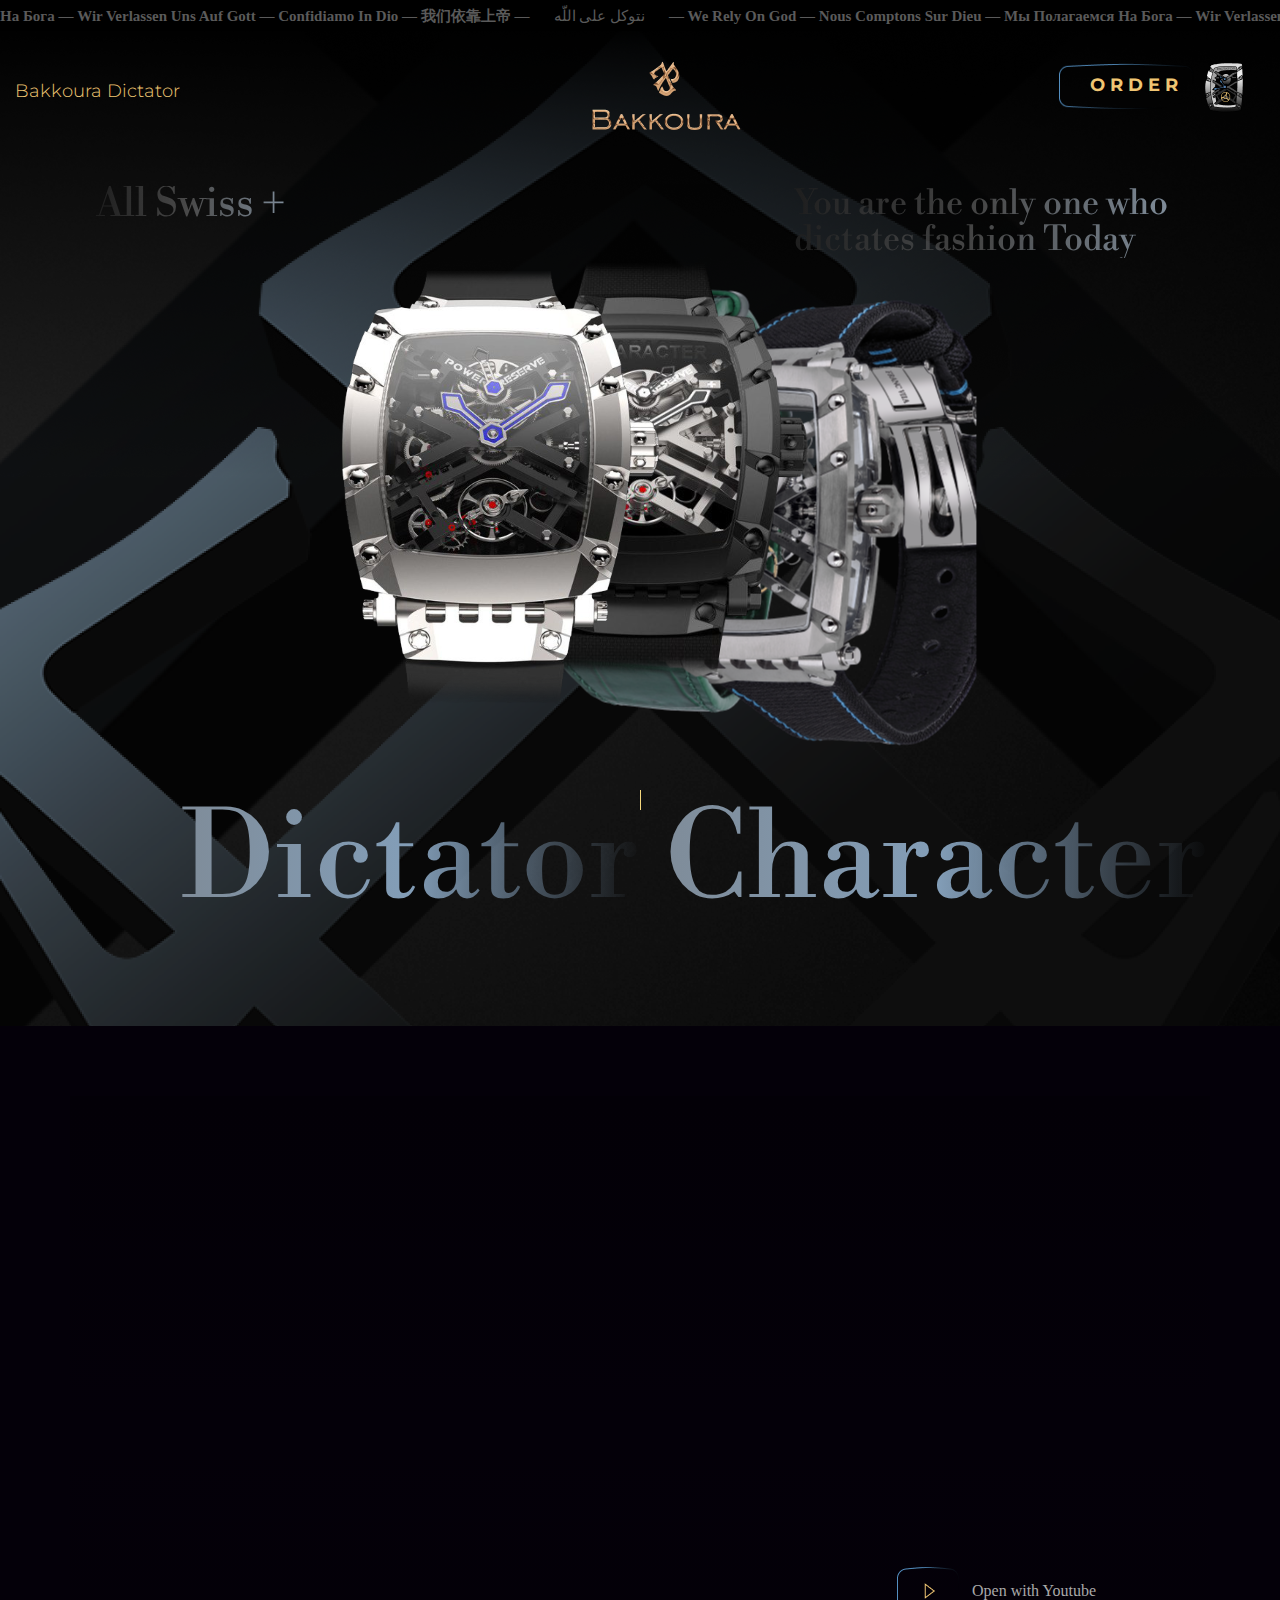
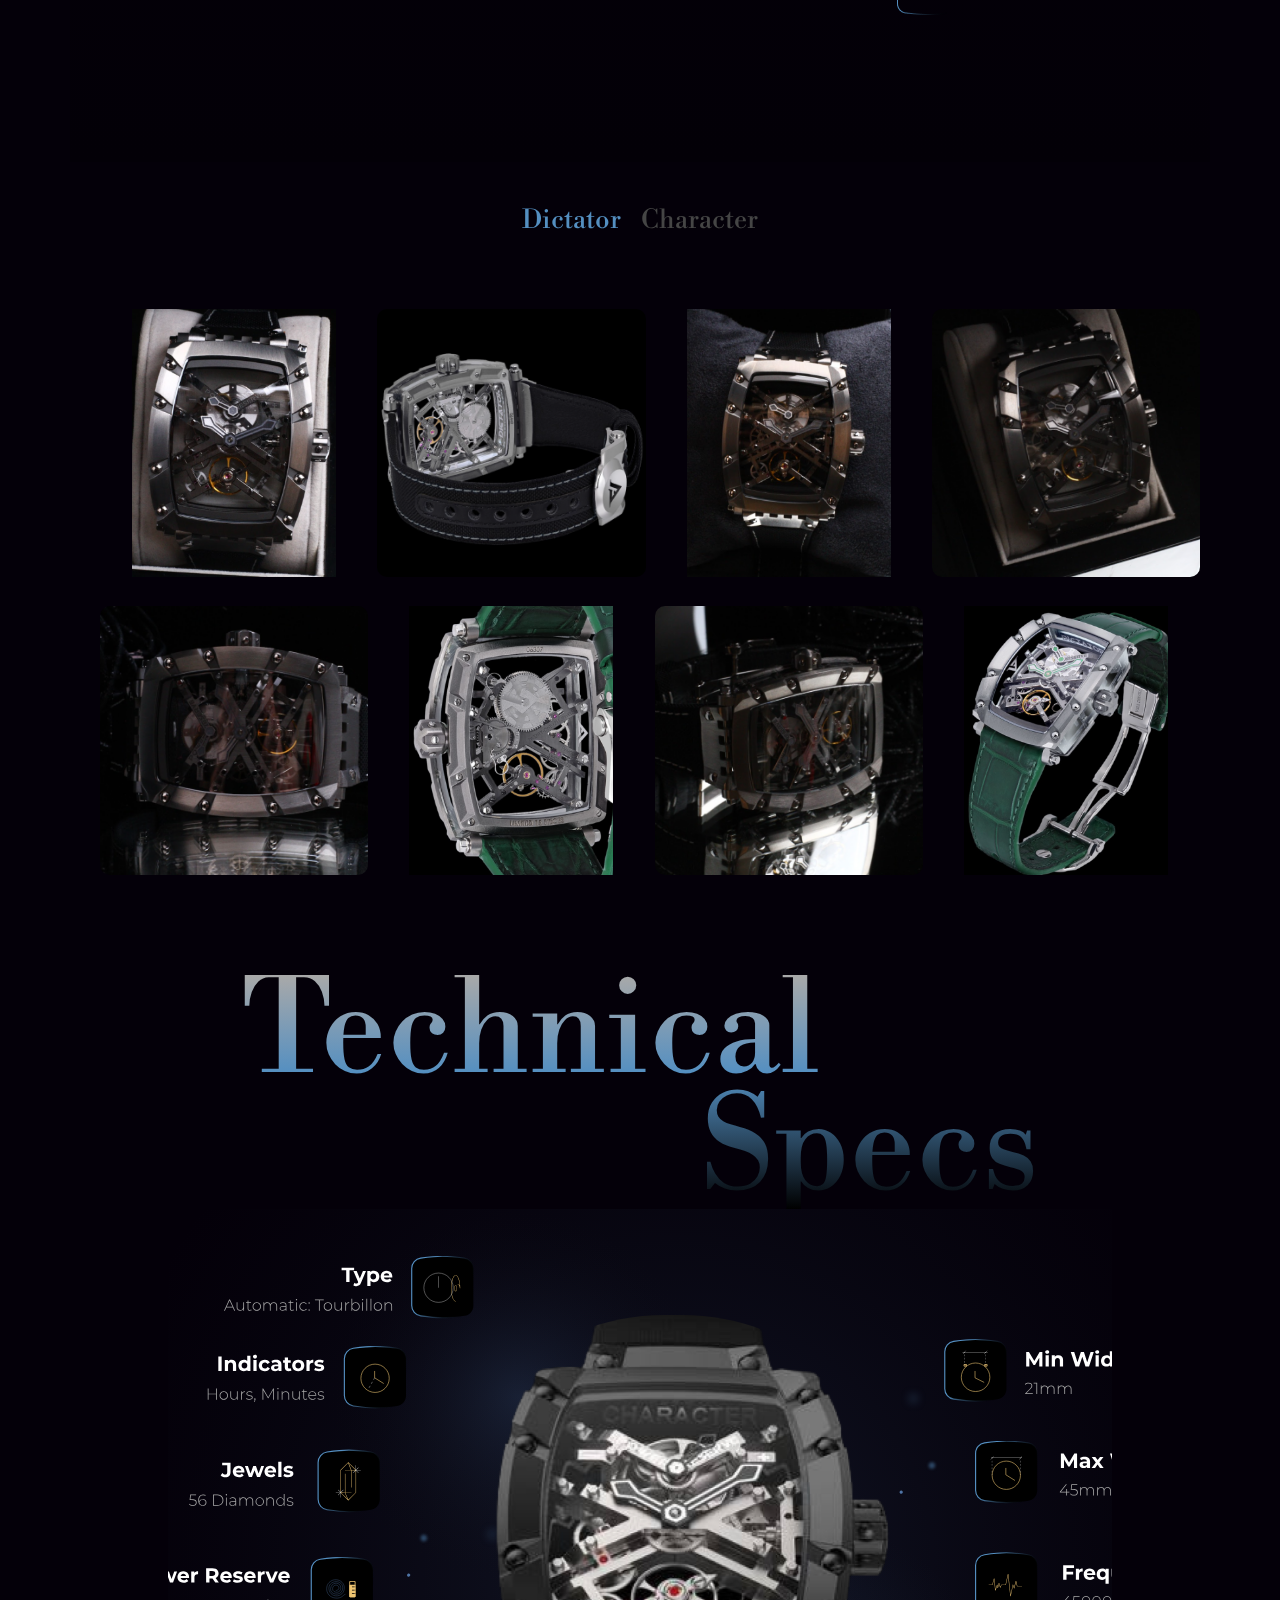
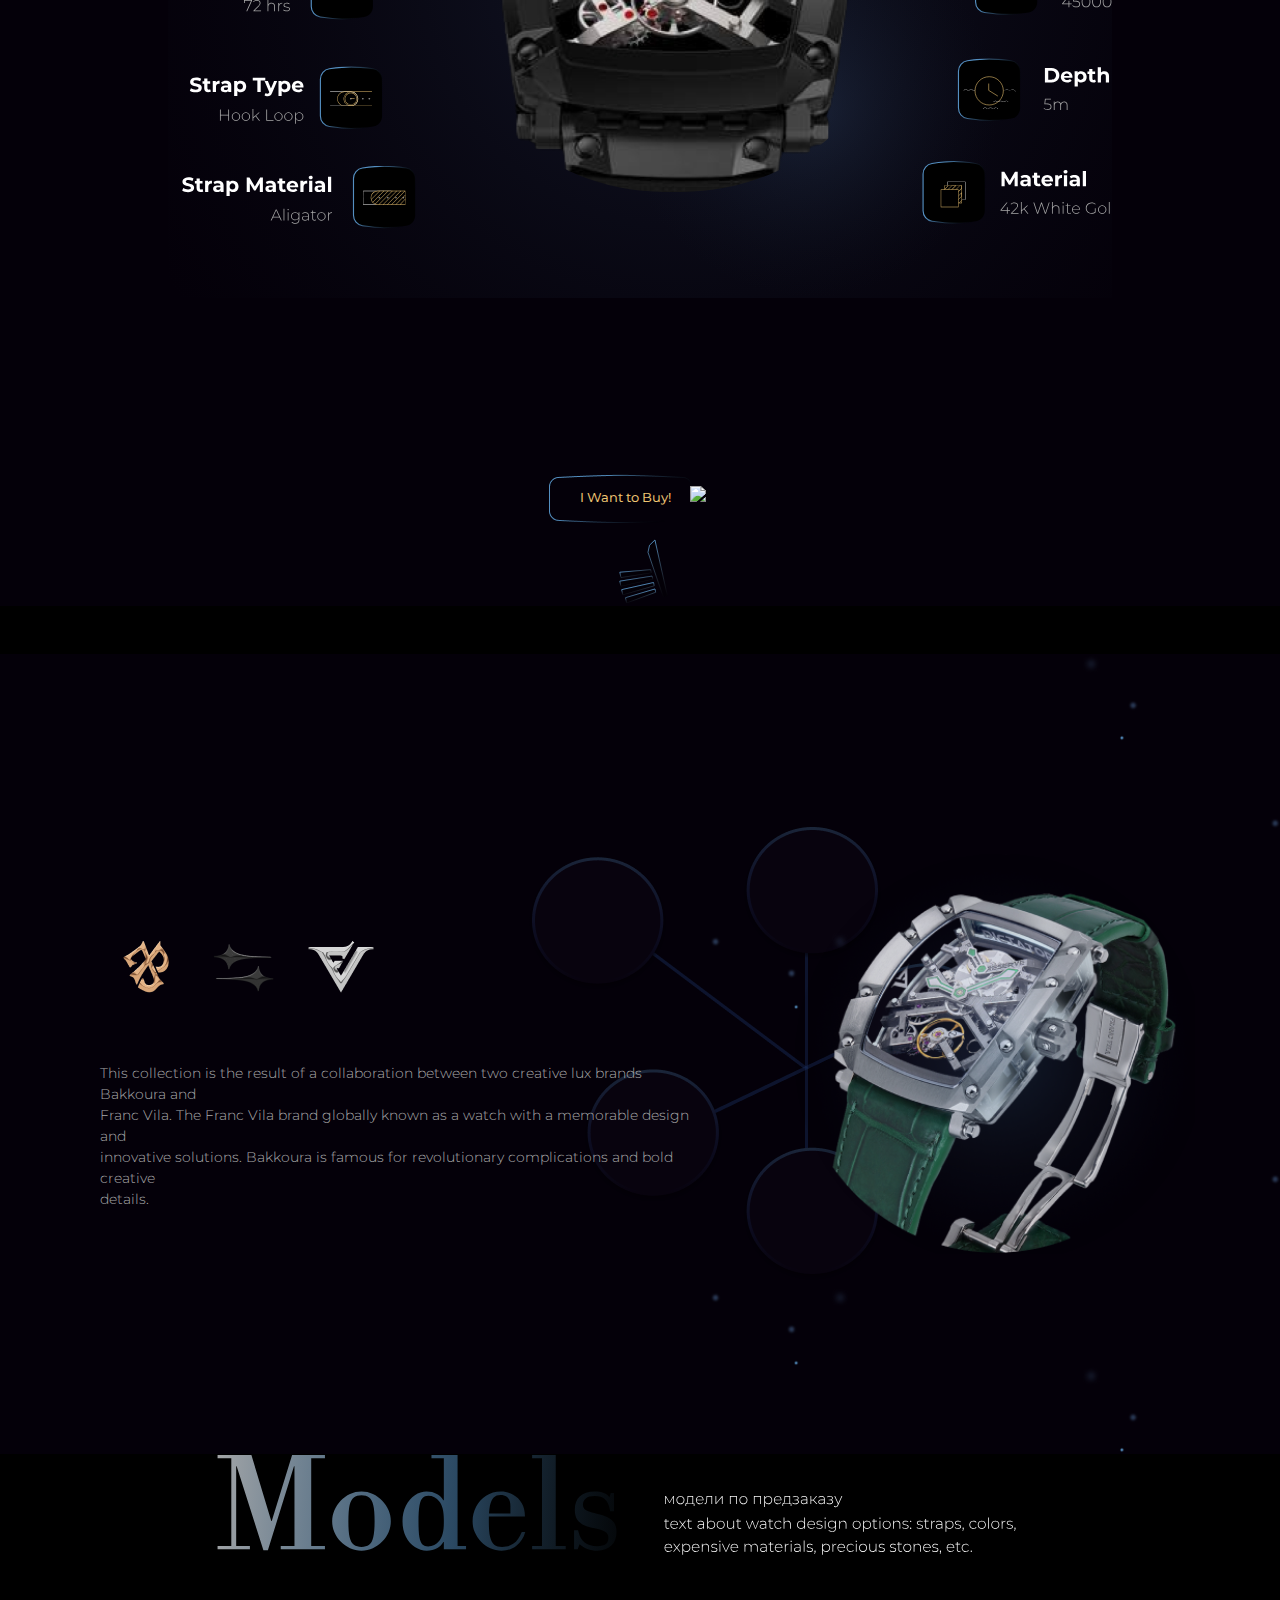
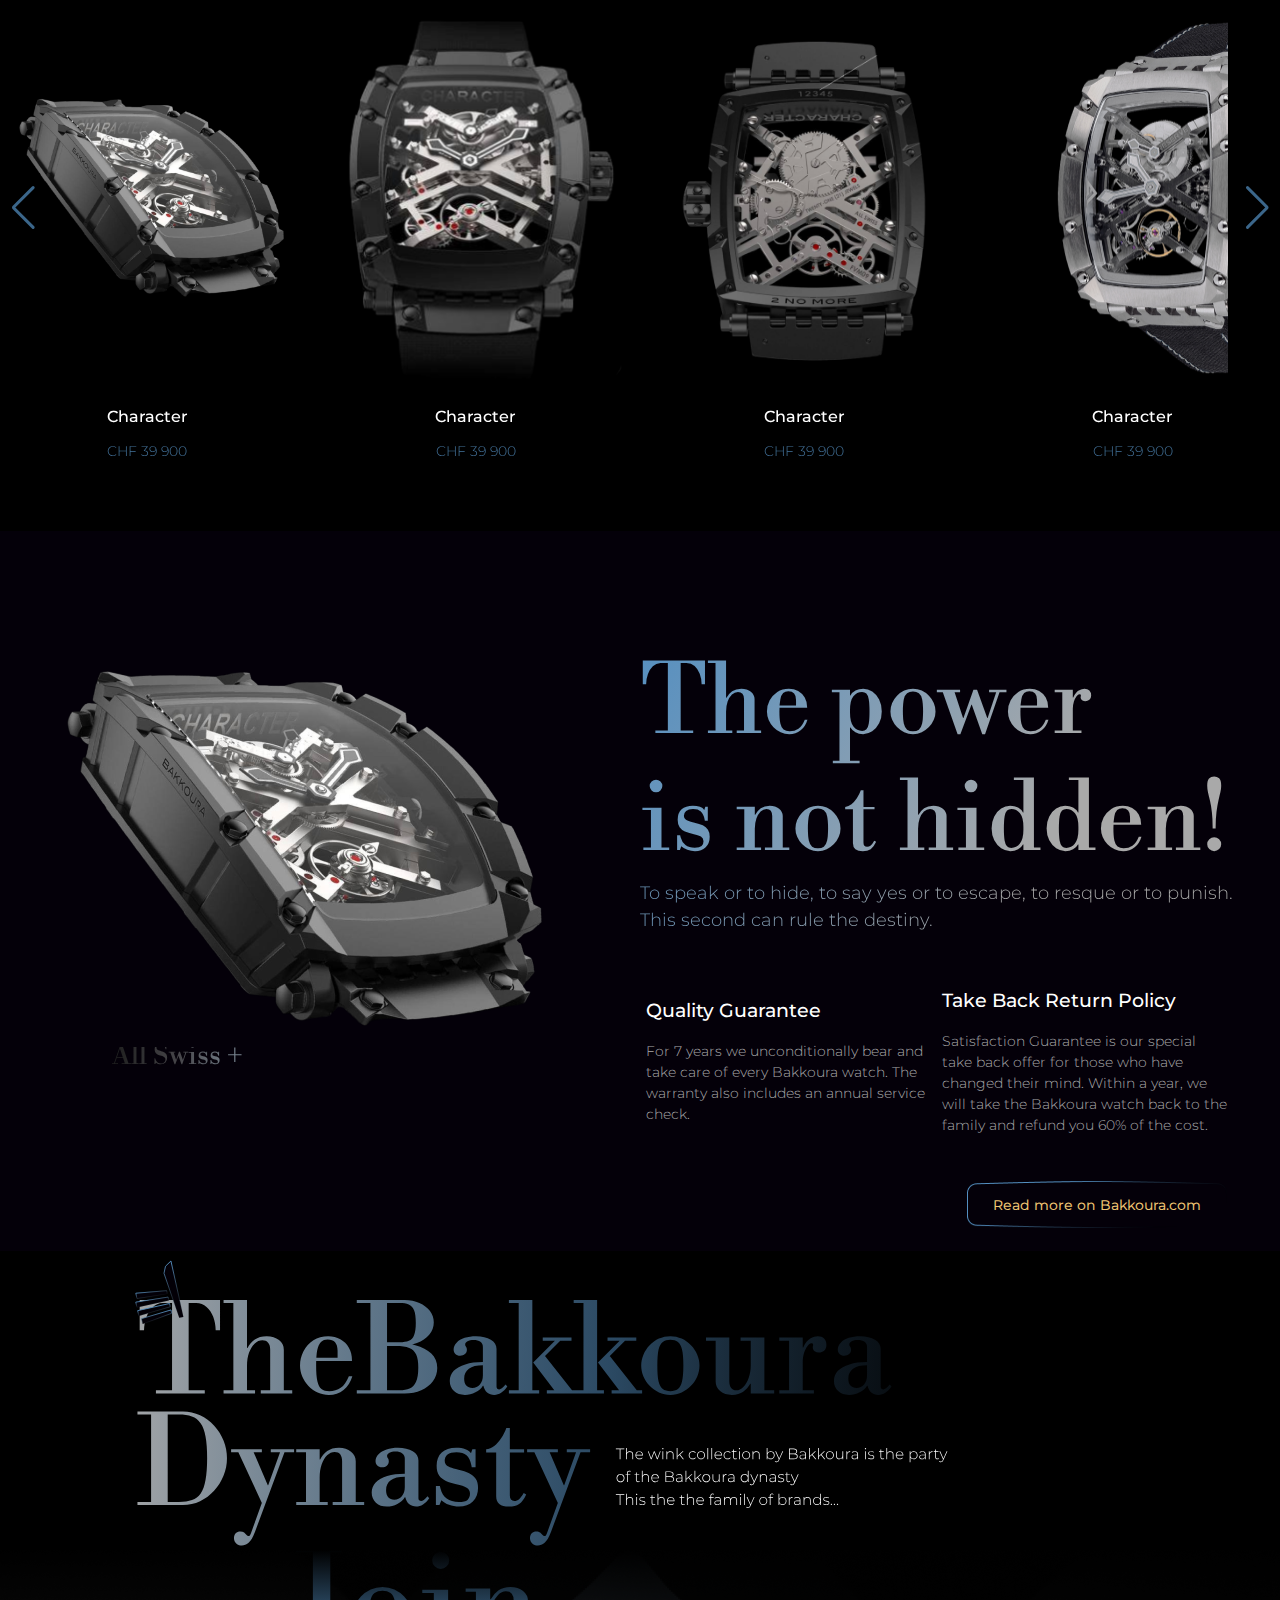
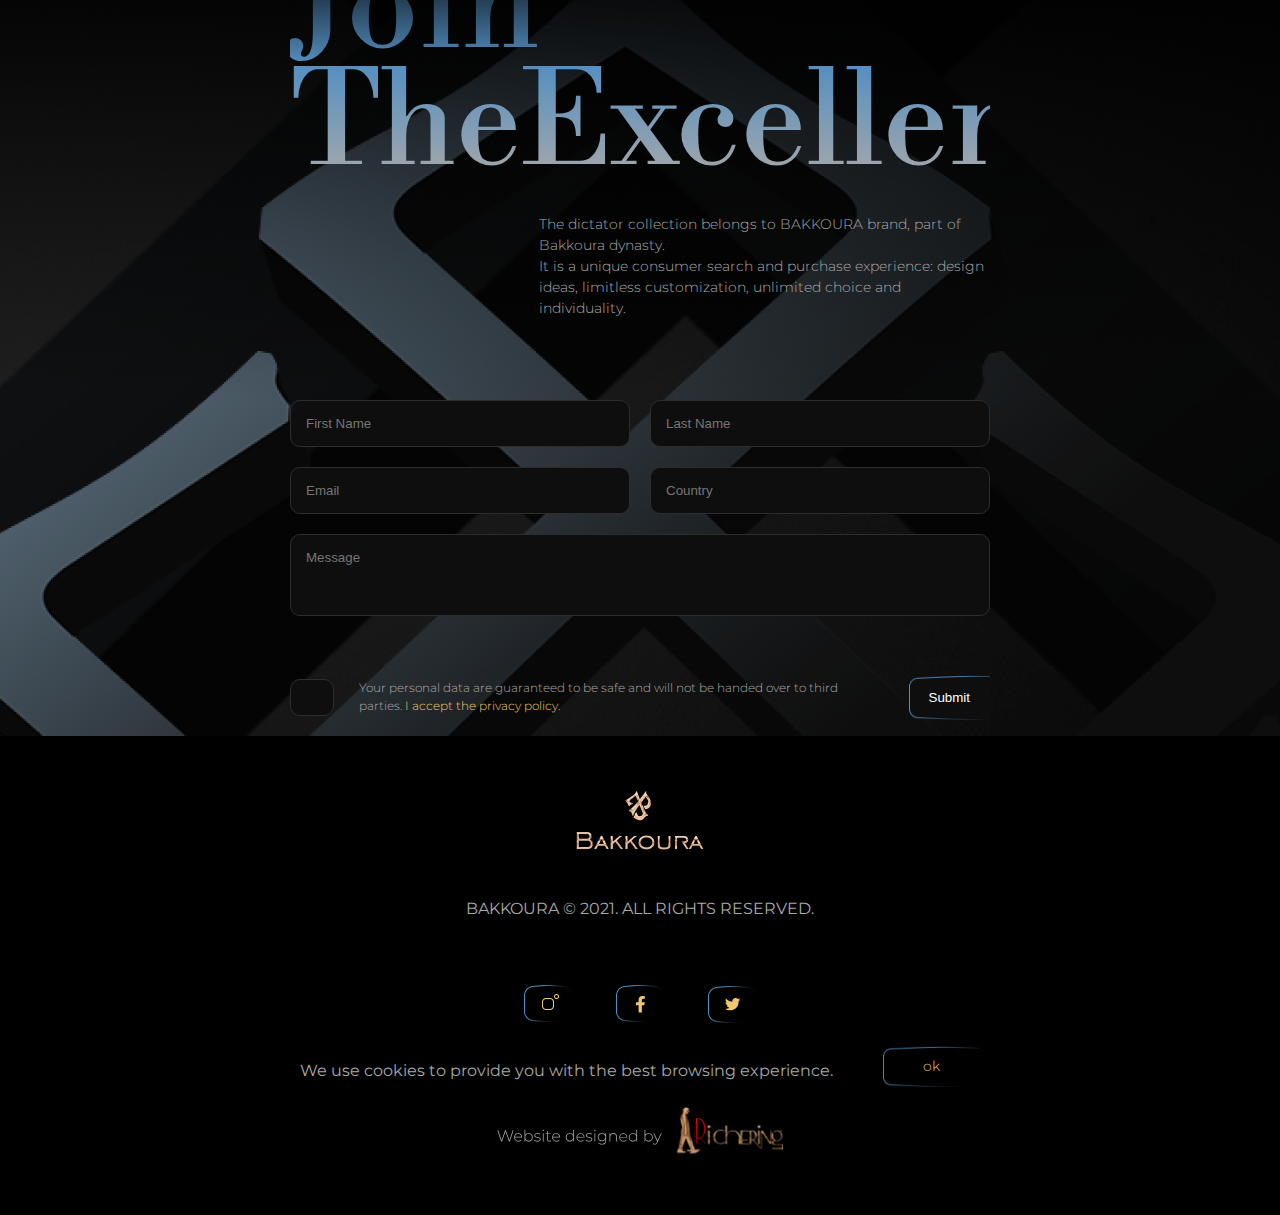
==== index.html @ d0c0dff0 "change video and checkbox" ====
<!DOCTYPE html>

<html lang="en">
  <meta charset="UTF-8">
  <meta http-equiv="Cache-Control" content="no-cache, no-store, must-revalidate">
  <meta http-equiv="Pragma" content="no-cache">
  <meta http-equiv="Expires" content="0">
  <head>
  <meta charset="UTF-8">
  <meta name="viewport" content="width=device-width, initial-scale=1.0">
  <link rel="stylesheet" href="./style.css" />
  <title>Bakkoura Dictator Character</title>
  <link rel="preconnect" href="https://fonts.googleapis.com">
<link rel="preconnect" href="https://fonts.gstatic.com" crossorigin>
<link href="https://fonts.googleapis.com/css2?family=Montserrat&display=swap" rel="stylesheet">
<link href="https://fonts.googleapis.com/css2?family=Montserrat:wght@900&display=swap" rel="stylesheet">
<link href="https://fonts.googleapis.com/css2?family=Libre+Bodoni&display=swap" rel="stylesheet">
<link rel="icon" href="./imgs/favicon.ico" type="image/x-icon">

</head>
  <body>
    <!--  ====================== Navbar ======================  -->
    <div class='wrapper'>
      
      <div class="marquee">
        <div>
          <span class="_1">На Бога — Wir Verlassen Uns Auf Gott — Confidiamo In Dio — 我们依靠上帝 — </span>
          <span class="_2">نتوكل على اللّه</span>
          <span class="_1">— We Rely On God — Nous Comptons Sur Dieu —  Мы Полагаемся На Бога — Wir Verlassen Uns Auf Gott — Confidiamo In Dio — 我们依靠上帝 — 私たちは神に </span>
          <span class="_1">На Бога — Wir Verlassen Uns Auf Gott — Confidiamo In Dio — 我们依靠上帝 — </span>
          <span class="_2">نتوكل على اللّه</span>
          <span class="_1">— We Rely On God — Nous Comptons Sur Dieu —  Мы Полагаемся На Бога — Wir Verlassen Uns Auf Gott — Confidiamo In Dio — 我们依靠上帝 — 私たちは神に </span>          <span class="_1">На Бога — Wir Verlassen Uns Auf Gott — Confidiamo In Dio — 我们依靠上帝 — </span>
          <span class="_2">نتوكل على اللّه</span>
          <span class="_1">— We Rely On God — Nous Comptons Sur Dieu —  Мы Полагаемся На Бога — Wir Verlassen Uns Auf Gott — Confidiamo In Dio — 我们依靠上帝 — 私たちは神に </span>          <span class="_1">На Бога — Wir Verlassen Uns Auf Gott — Confidiamo In Dio — 我们依靠上帝 — </span>
          <span class="_2">نتوكل على اللّه</span>
          <span class="_1">— We Rely On God — Nous Comptons Sur Dieu —  Мы Полагаемся На Бога — Wir Verlassen Uns Auf Gott — Confidiamo In Dio — 我们依靠上帝 — 私たちは神に </span>          <span class="_1">На Бога — Wir Verlassen Uns Auf Gott — Confidiamo In Dio — 我们依靠上帝 — </span>
          <span class="_2">نتوكل على اللّه</span>
          <span class="_1">— We Rely On God — Nous Comptons Sur Dieu —  Мы Полагаемся На Бога — Wir Verlassen Uns Auf Gott — Confidiamo In Dio — 我们依靠上帝 — 私たちは神に </span>  </div>
      </div>
      <header class='primary-header'>
        
        <div class='container'>
          <a href='#' class='home-link'>
            Bakkoura Dictator
          </a>
          <img class="Frame1 desktop" src="imgs/bakkoura-logo.png" />
          <img class="Frame1 mob" src="imgs/bakkoura-logo-mobile.png" />
          <div class='nav-wrapper'>
            <input type='checkbox' id='primary-toggle' aria-controls='primary-navigation' hidden>
            <a class="" href="order.html" >
              <div id="menu">
               <!--  <img src="imgs/eye2x.gif" alt="" class=""> -->
                <img src="imgs/meuEYE-2.gif" alt="" class="">
              </div>
              <div class=" menu-border" style="
              font-size: large;">
                <span class="m_characher">O</span>
                <span class="e_characher" >R</span>
                <span class="m_characher">D</span>
                <span class="u_characher">E</span>
                <span class="m_characher">R</span>
                </div>
              </a>
              <span class='visually-hidden'>Menu</span>
            <nav class='primary-navigation' id='primary-navigation' style="display: none;">
              <ul class='nav-list' aria-label='Primary' role='list'>
                <div class="linkbar">
                  <li class='active'><a id="link" href='#Video_Galery'>Video & Galery</a></li>
                  <li><a id="link" href='https://www.bakkoura.com/about' target="_blank">About Dictator</a></li>
                  <li><a id="link" href='#Technical_Specs'>Technical Specs </a></li>
                  <li><a id="link" href='https://www.badreya.com/collections/the-wink' target="_blank">How Can I Get</a></li>
                  <li><a id="link" href='https://www.badreya.com/collections/the-wink' target="_blank">Where to Buy</a></li>
                </div>
                <li class="nav-social" style="display: flex;">
                  <a id="link" href="https://www.instagram.com/bakkoura_official/?hl=en" target="_blank">
                    <img src="imgs/Group 8129.png" />
                  </a>
                  <a id="link" href="https://www.facebook.com/bakkoura.official/" target="_blank">
                    <img src="imgs/Group 8129 (1).png" />
                  </a>
                  <a id="link" href="https://twitter.com/i/flow/login?redirect_after_login=/Bakkourawatches" target="_blank">
                    <img src="imgs/Group 8129 (2).png" />
                  </a>
                </li>
                <li class="BAKKOURA">BAKKOURA © 2021. ALL RIGHTS RESERVED.</li>
              </ul>
            </nav>
          </div>
        </div>
      </header>
    </div>
    
    <!-- // ====================== Navbar ====================== // -->
    <!--  ====================== section1 ======================  -->
    <section class="section1 disc">
      <div class="Yellow_watch" id="Yellow_watch"></div>
      <div class="black_watch" id="black_watch"> </div>
      <div class="text-all-swits" >All Swiss +</div>
      <div class="text-life-can-be-change">
        <p>You are the only one who</p>
        <p>dictates fashion Today</p>
      </div>
    </section>
    <section>
      <div class="section1 mobile">
        <div class="Yellow_watch_mob" id="Yellow_watch_mob"></div>
        <div class="black_watch_mob" id="black_watch_mob"></div>
        <div class="text-all-swits" >All Swiss +</div>
      </div>
    </section>

    <div class="Brunette-Blonde">
      <div class="Blonde">Dictator</div>
      <div class="Brunette">Character</div>
    </div>
    <div class="hero_line"></div>
    <!-- // ====================== section1 ====================== // -->
    <!--  ====================== section2 ======================  -->    
    <section class="section3" id="Video_Galery">
      <div class="section2-container">
        <!-- <Image class="section2" src="imgs/Rectangle 3193.png" width={1440} height={662} alt="" /> -->  
        <video muted autoplay loop playsinline>
          <source src="imgs/BAKKOURA_CHARACHTER.mp4" type="video/mp4">
        Your browser does not support the video tag.
        </video>
  
        <a href="https://www.youtube.com/watch?v=cg3mdwdBnjE" target="_blank" class="open-with-youtube">
          <img src="imgs/video.png" />Open with Youtube
        </a>
      </div>
    <!-- // ====================== section2 ====================== // -->
<!--  ====================== section3 ======================  -->
<div class="dictator-character-gallery-text-section">
  <div class="dictator-text">Dictator</div>
  <div class="character-text">Character</div>
</div>
      <div class="gallery" onclick="openLightbox(event)">
        <Image src="imgs/gallery/Rectangle 3365.png" alt="" />
        <Image src="imgs/gallery/Rectangle 3366.png" alt="" />
        <Image src="imgs/gallery/Rectangle 3368.png" alt="" />
        <Image src="imgs/gallery/Rectangle 3367.png" alt="" />
        <Image src="imgs/gallery/Rectangle 3369 (2).png" alt="" />
        <Image src="imgs/gallery/Rectangle 3368 (1).png" alt="" />
        <Image src="imgs/gallery/Rectangle 3370.png" alt="" />
        <Image src="imgs/gallery/Rectangle 3369.png" alt="" />
      </div>
      <!-- Lightbox container -->
      <div id="lightbox">
        <!-- Close button -->
        <span id="close-btn" onclick="closeLightbox()">&times;</span>
        <!-- Main lightbox image -->
        <img id="lightbox-img" src="" alt="lightbox image">
        <!-- Previous and Next buttons -->
        <button id="prev-btn" onclick="changeImage(-1)">&lt;</button>
        <button id="next-btn" onclick="changeImage(1)">&gt;</button>
      </div>
      </div>
      </div>
    </section>
    </section>
    <!-- // ====================== section3 ====================== // -->
    <!--  ====================== section4 ======================  -->
    <!-- <section class="section4" id="section4">
      <div class="left_side">
        <h1>
          To hear the
          <br />
          Soul look into
          <br />
          Eyes
        </h1>
        <p>
          Eyes can't lie but can speak, they can gift hope, faith and love.
          <br />
          Eyes are like life in miniature. That's why "The wink" can change life,
          <br />
          the world, the course of history.
        </p>
        <div class="every-wing-is-new-beginning-text-soul-section">
          Every Wing is a New Beginning
                </div>
        <a id="myBtn" href="#section4">Read More</a>
      </div>
      <div class="right_side">
        <div class="text-all-swits-text-soul-section" >All Swiss +</div>
        
        <div class="section4Image"></div>
        <img src="imgs/light.png" />
      </div>
    </section> -->
    <!-- // ====================== section4 ====================== // -->
    <!--  ====================== section5 ======================  -->
    <section class="section5" id="Technical_Specs">
      <h1>Technical
        <br />
        <span class="space">&nbsp;&nbsp;&nbsp;&nbsp;&nbsp;&nbsp;&nbsp;&nbsp;&nbsp;&nbsp;&nbsp;&nbsp;&nbsp;&nbsp;&nbsp;&nbsp;&nbsp;</span>Specs
      </h1>
      <img class="img5" src="imgs/technical_spaces_desktop.svg" style="max-width: 59rem;"/>
      <img class="img5-mobile" src="imgs/technical_spaces_mobile.svg" style="width: 150%;"/>
      <img class="img5-mobile" src="imgs/tech.svg" style="margin-top: -200px;"/>
      <a href="https://www.bakkoura.com/watch/la-blonde" target="_blank" class="e-car" style="margin-top: 1rem;">I Want to Buy! 
        <img style="width: 45%;   margin-top: -100px;
        padding-top: 4rem;
        padding-left: 1rem;" src="./imgs/Frame 231 3.svg"/></a>
      <img style="width: fit-content;margin-top: 1rem;" src="imgs/hand-icon.svg"/>

    </section>
    <!-- // ====================== section5 ====================== // -->
     <!--  ====================== section5.5 ======================  -->
     <section class="section5-5" id="section5-5" style="max-height: 50rem;margin-top: 3rem;">
      
       <div class="left_side" style="margin-top: 1.5rem;">
        <div class="section5-5-logos" >
          <img src="./imgs/bakkoura-section5-5.png">
          <img src="./imgs/section5-5 iron.png">
          <img src="./imgs/section5-5 francvilla.png">
        </div>
        <p >
          This collection is the result of a collaboration between two creative lux brands Bakkoura and
          <br />
          Franc Vila. The Franc Vila brand globally known as a watch with a memorable design and 
          <br />
          innovative solutions. Bakkoura is famous for revolutionary complications and bold creative 
        </br>
        details.
        </p>
        <!-- <div class="every-wing-is-new-beginning-text-soul-section">
          Every Wing is a New Beginning
                </div>
        <a id="myBtn" href="#section4">Read More</a> -->
      </div>
      <div class="right_side">
        <!-- <div class="text-all-swits-text-soul-section" >All Swiss +</div> -->
        
        <div class="section5-5Image"></div>
        <!-- <img src="imgs/light.png"/> -->
      </div>
    </section>
    <!-- // ====================== section5-5 ====================== // -->
    <section style="
    min-height: 25rem;text-align: center;
">

<object class="title-logos-section" data="./imgs/Models-desktop.svg"></object>
<object class="title-logos-section-mobile" style="padding: 1rem;" data="./imgs/Models-mobile.png"></object>

    <div class="swiper-wrap">
      <!--swipe-->
      <div class="swiper-container">
        <div class="swiper-wrapper">
          <div class="swiper-slide" style="display: flex; justify-content: center; flex-direction: column; align-items: center;">
            <img style="width: 292px; height: 420px;object-fit:contain;" src="./imgs/watches/watch_1.png" />
            <div style="width: 100%; margin-bottom: 1rem; text-align: center; color: white; font-size: 16px; font-family: Montserrat; font-weight: 500; word-wrap: break-word">Character</div>
            <div style="width: 100%; height: 100%; opacity: 0.80; text-align: center; color: #548FC1; font-size: 14px; font-family: Montserrat; font-weight: 300; line-height: 18.20px; word-wrap: break-word">CHF 39 900</div>
          </div>
          <div class="swiper-slide" style="display: flex; justify-content: center; flex-direction: column; align-items: center;">
            <img style="width: 292px; height: 420px;object-fit:contain;" src="./imgs/watches/watch_2.png" />
            <div style="width: 100%; margin-bottom: 1rem; text-align: center; color: white; font-size: 16px; font-family: Montserrat; font-weight: 500; word-wrap: break-word">Character</div>
            <div style="width: 100%; height: 100%; opacity: 0.80; text-align: center; color: #548FC1; font-size: 14px; font-family: Montserrat; font-weight: 300; line-height: 18.20px; word-wrap: break-word">CHF 39 900</div>
          </div>         
          <div class="swiper-slide" style="display: flex; justify-content: center; flex-direction: column; align-items: center;">
            <img style="width: 292px; height: 420px;object-fit:contain;" src="./imgs/watches/watch_3.png" />
            <div style="width: 100%; margin-bottom: 1rem; text-align: center; color: white; font-size: 16px; font-family: Montserrat; font-weight: 500; word-wrap: break-word">Character</div>
            <div style="width: 100%; height: 100%; opacity: 0.80; text-align: center; color: #548FC1; font-size: 14px; font-family: Montserrat; font-weight: 300; line-height: 18.20px; word-wrap: break-word">CHF 39 900</div>
          </div>          
          <div class="swiper-slide" style="display: flex; justify-content: center; flex-direction: column; align-items: center;">
            <img style="width: 292px; height: 420px;object-fit:contain;" src="./imgs/watches/watch_4.png" />
            <div style="width: 100%; margin-bottom: 1rem; text-align: center; color: white; font-size: 16px; font-family: Montserrat; font-weight: 500; word-wrap: break-word">Character</div>
            <div style="width: 100%; height: 100%; opacity: 0.80; text-align: center; color: #548FC1; font-size: 14px; font-family: Montserrat; font-weight: 300; line-height: 18.20px; word-wrap: break-word">CHF 39 900</div>
          </div>
          <div class="swiper-slide" style="display: flex; justify-content: center; flex-direction: column; align-items: center;">
            <img style="width: 292px; height: 420px;object-fit:contain;" src="./imgs/watches/watch_1.png" />
            <div style="width: 100%; margin-bottom: 1rem; text-align: center; color: white; font-size: 16px; font-family: Montserrat; font-weight: 500; word-wrap: break-word">Character</div>
            <div style="width: 100%; height: 100%; opacity: 0.80; text-align: center; color: #548FC1; font-size: 14px; font-family: Montserrat; font-weight: 300; line-height: 18.20px; word-wrap: break-word">CHF 39 900</div>
          </div>
          <div class="swiper-slide" style="display: flex; justify-content: center; flex-direction: column; align-items: center;">
            <img style="width: 292px; height: 420px;object-fit:contain;" src="./imgs/watches/watch_2.png" />
            <div style="width: 100%; margin-bottom: 1rem; text-align: center; color: white; font-size: 16px; font-family: Montserrat; font-weight: 500; word-wrap: break-word">Character</div>
            <div style="width: 100%; height: 100%; opacity: 0.80; text-align: center; color: #548FC1; font-size: 14px; font-family: Montserrat; font-weight: 300; line-height: 18.20px; word-wrap: break-word">CHF 39 900</div>
          </div>         
          <div class="swiper-slide" style="display: flex; justify-content: center; flex-direction: column; align-items: center;">
            <img style="width: 292px; height: 420px;object-fit:contain;" src="./imgs/watches/watch_3.png" />
            <div style="width: 100%; margin-bottom: 1rem; text-align: center; color: white; font-size: 16px; font-family: Montserrat; font-weight: 500; word-wrap: break-word">Character</div>
            <div style="width: 100%; height: 100%; opacity: 0.80; text-align: center; color: #548FC1; font-size: 14px; font-family: Montserrat; font-weight: 300; line-height: 18.20px; word-wrap: break-word">CHF 39 900</div>
          </div>          
          <div class="swiper-slide" style="display: flex; justify-content: center; flex-direction: column; align-items: center;">
            <img style="width: 292px; height: 420px;object-fit:contain;" src="./imgs/watches/watch_4.png" />
            <div style="width: 100%; margin-bottom: 1rem; text-align: center; color: white; font-size: 16px; font-family: Montserrat; font-weight: 500; word-wrap: break-word">Character</div>
            <div style="width: 100%; height: 100%; opacity: 0.80; text-align: center; color: #548FC1; font-size: 14px; font-family: Montserrat; font-weight: 300; line-height: 18.20px; word-wrap: break-word">CHF 39 900</div>
          </div>
        </div>
      </div>
      <div class="swiper-button-prev"></div>
      <div class="swiper-button-next"></div>
    </div>
  </section>
    <!--  ====================== section6 ======================  -->
    <img class="hand-under-eye"  src="imgs/hand-icon.svg"/>
    <section class="section6"  style="min-height: 45rem;">
      <div class="left_side left_side1">
        <img src="imgs/power-left-img.png" />
        <div class="text-all-swits-up-on-the-wink-section" >All Swiss +</div>
        <div class="eye">
          <!-- <img src="imgs/about eye.gif" alt="" class=""> -->
        </div>
      </div>
      <div class="right_side">
        <div class="top">
          <h1>The power
            <br />
            is not hidden!
           </h1>
          <p style="font-weight: 300 !important;">
            To speak or to hide, to say yes or to escape,  to resque or to punish.
            <br />
            This second can rule the destiny.          </p>
        </div>
        <div class="botom">
          <div class="left_side">
            <h2>Quality Guarantee</h2>
            <p>
              For 7 years we unconditionally bear and take care of every Bakkoura watch. The warranty also includes an
              annual service check.
            </p>
          </div>
          <div class="right_side">
            <h2>Take Back Return Policy</h2>
            <p>
              Satisfaction Guarantee is our special take back offer for those who have changed their mind. Within a
              year, we will take the Bakkoura watch back to the family and refund you 60% of the cost.
            </p>
            <a href="https://www.bakkoura.com/watch/la-brunette" target="_blank">Read more on Bakkoura.com</a>
          </div>
        </div>
      </div>
    </section>

    <!-- // ====================== section6 ====================== // -->

    <section class="section8" id="logos_section" style="text-align: center; margin-top: 3rem;">

    <object class="title-logos-section" data="./imgs/title-logos-section.svg"></object>
    <object class="title-logos-section-mobile" style="padding: 1rem;" data="./imgs/title-logos-section-mobile.svg"></object>

    <object class="all_logos" data="./imgs/all_logos.svg"></object>

    <object class="all_logos_mobile" data="./imgs/all_logos_mobile.svg"></object>

    </section>
    <!--  ====================== section7 ======================  -->
    <section class="section7 ">
      <h1>
        Join
        <br />
        TheExcellence
      </h1>
      <p>
        The dictator collection belongs to BAKKOURA brand, part of Bakkoura dynasty.
        <br />
        It is a unique consumer search and purchase experience: design ideas, limitless customization, unlimited choice
        and individuality.
      </p>
      <form action="Success.html" method="POST">
        <div class="inputs">
          <input type="text" id="First Name" placeholder="First Name" required/>
          <input type="text" id="First-Name" placeholder="Last Name" required/>
          <input type="Email" id="Email" placeholder="Email" required/>
          <input type="text" id="Country" placeholder="Country" required/>
        </div>
        <input class="Message" type="text" id="Message" placeholder="Message" required/>
        <div class="last">
          <input type="checkbox" class="checked"   style="width: 48px;height:37px;border-radius: 25%;" />
          <p>
            Your personal data are guaranteed to be safe and will not be handed over to third parties.
            <span>I accept the privacy policy.</span>
          </p>
          <input  class="submit" type="submit" value="Submit" style="border-radius: 1px !important;">
        </div>
      </form>
    </section>
    <!-- // ====================== section7 ====================== // -->

    <!--  ====================== Footer ======================  -->
    <footer>
      <img class="logo" src="imgs/Vector 1.png" />
      <div class="container">
        <div class="copyright">
          <!-- <img src="imgs/Group 392.png" /> -->
          <p>BAKKOURA © 2021. ALL RIGHTS RESERVED.</p>
        </div>
        <!-- <div class="links">
          <a href="https://www.bakkoura.com/collections" target="_blank">Collections</a>
          <a href="#">About Bakkoura</a>
          <a href="https://www.bakkoura.com/no-line-concept" target="_blank">The Story</a>
          <a href="https://www.bakkoura.com/invest-in-your-ideas" target="_blank">Invest in your ideas</a>
          <a href="order.html" target="_blank">WHERE TO BUY</a>
        </div> -->
        <div class="sosyal">
          <a  class="instagram" href="https://www.instagram.com/bakkoura_official/?hl=en" target="_blank">
            <img src="imgs/instagram-icon.png" />
          </a>
          <a href="https://www.facebook.com/bakkoura.official/" target="_blank" class="facebook">
            <img src="imgs/facebook-icon.png" />
          </a>
          <a href="https://twitter.com/i/flow/login?redirect_after_login=/Bakkourawatches" target="_blank" class="twitter">
            <img src="imgs/twitter-icon.png" />
          </a>
        </div>


      <div class="cookies"id="cookies">
        We use cookies to provide you with the best browsing experience.
        <a class="#" onclick="cookies()"  style="  background-size: cover !important;">
          ok
        </a>
      </div>
    </div>
      <object class="footer-img" data="./imgs/footer.svg"></object>

    </footer>
                <!-- new sticky section -->
                <section  style="float: right;margin-right: 3px; position: sticky;bottom: 0;text-align: -webkit-center;z-index: 1111111111;">
                  <div class="cookies"id="cookies">
                    <!-- Click Here To Order -->
                 <a  id="consultantBtn"><img  style="width: 4rem;" src="imgs/Eye_FV.gif" alt="" class=""></a>

                  </div>
                </section>
                  <!-- end of sticky section -->

                  <!-- The Modal -->
                  <div id="myModal" class="modal">

                    <!-- Modal content -->
                    <div class="modal-content">
                      <span class="close">&times;</span>
                      <section class="popupPage">
                        <div class="container">
                            <a href="index.html">
                                <div >
                                    <!-- <img style="width: 4rem;" src="imgs/eye2x.gif" alt="" class=""> -->
                                </div>
                            </a>
                            <h1>
                                To hear the Soul look
                                <br />
                                into Eyes
                            </h1>
                            <p>
                                Eyes can't lie but can speak, they can gift hope, faith and love.
                                <br />
                                Eyes are like life in miniature. That's why "The Dictator" can change life, the world, the course of
                                history.
                                <br />
                                <br />
                                This extraordinary luxury timepiece by Bakkoura is much more than just an accessory; it is a symbol of
                                power and sophistication. Precious and with impeccable details, this timepiece captures the essence of
                                luxury and precision.
                                Like Tomiris, the warrior queen of antiquity, this watch embodies determination and strength in a world
                                of uncompromising elegance. Its beauty and craftsmanship are not only a tribute to ancient Persia, but
                                also a celebration of all the strong women who have left their mark on history.
                                <br />
                                <br />
                                By wearing this watch, you carry with you the story of all the extraordinary women who fought for their
                                destiny. Grasp the power and grace, and let your pulse tell your story. This extraordinary luxury
                                timepiece by Bakkoura is much more than just an accessory; it is a symbol of power and sophistication.
                                Precious and with impeccable details, this timepiece captures the essence of luxury and precision.
                                <br />
                                Like Tomiris, the warrior queen of antiquity, this watch embodies determination and strength in a world
                                of uncompromising
                            </p>
                        </div>
                    </section>
                    </div>
                    </div>



                    <!-- Modal Consultant -->
                          <!-- The Modal -->
                  <div id="ConsultantModal" class="modal consModal">

                    <!-- Modal content -->
                    <div class="modal-content">
                      <span class="closeConsultant">&times;</span>
                      <section class="popupPage">
                        <div class="container">
                         <div class="consultant-wrapper">
                          <h1 class="consultant-model-title">Consultant</h1>
                          <p class="consultant-model-desc">Take a moment to fill out the following fields </br>
                             and we will contact you back as soon as possible</p>
                         </div>
                           <form class="consultant-form" method="post" action="">
                                <p style="margin-bottom: 10px;color: #4F74A5; font-size: 14px; font-family: Montserrat; font-weight: 400; line-height: 21px; word-wrap: break-word">First Name*</p>
                                <input class="min-width-for-inputs" type="text" id="First Name" placeholder="First Name"  required />
                                <p style="margin-bottom: 10px; color: #4F74A5; font-size: 14px; font-family: Montserrat; font-weight: 400; line-height: 21px; word-wrap: break-word">Email*</p>
                                <input class="min-width-for-inputs" type="email" id="First-Name" placeholder="Email"   required/>
                                <div class="check-section">
                                  <!-- <input  type="radio" class="radio radio-order" checked="" style="border-radius: 35px !important;"> -->
                                  <input type="checkbox" class="checked"   style="width: 48px;height:37px;border-radius: 25%;margin-right: 1rem;" />
                                  <p style="margin-top: 0% !important;">
                                    Your personal data are guaranteed to be safe and will not be handed over to third parties.
                                    <span>I accept the privacy policy.</span>
                                  </p>
                              </div>
                              <input  class="submit" type="submit" value="Submit" style="margin-top: 1rem;border-radius: 5px;">
                           </form>
                        </div>
                    </section>
                    </div>
                    </div>


                    <!-- End Of Consultant  -->
    <!-- // ====================== Footer ====================== // -->
    <script src="./main.js"></script>
    <script src="https://code.jquery.com/jquery-3.6.0.min.js" integrity="sha256-/xUj+3OJU5yExlq6GSYGSHk7tPXikynS7ogEvDej/m4=" crossorigin="anonymous"></script>
    <link rel="stylesheet" href="https://unpkg.com/swiper/swiper-bundle.min.css" />
    <script src="https://unpkg.com/swiper/swiper-bundle.min.js"></script>



<script>
  // Get the modal
  // var modal = document.getElementById("myModal");
  // var btn = document.getElementById("myBtn");
  // var span = document.getElementsByClassName("close")[0];
  // span.onclick = function() {
  //   modal.style.display = "none";
  // }
  // window.onclick = function(event) {
  //   if (event.target == modal) {
  //     modal.style.display = "none";
  //   }
  // }

  var consultant_modal = document.getElementById("ConsultantModal");
  var span = document.getElementsByClassName("closeConsultant")[0];
  var consultant_btn = document.getElementById("consultantBtn");
  consultant_btn.onclick = function() {
    consultant_modal.style.display = "block";
  }
  span.onclick = function() {
    consultant_modal.style.display = "none";
  }
  window.onclick = function(event) {
    if (event.target == consultant_modal) {
      consultant_modal.style.display = "none";
    }
  }
  //for multiple slides
$(".swiper-wrap").each(function (index, element) {
  var $this = $(this);
  var container = $this.find(".swiper-container")[0];
  var swiper = new Swiper(container, {
    slidesPerView: 4,
    spaceBetween: 34,
    slidesPerGroup: 1,
    loop: true,
    speed: 400,
    observer: true,
    observeParents: true,
    pagination: {
      el: $this.find(".swiper-pagination")[0],
      clickable: true
    },
    navigation: {
      nextEl: $this.find(".swiper-button-next")[0],
      prevEl: $this.find(".swiper-button-prev")[0]
    }
  });
});

var wrap = document.getElementsByClassName("swiper-wrap");
for (var i = 0; i < wrap.length; i++) {
  var container = document.getElementsByClassName("swiper-wrap")[i],
    slidesall = container.getElementsByClassName("swiper-slide").length,
    slidesdup = container.getElementsByClassName("swiper-slide-duplicate")
      .length,
    slides = slidesall - slidesdup;
  if (slides <= 3) {
    var button = container.querySelectorAll(
      ".swiper-wrapper, .swiper-button-next, .swiper-button-prev, .swiper-pagination"
    );
    $(button).addClass("disabled");
  }
}


  </script>

  </body>
</html>
---- style.css ----
/* Created By Mohamed Gamal - mohamed--gamal.vercel.app */
*,
*::before,
*::after {
  margin: 0;
  padding: 0;
  box-sizing: border-box;
}
html {
  scroll-behavior: smooth;
}
a{
  text-decoration: none;
  color: #F0C673;
  border-radius: 5px;
  transition: .5s;
}
a:hover{
  color: rgb(99, 121, 140);
}
.section2-container a {
  color: #A9A9A9 !important;
}

body{
  background-color: #000;
}
body::-webkit-scrollbar-thumb {
  border-radius: 100vw;
    background: linear-gradient(180deg,#548FC1 100%,#548FC1 30%, #000000 25%);
}
body::-webkit-scrollbar {
  width: 0.6em;
}
/*  ===================== NavBar =====================  */
.visually-hidden {
  position: absolute;
  width: 1px;
  height: 1px;
  padding: 0;
  margin: -1px;
  overflow: hidden;
  clip: rect(0, 0, 0, 0);
  white-space: nowrap;
  border: 0;
}
 .wrapper {
	 width: 100%;
	 /* max-width: 1600px; */
	 margin: auto;
   margin-bottom: -140px;
}
/* --- primary header --- */
 .primary-header {
	 display: flex;
	 min-height: 120px;
	 padding: 1rem 2rem;
}
 .primary-header .container {
	 position: relative;
	 display: flex;
	 width: 100%;
	 align-items: center;
	 justify-content: space-between;
	 padding: 0;
}
 .primary-header .home-link {
	 height: 36px;
  font-family: Montserrat;
  font-size: 18px;
  font-weight: 300;
  line-height: 10px;
  letter-spacing: 0em;
  text-align: left;
  animation: 5s home-link infinite;
  padding: 5px;
  margin-left: -22px;
}
/* menu */
@keyframes home-link {
  0%   {
    -webkit-text-fill-color: transparent;
    background: linear-gradient(90deg, #bfb0ce 40%, rgba(186, 186, 186, 1) 110.64%);
    -webkit-background-clip: text;
  }
  25%  {
 -webkit-text-fill-color: transparent;
    background: linear-gradient(70deg, #bfb0ce 80% rgba(186, 186, 186, 1) 110.64%);
    -webkit-background-clip: text;
  }
  50%  {
 -webkit-text-fill-color: transparent;
    background: linear-gradient(40deg, #bfb0ce 120%,  rgba(186, 186, 186, 1) 150.64%);
    -webkit-background-clip: text;
  }
  75%  {
 -webkit-text-fill-color: transparent;
    background: linear-gradient(20deg, #bfb0ce94 80%,  rgba(186, 186, 186, 1) 150.64%);
    -webkit-background-clip: text;
  }
  100% {
     -webkit-text-fill-color: transparent;
    background: linear-gradient(0deg, #bfb0ce94 40%,  rgba(186, 186, 186, 1) 190.64%);
    -webkit-background-clip: text;
  }
}
 .primary-header .home-link img {
	 height: 100%;
}
.primary-header .primary-navigation .nav-list {
  display: flex;
  justify-content: center;
  flex-wrap: wrap;
  column-gap: 2rem;
  justify-content: right;
}
.primary-header .primary-navigation .nav-list a {
  display: flex;
  width: 100%;
  align-items: center;
  font-weight: 700;
  font-family: Montserrat;
  font-size: 20px;
  font-weight: 400;
  line-height: 24px;
  letter-spacing: 0em;
  text-align: center;
  color: rgba(255, 255, 255, 1);
}
/* --- primary header END --- */
/* --- Burger Toggle --- */
.primary-toggle {
  display: none;
  flex-direction: column;
  justify-content: center;
  align-items: center;
  width: 30px;
  height: 30px;
  cursor: pointer;
  border: 0;
  cursor: pointer;
}
.primary-toggle .line, .primary-toggle .line:before, .primary-toggle .line:after {
  content: '';
  display: block;
  position: absolute;
  background-color: var(--secondary-color);
  height: 3px;
  width: 30px;
  transition: transform 100ms ease-in-out;
}
.primary-toggle .line:before {
  margin-top: -8px;
}
.primary-toggle .line:after {
  margin-top: 8px;
}
#primary-toggle:checked + .primary-toggle .line:before {
  margin-top: 0px;
  transform: rotate(45deg);
}
#primary-toggle:checked + .primary-toggle .line {
  background-color: transparent;
}
#primary-toggle:checked + .primary-toggle .line:after {
  margin-top: 0px;
  transform: rotate(-45deg);
}
/* --- Burger Toggle END --- */
/* ---  Menu --- */
.primary-header .primary-toggle {
  display: flex;
}
.primary-header .primary-navigation {
  position: absolute;
  display: grid;
  grid-template-rows: 0fr;
  width: 100%;
  top: calc(1rem + 100%);
  left: -35px;
  padding: 0;
  z-index: 999;
  background-color: var(--header-background-color);
  filter: brightness(105%);
  box-shadow: 0 2px 5px #000;
  background-color: #000;
  opacity: .9;
}
.primary-header .primary-navigation .nav-list {
  display: block;
  overflow: hidden;
}
.primary-header .primary-navigation .nav-list li {
  padding: 0 2rem;
}
.primary-header .primary-navigation .nav-list li:last-child {
  margin-bottom: 2rem;
}
.primary-header .primary-navigation .nav-list a {
  /* padding: 1rem 0; */
  font-family: Montserrat;
  color: rgba(255, 255, 255, 1);
  font-size: 20px;
  font-weight: 400;
  line-height: 24px;
  letter-spacing: 0em;
  text-align: center;
  margin: 37px 0;
}
.primary-header .primary-navigation .nav-list li:last-child a {
  border: 0;
}
.primary-header .primary-navigation .nav-list .user-profile span {
  margin-left: 0;
}
.primary-header #primary-toggle:checked ~ .primary-navigation {
  grid-template-rows: 1fr;
  justify-content: center;
  width: 104%;
  padding-bottom: 50%;
}
@media screen and (min-width:100px) and (max-width:1300px) {
  .primary-header #primary-toggle:checked ~ .primary-navigation {
    width: 105%;
  }
}
@media screen and (min-width:100px) and (max-width:1100px) {
  .primary-header #primary-toggle:checked ~ .primary-navigation {
    width: 106%;
  }
}
@media screen and (min-width:100px) and (max-width:900px) {
  .primary-header #primary-toggle:checked ~ .primary-navigation {
    width: 108%;
  }
}
@media screen and (min-width:100px) and (max-width:700px) {
  .primary-header #primary-toggle:checked ~ .primary-navigation {
    width: 110%;
    padding-bottom: 70%;
  }
}
@media screen and (min-width:100px) and (max-width:600px) {
  .primary-header #primary-toggle:checked ~ .primary-navigation {
    width: 112%;
    margin-top: 50px;
  }
}
@media screen and (min-width:100px) and (max-width:570px) {
  .primary-header #primary-toggle:checked ~ .primary-navigation {
    width: 113%;
    padding-bottom: 90%;
  }
}
@media screen and (min-width:100px) and (max-width:500px) {
  .primary-header #primary-toggle:checked ~ .primary-navigation {
    width: 116%;
    padding-bottom: 110%;
  }
}
@media screen and (min-width:100px) and (max-width:450px) {
  .primary-header #primary-toggle:checked ~ .primary-navigation {
    width: 118%;
  }
}
@media screen and (min-width:100px) and (max-width:440px) {
  .primary-header #primary-toggle:checked ~ .primary-navigation {
    width: 119%;
  }
}
@media screen and (min-width:100px) and (max-width:400px) {
  .primary-header #primary-toggle:checked ~ .primary-navigation {
    width: 120%;
    padding-bottom: 140%;
  }
}
@media screen and (min-width:100px) and (max-width:350px) {
  .primary-header #primary-toggle:checked ~ .primary-navigation {
    width: 126%;
  }
}
@media screen and (min-width:100px) and (max-width:300px) {
  .primary-header #primary-toggle:checked ~ .primary-navigation {
    width: 127%;
  }
}
.BAKKOURA{
  color: rgba(169, 169, 169, 1);
  width: 100%;
  font-family: Montserrat;
  font-size: 12px;
  font-weight: 300;
  line-height: 18px;
  letter-spacing: 0em;
  text-align: left;
}
.linkbar{
  margin-left: 80px;
}
.Frame1{
  margin-right: 100px;
}
.Frame1.mob{
  display: none;
}
@media screen and (max-width:600px) {
  .Frame1.desktop{
   display: none;
  }
  .Frame1.mob{
    display: flex;
    position: absolute;
    top: 80%;
    left: 50%;
    transform: translate(-50%);
  }
}
.Menu-text{
  position: absolute;
  color: red;
  right: 60px ;
  top: 30px;
  font-family: Montserrat;
  font-size: 16px;
  font-weight: 400;
  line-height: 11px;
  letter-spacing: 0em;
  text-align: left;
  color: rgba(255, 255, 255, 1);
}
@media screen and (max-width: 767px) {
  .Menu-text{
    position: absolute ;
    color: #4F74A5 !important;
    right: 40px !important;
    top: 30px;
    font-family: Montserrat;
    font-size: 16px;
    font-weight: 400;
    line-height: 11px;
    letter-spacing: 0em;
    text-align: left;
    color: rgba(255, 255, 255, 1);
  }
}
.nav-social{
  margin-left: 80px;
}
#menu img{
  position: absolute;
  right: 4px;
  top: 15px;
}
@media screen and (max-width: 767px) {
  #menu img{
    /* position: absolute;
    right: -30px;
    top: 10px !important;
    width: 4rem !important;
    object-fit: scale-down;
    z-index: 11111111; */
    position: absolute;
    right: -14px;
    top: 18px !important;
    width: 4rem !important;
    /* object-fit: scale-down; */
    max-width: 41px;
    background: black;
    z-index: 11111111;
  }
}
/* // ===================== NavBar ===================== // */
/*  ===================== section1 =====================  */
.Home{
  display: flex;
  align-items: center;
  justify-content: space-between;
  flex-direction: column;
}
.section1 {
  width: 100%;
  height: 1000px;
  display: flex;
  align-items: center;
  justify-content: center;
  background-image: url("imgs/wallpapersden 1.png");
  background-size: cover;
  position: relative;
  z-index: -1;
  background-size: auto;
  background-position-x: center;
}/* black_watch */
.section1 .black_watch{
  position: absolute;
  left: 55%;
  top: 50%;
  transform: translate(-47%,-50%);
  z-index: 1;
/*   width: 657px;
  height: 677px; */
  width: 514px;
  height: 671px;
  background-image: url("imgs/slider_right_img.png");
  animation: 3s black_watch forwards;
  transition: 4.5s;
  /* background-size: cover; */
  background-repeat: no-repeat;
  margin-top: 3rem;
} 
.section1 .Yellow_watch{
  z-index: 2;
  min-width: 38rem;
  height: 677px;
  background-image: url("imgs/left_img.svg");
  animation: 3s Yellow_watch forwards;
  transition: 4.5s;
  /* background-size: cover; */
  background-repeat: no-repeat;
  margin-top: 3rem;
}
@keyframes Yellow_watch {
  from {
    margin-right: 0%;
  }
  to {
    margin-right: 25%;
  }
}
@keyframes black_watch {
  from {
    margin-left: 0%;
  }
  to {
    margin-left: 15%;
  }
}
.Brunette-Blonde{
  display: flex;
  color: red;
  position: absolute;
  margin-top: -250px;
  left: 50%;
  transform: translate(-50% ,-50%);
  font-family: Libre Bodoni;
  font-size: 130px;
  font-weight: 400;
  line-height: 124px;
  letter-spacing: 0em;
  text-align: left;
  z-index: 100;
}
.Brunette-Blonde .Brunette,
.Brunette-Blonde .Blonde{
  -webkit-text-fill-color: transparent;
  background: linear-gradient(91.23deg, rgba(127, 140, 153), rgb(131, 158, 184), rgba(219, 219, 219, 0));
  -webkit-background-clip: text;
  position: absolute;
}
.Brunette-Blonde .Brunette{
  left: 100px;
  animation: 1s Brunette backwards;
}
.Brunette-Blonde .Blonde{
  right: 100px;
  animation: 1s Blonde backwards;
}
@keyframes Brunette {
  from {
    left: -150px;
  }
  to {
    left: 100px;
  }
}
@keyframes Blonde {
  from {
    right: -150px;
  }
  to {
    right: 100px;
  }
}
@media screen and (max-width:1600px){
  .Brunette-Blonde .Brunette{
    left: 100px;
    line-height: 170px;
    }
    .Brunette-Blonde .Blonde{
      right: 100px;
      line-height: 170px;
    }
}
@media screen and (max-width:/* 1365px */1630px){
  .Brunette-Blonde .Brunette{
    left: 25px;
    }
    .Brunette-Blonde .Blonde{
    right: 0px;
    margin-left: 50px;
    }
    .Brunette-Blonde .Blonde,
    .Brunette-Blonde .Brunette{
      font-size: 120px;
    }
}
@media screen and (max-width:1035px){
  .Brunette-Blonde .Brunette{
    top: 100px;
    left: -166px;
    }
  .Brunette-Blonde .Blonde,
  .Brunette-Blonde .Brunette{
    font-size: 120px;
  }
}
@media screen and (max-width:800px){
  .Brunette-Blonde .Brunette {
    left: -90px;
  }
    .Brunette-Blonde .Blonde {
      /* right: -75px; */
      right: -24px;
  }
}
@media screen and (max-width:800px){
  .Brunette-Blonde .Blonde,
  .Brunette-Blonde .Brunette{
    font-size: 90px;
  }
}
@media screen and (max-width:570px){
  .Brunette-Blonde .Blonde,
  .Brunette-Blonde .Brunette{
    font-size: 70px;
  }
}
@media screen and (max-width:410px){
  .Brunette-Blonde .Blonde,
  .Brunette-Blonde .Brunette{
    font-size: 50px;
  }
  .Brunette-Blonde .Brunette{
    top: 55px;
    left: -35px;
  }
  .Brunette-Blonde .Blonde {
    right: -4px;
  }
}
.hero_line{
  width: 1px;
  height: 20px;
  background-color: rgba(246, 216, 125, 1);
  position: absolute;
  margin-top: 800px;
  top: 0;
  left: 50%;
  transform: translate( 0,-50%);
  animation: 3s hero_line infinite;
  overflow: auto;
}
.hero_line::after{
  content: "";
  color: rgba(246, 216, 125, 1);
  height: 500px;
}
@keyframes hero_line {
  from {
    height: 0px;
    transform: scaleY(0);
  }
  to {
    height: 100px;
    transform: scaleY(1);
  }
}
@media screen and (max-width:820px){
  .hero_line{
    display: none;
  }
}
.mobile{
  display: none;
}
@media screen and (max-width:820px){
  .disc{
    display: none;
  }
}
@media screen and (max-width:820px){
  .Yellow_watch,
  .black_watch{
    display: none;
  }
.section1.mobile{
  display: flex;
  position: relative;
}
.Yellow_watch_mob{
  position: absolute;
  top: 50%;
  left: 50%;
  transform: translate(-23%,-50%);
  z-index: 2;
  width: 459px;
  height: 459px;
  background-image: url("imgs/slider_mob_right_img.png");
  background-size: cover;
  animation: 3s Yellow_watch_mob forwards;
  transition: 4.5s;
  background-size:initial;
  background-repeat: no-repeat;
}
.black_watch_mob{
  position: absolute;
  top: 50%;
  left: 50%;
  transform: translate(-5%,5%);
  z-index: 1;
  width: 459px;
  height: 459px;
  background-image: url("imgs/slider_mob_left_img.png");
  background-size: cover;
  animation: 3s black_watch_mob forwards;
  transition: 4.5s;
  background-size:initial;
  background-repeat: no-repeat;
  z-index: 111;
  }
}
@keyframes Yellow_watch_mob {
  from {
    top: 50%;
    left: 50%;
  }
  to {
    top: 45%;
    left: 35%;
  }
}
@keyframes black_watch_mob {
  from {
    top: 55%;
    left: 50%;
  }
  to {
    top: 24%;
    left: 45%;
  }
}
/* // ===================== section1 ===================== // */
/*  ===================== section2 =====================  */
.section2{
  width: 100%;
  margin-bottom: -4px;
}
.section2-container{
  position: relative;
  height: 862px;
  text-align: center;
  background: linear-gradient(180deg, rgba(3, 0, 7, 0) 50%, #030007 100%),
  linear-gradient(180deg, #030007 0%, rgba(3, 0, 7, 0) 50%);
}
.section2-container a{
  display: flex;
  align-items: center;
  justify-content: center;
  position: absolute;
  right: 10%;
  bottom: 10%;
}
.section2-container video{
  width: 100%;
  height: 100%;
}
@media screen and (max-width:1550px){
  .section2-container a {
    bottom: 20%;
  }
}
@media screen and (max-width:1300px){
  .section2-container{
    height: 666px;
  }
}
@media screen and (max-width:800px){
  .section2-container {
   height: 100%;
   margin-bottom: 70px;
  }
  .section2-container a {
    bottom: -25%;
    right: 30%;
  }
}
@media screen and (max-width:500px){
  .section2-container a {
    bottom: -13%;
    right: 20%;
  }
}
/* // ===================== section2 ===================== // */
/*  ===================== section3 =====================  */
.section3{
  background-color: #040009;
  width: 100%;
  padding: 70px;
}
.gallery{
  display: grid;
  grid-template-columns: repeat(4, 1fr);
  gap: 1vh;
  margin-inline: auto;
  padding: 1vh;
}
.gallery > img{
  width: 100%;
  aspect-ratio: 1 / 1;
  object-fit: contain;
  transition: all 0.3s ease;
}
.gallery:has(img:hover) img:not(:hover) {
  scale: 0.8;
  opacity: 0.5;
  filter: grayscale(70%);
}
@media screen and (min-width:100px) and (max-width:600px) {
  .gallery{
    grid-template-columns: repeat(2, 1fr);
  }
}
.gallery {
  padding: 20px;
  z-index: 300;
  display: grid;
  grid-template-columns: repeat(4,1fr);
}
.gallery img {
  margin: 10px;
  cursor: pointer;
  max-width: 300px;
  border-radius: 10px;
}
/* Lightbox styles */
#lightbox {
  display: none;
  position: fixed;
  top: 0;
  left: 0;
  width: 100%;
  height: 100%;
  background: rgba(0, 0, 0, 0.8);
  justify-content: center;
  align-items: center;
  overflow: hidden;
  flex-direction: column;
  z-index: 300;
}
#lightbox img {
  max-width: 80%;
  max-height: 60vh;
  box-shadow: 0 0 25px rgba(0, 0, 0, 0.8);
  border-radius: 10px;
}
#close-btn {
    position: absolute;
    top: 10px;
    right: 10px;
    font-size: 74px;
    color: #fff;
    cursor: pointer;
    z-index: 2;
}
/* navigation buttons */
#prev-btn,
#next-btn {
  position: absolute;
  top: 50%;
  transform: translateY(-50%);
  font-size: 20px;
  color: #fff;
  background-color: rgba(0, 0, 0, 0.5);
  border: none;
  padding: 10px;
  cursor: pointer;
  transition: background-color 0.3s;
}
#prev-btn {
    left: 10px;
}
#next-btn {
    right: 10px;
}
#prev-btn:hover,
#next-btn:hover {
    background-color: rgba(0, 0, 0, 0.8);
}
/* Styles for thumbnails */
.thumbnail-container {
  display: flex;
  flex-direction: row;
  flex-wrap: wrap;
  justify-content: center;
}
.thumbnail {
  max-width: 50px;
  width: 100px;
  cursor: pointer;
  margin-top: 40px;
  margin-left: 5px;
  margin-right: 5px;
  border: 2px solid #fff;
  transition: opacity 0.3s;
}
.thumbnail:hover,
.thumbnail.active-thumbnail {
    opacity: 0.7;
}
@media screen and (min-width:100px) and (max-width:600px) {
  .gallery{
    grid-template-columns: repeat(2, 1fr);
  }
}
/* // ===================== section3 ===================== // */
/*  ===================== section4 =====================  */
.section4{
  display: flex;
  align-items: center;
  justify-content: space-between;
  padding-left: 150px;
  overflow: hidden;
}
.section4 {
  background-color: #040009;
  width: 100%;
  height: 820px;
}
.section4 .right_side{
  background-image: url("imgs/wallpapersden\ 2.png");
  background-repeat: no-repeat;
  background-size: cover;
  width: 800px;
  height: 800px;
  position: relative;
}
.section4 .left_side{
  position: relative;
}
.section4 .left_side h1{
  -webkit-text-fill-color: transparent;
  background: linear-gradient(180deg,#548FC1 100%,#548FC1 30%, #000000 25%);
  -webkit-background-clip: text;
  font-family: Libre Bodoni;
  font-size: 80px;
  font-weight: 400;
  line-height: 72px;
  letter-spacing: 0em;
  text-align: left;
}
.section4 .left_side p{
  font-family: Montserrat;
  font-size: 14px;
  font-weight: 300;
  line-height: 21px;
  letter-spacing: 0em;
  text-align: left;
  color: rgba(169, 169, 169, 1);
  margin-top: 50px;
}
.section4 .left_side a{
  font-family: Montserrat;
  font-size: 13px;
  font-weight: 450;
  line-height: 21px;
  letter-spacing: 0em;
  text-align: center;
  background-image: url("imgs/Rectangle 3373.png");
  background-repeat: no-repeat;
  background-size: 100% 100%;
  padding: 12px 26px 11px 31px;
  position: absolute;
  bottom: -118px;
  right: -10%;
  z-index: 1;
}
.section4 .left_side a:hover{
  background-image: url("imgs/buttons/Property\ 1=Variant2.png");
  transition: .9s;
}
.section4 .left_side a:hover{
  color: rgba(240, 198, 115, 1);
  transition: .5s;
}
.section4 .right_side .section4Image {
  background-image: url("imgs/section4colse.png");
  background-size: cover;
  width: 530px;
  height: 532px;
  animation: 9s section4Image infinite;
  position: absolute;
  left: 50%;
  top: 50%;
  transform: translate(-50%,-50%);
}
@keyframes section4Image {
  0%   { background-image: url("imgs/section4colse.png");}
  25%  { background-image: url("imgs/section4open.png");}
  50%  { background-image: url("imgs/Property\ 1=Variant4.png");}
  100% { background-image: url("imgs/Property\ 1=Variant3\ \(1\).png");}
}
@media screen and (min-width:100px) and (max-width:1300px) {
  .section4{
    padding-left: 100px;
  }
  .section4 .right_side{
    width: 600px;
  }
}
@media screen and (min-width:100px) and (max-width:1155px){
  .section4{
    flex-direction: column;
    height: 1100px;
  }
  .section4 .right_side{
    width: 100%;
  }
  .section4 .left_side{
    width: 100%;
  }
  .section4 .left_side a {
    right: 0;
    bottom: -4rem;
  }
  .section4 .left_side p {
    margin-bottom: 70px;
  }
}
@media screen and (min-width:100px) and (max-width:820px){
  .section1 .Yellow_watch,
  .section1 .black_watch{
    display: none;
  }
  .mobile{
    display: flex;
  }
  .section3 {
    padding: 25px;
  }
  .section4{
    padding-left: 25px;
  }
}
@media screen and (min-width:100px) and (max-width:550px){
  .mobile{
    height: 500px;
  }
  .section1{
    height: 1000px;
  }
/* // =====================  section1 Complement it with ather sections  ===================== // */
  .section4 .right_side .section4Image{
    width: 400px;
    height: 400px;
  }
}
@media screen and (min-width:100px) and (max-width:450px){
  .section4 .right_side .section4Image{
    width: 300px;
    height: 300px;
  }
  .section4{
    height: 900px;
  }
}
@media screen and (min-width:100px) and (max-width:500px){
  .section4 .left_side h1{
    font-size: 50px;
    line-height: 45px;
  }
}
/* // ===================== section4 ===================== // */
/*  ===================== section5 =====================  */
.section5{
  display: flex;
  align-items: center;
  justify-content: center;
  flex-direction: column;
  background-color: #040009;
  width: 100%;
  overflow: hidden;
}
.section5 h1{
  background: linear-gradient(180deg, rgba(169,169,169,1) 0%, rgba(84,143,193,1) 42%, rgba(0,0,0,1) 100%);
  -webkit-text-fill-color: transparent;
  -webkit-background-clip: text;
  font-family: Libre Bodoni;
  font-size: 130px;
  font-weight: 400;
  line-height: 117px;
  letter-spacing: 0em;
  text-align: left;
}
.section5 img{
  width: 100%;
}
.section5 a{
  font-family: Montserrat;
  font-size: 13px;
  font-weight: 450;
  line-height: 21px;
  letter-spacing: 0em;
  text-align: center;
  background-image: url("imgs/Rectangle 3373.png");
  background-repeat: no-repeat;
  background-size: cover;
  padding: 13px 26px 15px 31px;
  margin-top: 1rem !important;
}
.section5 a:hover{
  background-image: url("imgs/buttons/Property\ 1=Variant2.png");
  transition: .9s;
}
.img5-mobile{
  display: none;
}
@media screen and (min-width:100px) and (max-width:650px){
  .img5{
    display: none;
  }
  .img5-mobile{
    display: flex;
    padding: 35%;
    margin-top: -5rem;
  }
}
@media screen and (min-width:100px) and (max-width:900px){
  .section5 img{
    width: 145%;
  }
  .section5 h1{
    font-size: 90px;
    line-height: 80px;
  }
}
@media screen and (min-width:100px) and (max-width:650px){
  .section5 img{
    width: 165%;
  }
  .section5 h1{
    font-size: 90px;
    line-height: 80px;
  }
}
@media screen and (min-width:100px) and (max-width:580px){
  .section5 h1{
    font-size: 60px;
    line-height: 60px;
  }
  .space{
    display: none;
  }
}
@media screen and (min-width:100px) and (max-width:555px){
  .section5 h1{
    margin-bottom: 25px;
  }
}
@media screen and (min-width:100px) and (max-width:400px){
  .section5 h1{
    margin-bottom: 45px;
    font-size: 50px;
    line-height: 50px;
  }
}
/* // ===================== section5 ===================== // */
/*  ===================== section6 =====================  */
.section6{
  background-color: #040009;
  width: 100%;
  display: flex;
  align-items: center;
  justify-content: start;
}
.section6 .left_side{
  position: relative;
  width: 50%;
  text-align: center;
}
.section6 .left_side .eye{
  position: relative;
  bottom: 520px;
  left: 297px;
  width: 44px;
  height: 32px;
  background-size: cover;
  overflow: hidden;
  border-radius: 50%;
}
.section6 .right_side .top{
  background: linear-gradient(118deg, rgba(0,0,0,1) -2%, rgba(84,143,193,1) -21%, rgba(169,169,169,1) 68%);
  -webkit-text-fill-color: transparent;
  -webkit-background-clip: text;
}
.section6 .right_side .top h1{
  font-family: Libre Bodoni;
  font-size: 6rem;
  font-weight: 400;
  line-height: 117px;
  letter-spacing: 0em;
  text-align: left;
}
.section6 .right_side .top p{
  font-family: Montserrat;
  font-size: 18px;
  font-weight: 700;
  line-height: 27px;
  letter-spacing: 0em;
  text-align: left;
}
.section6 .right_side .botom{
  display: flex;
  align-items: center;
  justify-content: center;
  margin-top: 52px;
}
.section6 .right_side .botom p{
  max-width: 285px;
  font-family: Montserrat;
  font-size: 14px;
  font-weight: 300;
  line-height: 21px;
  letter-spacing: 0em;
  text-align: left;
  color: rgba(169, 169, 169, 1);
  margin-top: 15px;
}
.section6 .right_side .botom h2{
  color: rgba(255, 255, 255, 1);
  font-family: Montserrat;
  font-size: 19px;
  font-weight: 500;
  line-height: 30px;
  letter-spacing: 0em;
  text-align: left;
}
.section6 .right_side .botom .right_side {
  position: relative;
}
.section6 .right_side .botom .right_side a{
  background-repeat: no-repeat;
  background-size: cover;
  padding: 14px 26px;
  font-family: Montserrat;
  font-size: 7px;
  font-size: 14px;
  font-weight: 450;
  line-height: 21px;
  letter-spacing: 0em;
  position: absolute;
  right: 0;
  margin-top: 45px;
  /* border: 1px solid rgba(151, 71, 255, 1); */
  background-image: url(./imgs/buttons/readmore-about-bakkoura.png);
  background-size: contain;
}

.section6 .right_side .botom .right_side a:hover{
  background-image: url("./imgs/buttons/readmore-about-bakkoura-hover.png");
  transition: .5s;
  border: none;
}
.section6 .left_side .eye img{
  width: 40px;
  margin-left: 5px;
  position: static;
} 
@media screen and (min-width:100px) and (max-width:1220px){
  .section6{
    flex-direction: column;
    overflow: hidden;
    margin-top: 4rem;
  }
  .section6 .left_side:first-child{
    width: 100%;
  }
  .section6 .right_side:first-child{
    margin-top: -300px;
    width: 100%;
  }
  .section6 .right_side .top h1 {
    margin-top: -240px;
  }
  .section6 .right_side .botom {
    margin-top: 30px;
    margin-bottom: 160px;
  }
  .section6 .right_side .top,
  .section6 .right_side .botom{
    padding: 0 25px;
  }
  .left_side1{
    margin-top: -270px;
  }
  .left_side1 img:first-child{
    margin-left: 200px;
  }
  .section6 .left_side .eye{
    left: 389px;
  }
  .section6 .right_side .botom p{
    max-width: 100%;
  }
  .eye_open {
    animation: 10s eye_open_1220 infinite;
  }
}
@media screen and (min-width:100px) and (max-width:1220px){
  .section6 .left_side .eye{
    left: 497px;
  }
}
@media screen and (min-width:100px) and (max-width:1000px){
  .section6 .left_side .eye{
    left: 397px;
  }
  .left_side1 img:first-child{
    margin-left: 100px;
  }
}
@media screen and (min-width:100px) and (max-width:750px){
  .section6 .left_side .eye{
    left: 297px;
  }
  .left_side1 img:first-child{
    margin-left: 0;
  }
}
@media screen and (min-width:100px) and (max-width:600px){
  .section6 .left_side .eye{
    left: 245px;
    bottom: 428px 
  }
  .section6 .left_side .eye img{
    width: 30px;
  }
  .left_side1 img:first-child{
    width: 700px;
  }
}
@media screen and (min-width:100px) and (max-width:500px){
  .left_side1 img:first-child{
    margin-left: -50px;
  }
  .section6 .left_side .eye{
    left: 194px;
    bottom: 429px;
  }
}
@media screen and (min-width:100px) and (max-width:450px){
  .left_side1 img:first-child{
    /* margin-left: -100px; */
    max-width: 20rem;
    margin-bottom: 5rem;
  }
  .section6 .left_side .eye{
    left: 145px;
    bottom: 429px;
  }
}
@media screen and (min-width:100px) and (max-width:677px){
  .left_side1{
    margin-top: 1.5rem;
    margin-bottom: 100px;
  }
}
@media screen and (min-width:100px) and (max-width:620px){
  .section6 .right_side .top h1{
    font-size: 80px;
    line-height: 74px;
    margin-top: -200px;
  }
  .section6 .right_side .botom{
    flex-direction: column;
  }
  .section6 .right_side .botom .right_side{
    margin-top: 20px;
  }
}
@media screen and (min-width:100px) and (max-width:450px){
  .section6 .right_side .top h1 {
    font-size: 50px;
    line-height: 58px;
  }
}
@media screen and (min-width:621px) and (max-width:220px){
  .section6 .right_side .botom h2{
    margin-top: 120px;  
  }
}
.section6 .left_side .eye{
  width: 58px;
  height: 35px;
}
.section6 .left_side .eye img{
  border-radius: 50%;
}
/* // ===================== section6 ===================== // */
/*  ===================== section7 =====================  */
.section7{
  background-color: #040009;
  width: 100%;
  padding-left: 290px;
  padding-right: 290px;
  /* background-image: url(imgs/wallpaper/contact_us_wallpaper.png); */
  background-size: contain;
  background-image: url("imgs/wallpapersden 1.png");
  background-size: auto;
  background-position-x: center;
}
.section7 h1{
  font-family: Libre Bodoni;
  font-size: 130px;
  font-weight: 400;
  line-height: 117px;
  letter-spacing: 0em;
  text-align: left;
  background: linear-gradient(180deg, rgba(0,0,0,1) 0000%, rgba(84,143,193,1) 49%, rgba(169,169,169,1) 100%);
  -webkit-text-fill-color: transparent;
  -webkit-background-clip: text;
}
.section7 p{
  margin-left: 249px;
  font-family: Montserrat;
  font-size: 14px;
  font-weight: 300;
  line-height: 21px;
  letter-spacing: 0em;
  text-align: left;
  color: rgba(169, 169, 169, 1);
  margin-top: 30px;
}
form{
  margin-top: 81px;
  width: 100%;
  padding-bottom: 1rem;
}
.inputs{
  display: grid;
  grid-template-columns: repeat(2,1fr);
  gap: 20px;
}
 input{
  padding: 15px;
  max-width: /* 420px */100%;
  background-color:#0E0E0E;
  border: 1px solid   #2D2D2D;
  border-radius: 5px;
  color: rgba(255, 255, 255, 1);
  outline-color:  #548fc1;
}
.Message{
  width: 100%;
  margin-top: 20px;
  margin-bottom: 59px;
  padding-bottom: 50px;
}
@media screen and (min-width:100px) and (max-width:1100px){
  .section7{
    padding: 0 100px;
  }
  form{
    padding-bottom: 50px;
  }
}
@media screen and (min-width:100px) and (max-width:900px){
  .section7 h1{
    font-size: 90px;
    line-height: 87px;
  }
  .section7 p{
    margin-left: 0;
  }
}
@media screen and (min-width:100px) and (max-width:777px){
  .section7 h1{
    font-size: 70px;
    line-height: 70px;
  }
  .section7 .inputs{
    grid-template-columns: repeat(1,1fr);
  }
}
@media screen and (min-width:100px) and (max-width:450px){
  .section7 h1 {
    font-size: 50px;
    line-height: 50px;
  }
} 
@media screen and (min-width:100px) and (max-width:620px){
  .section7 {
    padding: 0 25px;
  }
}
section{
  overflow: hidden;
}
.radio{
  width: 28px;
  height: 28px;
}
form .last{
  display: flex;
  align-items: center;
  justify-content: space-around;
}
form .last p{
  font-family: Montserrat;
  font-size: 12px;
  font-weight: 300;
  line-height: 18px;
  letter-spacing: 0em;
  text-align: left;
  color: rgba(169, 169, 169, 1);
  margin: 0 25px;
}
form .last p span{
  color: rgba(240, 198, 115, 1);
}
.submit{
  cursor: pointer;
  background-image: url(./imgs/Rectangle\ 3373.png);
  background-size: cover;
  border: none;
  padding: 15px 20px;
  transition: .5s;

}
.submit:hover{
  background-image: url(./imgs/buttons/Property\ 1=Variant2.png);
}
input[type='radio'] {
  accent-color:#F0C673;
  margin-right: 1rem;
}
.radio:checked {
  background-color: #F0C673;
}
/* // ===================== section7 ===================== // */
/*  ===================== Footer =====================  */
footer{
  font-family: Montserrat;
  background: rgba(0, 0, 0, 1);
  width: 100%;
  display: flex;
  align-items: center;
  justify-content: center;
  flex-direction: column;
  padding-bottom: 30px;
}
footer .container{
  display: flex;
  align-items: center;
  margin-bottom: 3px;
  flex-direction: column;
}
footer .container .copyright{
  margin-top: -20px;
  margin-bottom: 3rem;
}
footer .logo{
  margin: 42px 0;
}
footer .container .links a{
  margin: 20px;
  color: rgba(169, 169, 169, 1);
}
footer .container .copyright p{
  color: rgba(169, 169, 169, 1);
  text-align: center;
  margin-top: 10px;
}
footer .cookies{
  color: rgba(169, 169, 169, 1);
  text-align: center;
  line-height: 50px;
}
footer .cookies a{
  font-family: Montserrat;
  font-size: 14px;
  font-weight: 300;
  line-height: 21px;
  letter-spacing: 0em;
  text-align: center;
}
.footer .submit{
  font-family: Montserrat;
  font-size: 13px;
  font-weight: 300;
  line-height: 21px;
  letter-spacing: 0em;
  text-align: center;
  background-image: url("imgs/Rectangle 3373.png");
  background-repeat: no-repeat;
  background-size: cover;
  padding: 13px 26px 15px 31px;
  margin-top: -100px;
}
.footer .submit:hover{
  background-image: url("imgs/buttons/Property\ 1=Variant2.png");
  transition: .9s;
}
@media screen and (min-width:100px) and (max-width:1270px) {
  footer .container{
    flex-direction: column;
  }
  .sosyal{
    margin-top: 3px;
  }
  footer .container .links{
    margin-top: 30px;
  }
}
@media screen and (min-width:100px) and (max-width:720px){
  footer .container .links a{
    display: block;
  }
}
footer .container .instagram img:hover{
  content: url('imgs/instagram_icon_after_hover.png');
  transition: .9s;
}
footer .container .facebook img:hover{
  content: url('imgs/facebook_icon_after_hover.png');
  transition: .9s;
}
footer .container .twitter img:hover{
  content: url('imgs/twitter_icon_after_hover.png');
  transition: .9s;
}
.cookies a{
  background-repeat: no-repeat;
  background-size: contain;
  padding: 10px 40px;
  font-size: 7px;
  font-size: 14px;
  font-weight: 300;
  line-height: 21px;
  background-image: url("imgs/Rectangle\ 3373.png");
  margin-left: 50px;
  cursor: pointer;
  float: right;
}
.cookies a:hover{
  background-image: url("imgs/buttons/Property\ 1=Variant2.png");
  transition: .5s;
  border: none;
}
@media screen and (min-width:100px) and (max-width:627px){
  .cookies a{
    margin: 30px;
    margin-top: 50px;
  }
}
/* // ===================== Footer ===================== // */
/*  ===================== SuccessPage =====================  */
.SuccessPage{
  width: 100%;
  height: 100%;
  background-image: url("imgs/lightsec.png");
  background-color: #000;
  display: flex;
  flex-direction: column;
  align-items: center;
  justify-content: center;
  padding: 25% 0 25% 0;
  block-size: cover;
}
.SuccessPage .container h1{
  font-family: Libre Bodoni;
  font-size: 80px;
  font-weight: 400;
  line-height: 72px;
  letter-spacing: 0em;
  text-align: left;
  background: rgb(0,0,0);
  background: linear-gradient(54deg, rgba(0,0,0,1) 0000%, rgba(84,143,193,1) 49%, rgba(169,169,169,1) 100%);  -webkit-text-fill-color: transparent;
  -webkit-background-clip: text;
}
.SuccessPage .container p{
  font-family: Montserrat;
  font-size: 14px;
  font-weight: 300;
  line-height: 21px;
  letter-spacing: 0em;
  text-align: left;
  color: rgba(169, 169, 169, 1);
  margin-top: 16px;
}
.SuccessPage .container a{
  position: absolute;
  top: 25px;
  right: 25px;
}
@media screen and (min-width:100px) and (max-width:555px){
  .SuccessPage{
    margin-left: 25px;
    margin-right: 25px;
    margin-top: 50px;
  }
}
/* // ===================== SuccessPage ===================== // */
/*  ===================== popupPage =====================  */
.popupPage{
  width: 100%;
  height: 100%;
  background-color: #000;
  display: flex;
  flex-direction: column;
  block-size: cover;
}
.popupPage .container h1{
  font-family: Libre Bodoni;
  font-size: 80px;
  font-weight: 400;
  line-height: 72px;
  letter-spacing: 0em;
  text-align: left;
  background: linear-gradient(180deg,#548FC1 100%,#548FC1 30%, #000000 25%);
  -webkit-text-fill-color: transparent;
  -webkit-background-clip: text;
}
.popupPage .container p{
  font-family: Montserrat;
  font-size: 14px;
  font-weight: 300;
  line-height: 21px;
  letter-spacing: 0em;
  text-align: left;
  color: rgba(169, 169, 169, 1);
  margin-top: 16px;
}
.popupPage .container a{
  position: absolute;
  top: 22px;
  right: 20px;
}
@media screen and (min-width:100px) and (max-width:1270px){
  .popupPage{
    padding: 83px 25px 54px 25px;
  }
}
@media screen and (min-width:100px) and (max-width:810px){
  .popupPage .container h1{
    font-size: 50px;
    line-height: 62px;
  }
}
@media screen and (min-width:100px) and (max-width:530px){
  .popupPage .container h1{
    font-size: 40px;
    line-height: 42px;
  }
}
/* // ===================== popupPage ===================== // */
.none{
  display: none !important;
}
.m_characher{
color:#F0C673 !important;
}
.e_characher{
color: #F0C673 !important;
}
.n_characher{
  color: #F0C673 !important;
}
.u_characher{
  color: #F0C673 !important;
}
@media screen and (min-width:1869px) and (max-width:50000px){
.text-all-swits{
  background: linear-gradient(to right, rgba(30, 30, 30, 1), rgba(136, 136, 136, 0.5),rgba(127, 140, 153));
  -webkit-background-clip: text;
  color: transparent;
  font-size: 40px;
  font-family: Libre Bodoni;
  font-weight: 400;
  line-height: 36px;
  word-wrap: break-word;
  position: absolute;
  z-index: 111111;
  left: 29rem;
  top: 10rem;
}
.text-life-can-be-change{
  background: linear-gradient(to right,rgba(30, 30, 30, 1), rgba(136, 136, 136, 0.5),rgba(127, 140, 153));
  -webkit-background-clip: text;
  color: transparent;
  font-size: 40px;
  font-family: Libre Bodoni;
  font-weight: 400;
  line-height: 44px;
  word-wrap: break-word;
  position: absolute;
  z-index: 111111;
  right: 19rem;
  top: 10rem;
  
}
}


@media screen and (min-width:1439px) and (max-width:1870px){
  .text-all-swits{
    background: linear-gradient(to right, rgba(30, 30, 30, 1), rgba(136, 136, 136, 0.5),rgba(127, 140, 153));
    -webkit-background-clip: text;
    color: transparent;
    font-size: 40px;
    font-family: Libre Bodoni;
    font-weight: 400;
    line-height: 36px;
    word-wrap: break-word;
    position: absolute;
    z-index: 111111;
    left: 21rem;
    top: 10rem;
  }
  .text-life-can-be-change{
    background: linear-gradient(to right,rgba(30, 30, 30, 1), rgba(136, 136, 136, 0.5),rgba(127, 140, 153));
    -webkit-background-clip: text;
    color: transparent;
    font-size: 40px;
    font-family: Libre Bodoni;
    font-weight: 400;
    line-height: 36px;
    word-wrap: break-word;
    position: absolute;
    z-index: 111111;
    right: 9rem;
    top: 11rem;
    
  }
  }


  @media screen and (min-width:1024px) and (max-width:1440px){
    .text-all-swits{
      background: linear-gradient(to right, rgba(30, 30, 30, 1), rgba(136, 136, 136, 0.5),rgba(127, 140, 153));
      -webkit-background-clip: text;
      color: transparent;
      font-size: 40px;
      font-family: Libre Bodoni;
      font-weight: 400;
      line-height: 36px;
      word-wrap: break-word;
      position: absolute;
      z-index: 111111;
      left: 6rem;
      top: 10rem;
    }
    .text-life-can-be-change{
      background: linear-gradient(to right,rgba(30, 30, 30, 1), rgba(136, 136, 136, 0.5),rgba(127, 140, 153));
      -webkit-background-clip: text;
      color: transparent;
      font-size: 34px;
      font-family: Libre Bodoni;
      font-weight: 400;
      line-height: 36px;
      word-wrap: break-word;
      position: absolute;
      z-index: 111111;
      right: 7rem;
      top: 10rem;
    }
    }


    
  @media screen and (min-width:768px) and (max-width:1025px){
    .text-all-swits{
      background: linear-gradient(to right, rgba(30, 30, 30, 1), rgba(136, 136, 136, 0.5),rgba(127, 140, 153));
      -webkit-background-clip: text;
      color: transparent;
      font-size: 40px;
      font-family: Libre Bodoni;
      font-weight: 400;
      line-height: 36px;
      word-wrap: break-word;
      position: absolute;
      z-index: 111111;
      left: 10rem;
      top: 10rem;
    }
    .text-life-can-be-change{
      background: linear-gradient(to right,rgba(30, 30, 30, 1), rgba(136, 136, 136, 0.5),rgba(127, 140, 153));
      -webkit-background-clip: text;
      color: transparent;
      font-size: 34px;
      font-family: Libre Bodoni;
      font-weight: 400;
      line-height: 36px;
      word-wrap: break-word;
      position: absolute;
      z-index: 111111;
      right: 0rem;
      top: 15rem;
    }
    
    }

    
  @media screen and (min-width:768px) and (max-width:1025px){
    .text-all-swits{
        background: linear-gradient(to right, rgba(30, 30, 30, 1), rgba(136, 136, 136, 0.5),rgba(127, 140, 153));
      -webkit-background-clip: text;
      color: transparent;
      font-size: 40px;
      font-family: Libre Bodoni;
      font-weight: 400;
      line-height: 36px;
      word-wrap: break-word;
      position: absolute;
      z-index: 111111;
      left: 10rem;
      top: 10rem;
    }
    .text-life-can-be-change{
  background: linear-gradient(to right,rgba(30, 30, 30, 1), rgba(136, 136, 136, 0.5),rgba(127, 140, 153));
      -webkit-background-clip: text;
      color: transparent;
      font-size: 34px;
      font-family: Libre Bodoni;
      font-weight: 400;
      line-height: 36px;
      word-wrap: break-word;
      position: absolute;
      z-index: 111111;
      right: 0rem;
      top: 15rem;
    }
    
    }

 
    @media screen and (min-width:768px) and (max-width:1025px){
      .text-all-swits{
          background: linear-gradient(to right, rgba(30, 30, 30, 1), rgba(136, 136, 136, 0.5),rgba(127, 140, 153));
        -webkit-background-clip: text;
        color: transparent;
        font-size: 40px;
        font-family: Libre Bodoni;
        font-weight: 400;
        line-height: 36px;
        word-wrap: break-word;
        position: absolute;
        z-index: 111111;
        left: 10rem;
        top: 10rem;
      }
      .text-life-can-be-change{
          background: linear-gradient(to right,rgba(30, 30, 30, 1), rgba(136, 136, 136, 0.5),rgba(127, 140, 153));
        -webkit-background-clip: text;
        color: transparent;
        font-size: 34px;
        font-family: Libre Bodoni;
        font-weight: 400;
        line-height: 36px;
        word-wrap: break-word;
        position: absolute;
        z-index: 111111;
        right: 0rem;
        top: 15rem;
      }
      
      }

      

/* For medium mobile devices (481px - 767px) */
@media screen and (min-width: 481px) and (max-width: 767px) {
  .text-all-swits{
      background: linear-gradient(to right, rgba(30, 30, 30, 1), rgba(136, 136, 136, 0.5),rgba(127, 140, 153));
    -webkit-background-clip: text;
    color: transparent;
    font-size: 27px;
    font-family: Libre Bodoni;
    font-weight: 400;
    line-height: 36px;
    word-wrap: break-word;
    position: absolute;
    z-index: 111111;
    left: 34px;
    top: 22rem;
  }
}
@media screen and (min-width: 320px) and (max-width: 480px) {
  .text-all-swits{
    background: linear-gradient(to right, rgba(30, 30, 30, 1), rgba(136, 136, 136, 0.5),rgba(127, 140, 153));
    -webkit-background-clip: text;
    color: transparent;
    font-size: 20px;
    font-family: Libre Bodoni;
    font-weight: 500;
    line-height: 28px;
    word-wrap: break-word;
    position: absolute;
    z-index: 111111;
    left: 11px;
    top: 16rem;
  }
}
/*______________________________________________________________*/


/*to hear the soul section titles */
/* For small mobile devices (320px - 480px) */
@media screen and (min-width: 320px) and (max-width: 480px) {
  .text-all-swits-text-soul-section{
    background: linear-gradient(to right, rgba(30, 30, 30, 1), rgba(136, 136, 136, 0.5),rgba(127, 140, 153));
    -webkit-background-clip: text;
    color: transparent;
    font-size: 30px;
    font-family: Libre Bodoni;
    font-weight: 400;
    line-height: 36px;
    word-wrap: break-word;
    position: absolute;
    z-index: 111111;
    left: 2px;
    top: 10rem;
  }
  .every-wing-is-new-beginning-text-soul-section{
    background: linear-gradient(to right,#752B7A94, #bb236f7a, #ffad0e0d);
    -webkit-background-clip: text;
    color: transparent;
    font-size: 23px;
    font-family: Libre Bodoni;
    font-weight: 400;
    line-height: 34px;
    word-wrap: break-word;
    position: absolute;
    z-index: 111111;
    left: 0px;
    bottom: 0rem;
  }
  .text-all-swits-up-on-the-wink-section{
    background: linear-gradient(to right, rgba(30, 30, 30, 1), rgba(136, 136, 136, 0.5),rgba(127, 140, 153));
    -webkit-background-clip: text;
    color: transparent;
    font-size: 25px;
    font-family: Libre Bodoni;
    font-weight: 400;
    line-height: 27px;
    word-wrap: break-word;
    position: absolute;
    z-index: 111111;
    right: 3rem;
    bottom: 14rem;
    display: none;
  }
  
/* Menu border */
.menu-border{
  
  text-align: center !important;
   
  background-image: url("imgs/Rectangle 3373.png") !important;
   
  background-repeat: no-repeat !important;
   
  background-size: contain !important;
   
  padding: 11px 46px 21px 31px !important;
   
  z-index: 111111 !important;
   
  font-family: Montserrat;
   
  font-size: 16px;
   
  position: absolute;
   
  right: -9px;
   
  top: 1rem;
  }
}
.menu-border:hover{
  background-image: url(./imgs/buttons/order_reverse_border.png) !important;

}
/* For medium mobile devices (481px - 767px) */
@media screen and (min-width: 481px) and (max-width: 767px) {
  .text-all-swits-text-soul-section{
    background: linear-gradient(to right, rgba(30, 30, 30, 1), rgba(136, 136, 136, 0.5),rgba(127, 140, 153));
    -webkit-background-clip: text;
    color: transparent;
    font-size: 29px;
    font-family: Libre Bodoni;
    font-weight: 400;
    line-height: 36px;
    word-wrap: break-word;
    position: absolute;
    z-index: 111111;
    right: 3px;
    top: 6rem;
  }
  .every-wing-is-new-beginning-text-soul-section{
    background: linear-gradient(to right,#752B7A94, #bb236f7a, #ffad0e0d);
    -webkit-background-clip: text;
    color: transparent;
    font-size: 30px;
    font-family: Libre Bodoni;
    font-weight: 400;
    line-height: 34px;
    word-wrap: break-word;
    position: absolute;
    z-index: 111111;
    left: 0px;
    bottom: 0rem;
  }
  .text-all-swits-up-on-the-wink-section{
      background: linear-gradient(to right, rgba(30, 30, 30, 1), rgba(136, 136, 136, 0.5),rgba(127, 140, 153));
    -webkit-background-clip: text;
    color: transparent;
    font-size: 25px;
    font-family: Libre Bodoni;
    font-weight: 400;
    line-height: 18px;
    word-wrap: break-word;
    position: absolute;
    z-index: 111111;
    right: 3rem;
    bottom: 14rem;
  }
 
}

/* For large mobile devices (768px - 1024px) */
@media screen and (min-width: 768px) and (max-width: 1024px) {
 .text-all-swits-text-soul-section{
      background: linear-gradient(to right, rgba(30, 30, 30, 1), rgba(136, 136, 136, 0.5),rgba(127, 140, 153));
    -webkit-background-clip: text;
    color: transparent;
    font-size: 30px;
    font-family: Libre Bodoni;
    font-weight: 400;
    line-height: 36px;
    word-wrap: break-word;
    position: absolute;
    z-index: 111111;
    right: 5px;
    top: 10rem;
  }
  .every-wing-is-new-beginning-text-soul-section{
    background: linear-gradient(to right,#752B7A94, #bb236f7a, #ffad0e0d);
    -webkit-background-clip: text;
    color: transparent;
    font-size: 30px;
    font-family: Libre Bodoni;
    font-weight: 400;
    line-height: 34px;
    word-wrap: break-word;
    position: absolute;
    z-index: 111111;
    left: 0px;
    bottom: -4rem;
  }
  .text-all-swits-up-on-the-wink-section{
      background: linear-gradient(to right, rgba(30, 30, 30, 1), rgba(136, 136, 136, 0.5),rgba(127, 140, 153));
    -webkit-background-clip: text;
    color: transparent;
    font-size: 27px;
    font-family: Libre Bodoni;
    font-weight: 400;
    line-height: 18px;
    word-wrap: break-word;
    position: absolute;
    z-index: 111111;
    left: 7rem;
    top: 26rem;
  }
}

/* For small tablets (768px - 1024px) */
@media screen and (min-width: 768px) and (max-width: 1024px) {
  .text-all-swits-text-soul-section{
      background: linear-gradient(to right, rgba(30, 30, 30, 1), rgba(136, 136, 136, 0.5),rgba(127, 140, 153));
    -webkit-background-clip: text;
    color: transparent;
    font-size: 30px;
    font-family: Libre Bodoni;
    font-weight: 400;
    line-height: 36px;
    word-wrap: break-word;
    position: absolute;
    z-index: 111111;
    right: 5px;
    top: 10rem;
  }
  .every-wing-is-new-beginning-text-soul-section{
    background: linear-gradient(to right,#752B7A94, #bb236f7a, #ffad0e0d);
    -webkit-background-clip: text;
    color: transparent;
    font-size: 30px;
    font-family: Libre Bodoni;
    font-weight: 400;
    line-height: 34px;
    word-wrap: break-word;
    position: absolute;
    z-index: 111111;
    left: 0px;
    bottom: -4rem;
  }
  .text-all-swits-up-on-the-wink-section{
      background: linear-gradient(to right, rgba(30, 30, 30, 1), rgba(136, 136, 136, 0.5),rgba(127, 140, 153));
    -webkit-background-clip: text;
    color: transparent;
    font-size: 27px;
    font-family: Libre Bodoni;
    font-weight: 400;
    line-height: 18px;
    word-wrap: break-word;
    position: absolute;
    z-index: 111111;
    left: 7rem;
    top: 26rem;
  }
}

/* For medium tablets (1025px - 1366px) */
@media screen and (min-width: 1025px) and (max-width: 1366px) {
  .text-all-swits-text-soul-section{
      background: linear-gradient(to right, rgba(30, 30, 30, 1), rgba(136, 136, 136, 0.5),rgba(127, 140, 153));
    -webkit-background-clip: text;
    color: transparent;
    font-size: 30px;
    font-family: Libre Bodoni;
    font-weight: 400;
    line-height: 36px;
    word-wrap: break-word;
    position: absolute;
    z-index: 111111;
    right: 5px;
    top: 10rem;
  }
  .every-wing-is-new-beginning-text-soul-section{
    background: linear-gradient(to right,#752B7A94, #bb236f7a, #ffad0e0d);
    -webkit-background-clip: text;
    color: transparent;
    font-size: 30px;
    font-family: Libre Bodoni;
    font-weight: 400;
    line-height: 34px;
    word-wrap: break-word;
    position: absolute;
    z-index: 111111;
    left: 0px;
    bottom: -4rem;
  }
  .text-all-swits-up-on-the-wink-section{
      background: linear-gradient(to right, rgba(30, 30, 30, 1), rgba(136, 136, 136, 0.5),rgba(127, 140, 153));
    -webkit-background-clip: text;
    color: transparent;
    font-size: 27px;
    font-family: Libre Bodoni;
    font-weight: 400;
    line-height: 18px;
    word-wrap: break-word;
    position: absolute;
    z-index: 111111;
    left: 7rem;
    top: 26rem;
  }

}
/* For large tablets (1367px - 1600px) */
@media screen and (min-width: 1367px) and (max-width: 1600px) {
  .text-all-swits-text-soul-section{
      background: linear-gradient(to right, rgba(30, 30, 30, 1), rgba(136, 136, 136, 0.5),rgba(127, 140, 153));
    -webkit-background-clip: text;
    color: transparent;
    font-size: 30px;
    font-family: Libre Bodoni;
    font-weight: 400;
    line-height: 36px;
    word-wrap: break-word;
    position: absolute;
    z-index: 111111;
    right: 5px;
    top: 10rem;
  }
  .every-wing-is-new-beginning-text-soul-section{
    background: linear-gradient(to right,#752B7A94, #bb236f7a, #ffad0e0d);
    -webkit-background-clip: text;
    color: transparent;
    font-size: 30px;
    font-family: Libre Bodoni;
    font-weight: 400;
    line-height: 34px;
    word-wrap: break-word;
    position: absolute;
    z-index: 111111;
    left: 0px;
    bottom: -4rem;
  }
  .text-all-swits-up-on-the-wink-section{
      background: linear-gradient(to right, rgba(30, 30, 30, 1), rgba(136, 136, 136, 0.5),rgba(127, 140, 153));
    -webkit-background-clip: text;
    color: transparent;
    font-size: 27px;
    font-family: Libre Bodoni;
    font-weight: 400;
    line-height: 18px;
    word-wrap: break-word;
    position: absolute;
    z-index: 111111;
    left: 7rem;
    top: 26rem;
  }

}

/* For small desktops (1025px - 1366px) */
@media screen and (min-width: 1025px) and (max-width: 1449px) {
  .text-all-swits-text-soul-section{
      background: linear-gradient(to right, rgba(30, 30, 30, 1), rgba(136, 136, 136, 0.5),rgba(127, 140, 153));
    -webkit-background-clip: text;
    color: transparent;
    font-size: 30px;
    font-family: Libre Bodoni;
    font-weight: 400;
    line-height: 36px;
    word-wrap: break-word;
    position: absolute;
    z-index: 111111;
    right: 5px;
    top: 10rem;
  }
  .every-wing-is-new-beginning-text-soul-section{
    background: linear-gradient(to right,#752B7A94, #bb236f7a, #ffad0e0d);
    -webkit-background-clip: text;
    color: transparent;
    font-size: 30px;
    font-family: Libre Bodoni;
    font-weight: 400;
    line-height: 34px;
    word-wrap: break-word;
    position: absolute;
    z-index: 111111;
    left: 0px;
    bottom: -4rem;
  }
  .text-all-swits-up-on-the-wink-section{
      background: linear-gradient(to right, rgba(30, 30, 30, 1), rgba(136, 136, 136, 0.5),rgba(127, 140, 153));
    -webkit-background-clip: text;
    color: transparent;
    font-size: 27px;
    font-family: Libre Bodoni;
    font-weight: 400;
    line-height: 18px;
    word-wrap: break-word;
    position: absolute;
    z-index: 111111;
    left: 7rem;
    top: 26rem;
  }
}

/* For medium desktops (1367px - 1600px) */
@media screen and (min-width: 1450) and (max-width: 1600px) {
  .text-all-swits-text-soul-section{
      background: linear-gradient(to right, rgba(30, 30, 30, 1), rgba(136, 136, 136, 0.5),rgba(127, 140, 153));
    -webkit-background-clip: text;
    color: transparent;
    font-size: 40px;
    font-family: Libre Bodoni;
    font-weight: 400;
    line-height: 36px;
    word-wrap: break-word;
    position: absolute;
    z-index: 111111;
    right: 1rem;
    top: 10rem;
  }
  .every-wing-is-new-beginning-text-soul-section{
    background: linear-gradient(to right,#752B7A94, #bb236f7a, #ffad0e0d);
    -webkit-background-clip: text;
    color: transparent;
    font-size: 30px;
    font-family: Libre Bodoni;
    font-weight: 400;
    line-height: 34px;
    word-wrap: break-word;
    position: absolute;
    z-index: 111111;
    left: 0px;
    top: 21rem;
  }
  .text-all-swits-up-on-the-wink-section{
      background: linear-gradient(to right, rgba(30, 30, 30, 1), rgba(136, 136, 136, 0.5),rgba(127, 140, 153));
    -webkit-background-clip: text;
    color: transparent;
    font-size: 27px;
    font-family: Libre Bodoni;
    font-weight: 400;
    line-height: 18px;
    word-wrap: break-word;
    position: absolute;
    z-index: 111111;
    left: 7rem;
    top: 26rem;
  }

}

/* For large desktops (1601px and above) */
@media screen and (min-width: 1601px)  {
.text-all-swits-text-soul-section{
    background: linear-gradient(to right, rgba(30, 30, 30, 1), rgba(136, 136, 136, 0.5),rgba(127, 140, 153));
  -webkit-background-clip: text;
  color: transparent;
  font-size: 40px;
  font-family: Libre Bodoni;
  font-weight: 400;
  line-height: 36px;
  word-wrap: break-word;
  position: absolute;
  z-index: 111111;
  right: 1rem;
  top: 10rem;
}
.every-wing-is-new-beginning-text-soul-section{

  background: linear-gradient(to right,#752B7A94, #bb236f7a, #ffad0e0d);
  -webkit-background-clip: text;
  color: transparent;
  font-size: 30px;
  font-family: Libre Bodoni;
  font-weight: 400;
  line-height: 34px;
  word-wrap: break-word;
  position: absolute;
  z-index: 111111;
  left: 0px;
  top: 21rem;
}

.text-all-swits-up-on-the-wink-section{

    background: linear-gradient(to right, rgba(30, 30, 30, 1), rgba(136, 136, 136, 0.5),rgba(127, 140, 153));
  -webkit-background-clip: text;
  color: transparent;
  font-size: 27px;
  font-family: Libre Bodoni;
  font-weight: 400;
  line-height: 18px;
  word-wrap: break-word;
  position: absolute;
  z-index: 111111;
  left: 7rem;
  top: 26rem;
}

}




  /* sizes
  
Mobile:
- Small mobile devices: 320px - 480px
- Medium mobile devices: 481px - 767px
- Large mobile devices: 768px - 1024px

Tablet:
- Small tablets: 768px - 1024px
- Medium tablets: 1025px - 1366px
- Large tablets: 1367px - 1600px

Desktop:
- Small desktops: 1025px - 1366px
- Medium desktops: 1367px - 1600px
- Large desktops: 1601px and above

--------------------------------------------
*/

/* For small mobile devices (320px - 480px) */
@media screen and (min-width: 320px) and (max-width: 480px) {
  /* Your styles for small mobile devices */
}

/* For medium mobile devices (481px - 767px) */
@media screen and (min-width: 481px) and (max-width: 767px) {
  /* Your styles for medium mobile devices */
}

/* For large mobile devices (768px - 1024px) */
@media screen and (min-width: 768px) and (max-width: 1024px) {
  /* Your styles for large mobile devices */
}

/* For small tablets (768px - 1024px) */
@media screen and (min-width: 768px) and (max-width: 1024px) {
  /* Your styles for small tablets */
}

/* For medium tablets (1025px - 1366px) */
@media screen and (min-width: 1025px) and (max-width: 1366px) {
  /* Your styles for medium tablets */
}

/* For large tablets (1367px - 1600px) */
@media screen and (min-width: 1367px) and (max-width: 1600px) {
  /* Your styles for large tablets */
}

/* For small desktops (1025px - 1366px) */
@media screen and (min-width: 1025px) and (max-width: 1366px) {
  /* Your styles for small desktops */
}

/* For medium desktops (1367px - 1600px) */
@media screen and (min-width: 1367px) and (max-width: 1600px) {
  /* Your styles for medium desktops */
}

/* For large desktops (1601px and above) */
@media screen and (min-width: 1601px) {
  /* Your styles for large desktops */
}



@media screen and (min-width: 200px) and (max-width: 765px) {

/* Menu border */
.menu-border{
  
  text-align: center !important;
   
  background-image: url("imgs/Rectangle 3373.png") !important;
   
  background-repeat: no-repeat !important;
   
  background-size: contain !important;
   
  padding: 17px 46px 21px 31px !important;
   
  z-index: 111111 !important;
   
  font-family: Montserrat;
   
  font-size: 16px;
   
  position: absolute;
   
  right: -9px;
   
  top: 1rem;

  font-weight: 700;
  }

}
@media screen and (min-width: 766px) and (max-width: 100000px)
{

/* Menu border */
.menu-border{
  
  text-align: center !important;
   
  background-image: url("imgs/Rectangle 3373.png") !important;
   
  background-repeat: no-repeat !important;
   
  background-size: contain !important;
   
  padding: 11px 46px 13px 31px !important;
   
  z-index: 111111 !important;
   
  font-family: Montserrat;
   
  font-size: 16px;
  font-weight: 700;
   
  position: absolute;
   
  right: 24px;
   
  top: 1rem;
  }
}


.section8 img{
  height: auto;
  width: 70%;
  margin-top: 0px;
  margin-bottom: 4rem;
}


@media screen and (min-width: 758px) and (max-width: 100000px)
{
  .all_logos{
    width: -webkit-fill-available;
    margin-right: 5rem;
    margin-left: 5rem;
    max-width: max-content;
    margin-top: 5rem;
  }
  .all_logos_mobile{
    display: none !important;
  }
  .title-logos-section{
    width: -webkit-fill-available;
    max-width: 53rem;
  }
  .title-logos-section-mobile{
    display: none !important;
  }
  .footer-img{
    width: -webkit-fill-available;
    max-width: 18rem;
  }
}

@media screen and (min-width: 0px) and (max-width: 757px)
{
.all_logos{
  display: none !important;
}
.all_logos_mobile{
  width: -webkit-fill-available;
  margin-right: 2px;
  margin-left: 2px;
  margin-bottom: 1rem;
}
.title-logos-section{
  display: none !important;
}
.footer-img{
  width: -webkit-fill-available;
  max-width: 18rem;
}
}

section .cookies{
  color: rgba(151, 71, 255, 1);
  text-align: center;
  line-height: 50px;
  font-family: Montserrat !important;

}
section .cookies a{
    font-size: 14px;
  font-weight: 600;
  line-height: 21px;
  letter-spacing: 0em;
  text-align: center;
}

@media screen and (min-width:100px) and (max-width:627px){
  section .cookies a{
    margin: 10px;
    margin-top: 50px;
    font-weight: 600;
  }
}


@media screen and (min-width:1222px) and (max-width:5000px){
.hand-under-eye{
  width: fit-content;
  position: relative;
  left: 8rem;
  top: 50rem;
}
}


@media screen and (min-width:0px) and (max-width:1221px){
  .hand-under-eye{
 display: none;
  }
  }
  

/* The Modal (background) */
.modal {
  display: none; /* Hidden by default */
  position: fixed; /* Stay in place */
  z-index: 1; /* Sit on top */
  padding-top: 35px; /* Location of the box */
  left: 0;
  top: 0;
  width: 100%; /* Full width */
  height: 100%; /* Full height */
  overflow: auto; /* Enable scroll if needed */
  background-color: black;
  z-index: 1111111111;
}

/* Modal Content */
.modal-content {
  background-color: #120a0a1f;
  margin: auto;
  width: 94%;
  z-index: 11111111;
}

/* The Close Button */
.close {
  color: #aaaaaa;
  float: right;
  font-size: 28px;
  font-weight: bold;
}

.close:hover,
.close:focus {
  color: #6dbcff8a;
  text-decoration: none;
  cursor: pointer;
}


/* The Close Button */
.closeConsultant {
  color: #aaaaaa;
  float: right;
  font-size: 28px;
  font-weight: bold;
}

.closeConsultant:hover,
.closeConsultant:focus {
  color: #6dbcff8a;
  text-decoration: none;
  cursor: pointer;
}


.titels{
  display: flex;
  margin-top: 5rem;
}
.order-title{
  color: #A9A9A9!important;
   font-size: 5rem!important; 
   font-family: Montserrat!important; 
   font-weight: 300!important; 
   /* line-height: 21px!important;  */
   word-wrap: break-word !important; 
   margin-right: 2rem;
}
.order-desc{
  color: #A9A9A9!important;
   font-size: 14px!important; 
   font-family: Montserrat!important; 
   font-weight: 300!important; 
   line-height: 21px!important; 
   word-wrap: break-word !important; 
   max-width: 27rem;
}


.order-form{
  display: flex;
  justify-content:space-between !important;
  flex-wrap: wrap;
  align-content: center;
}



.check-section{
  display: flex;
  align-items: center;
  /* justify-content: space-around; */
}

  .min-width-for-inputs{
    min-width: 20rem;
    width: -webkit-fill-available;
  }
  

  

.container-order{
  padding-right:10rem !important;padding-left:10rem !important;
}

@media screen and (min-width:0px) and (max-width:700px)
{

  .container-order{
    padding-right:5px !important;padding-left:5px !important;

    width: min-content !important;

  }
  .popupPage{
    padding: 0 25px !important;
  }
  .min-width-for-inputs{
    min-width: 20rem;
  }
  .popupPage .container p{
    font-family: Montserrat;
    font-size: 12px;
    font-weight: 300;
    line-height: 21px;
    letter-spacing: 0em;
    text-align: left;
    color: rgba(169, 169, 169, 1);
    margin-top: 16px;
  }

  .radio-order{
    margin-right: 7px !important;
  }
  
.titels{
  display: flex;
  margin-top: 5rem;
  flex-direction: column;
}

.popupPage .container h1{
  font-size: 40px;
  line-height: 74px;
}


}


div#myModal::-webkit-scrollbar-thumb {
  border-radius: 100vw !important;
  background: linear-gradient(180deg,#548FC1 100%,#548FC1 30%, #000000 25%) !important;
}
div#myModal::-webkit-scrollbar {
  width: 0.6em !important;
}
div#myModal{
  overflow-y: scroll !important;
}



.e-car{
  display: inline !important; 
  background-size: contain !important; 
}
@media screen and (min-width:0px) and (max-width:700px)
{
  .e-car{
    display: inline !important; 
    background-size: contain !important;  
    margin-top: 10px !important;
  }
}

._1 {
  color: #5A5A5A;
  font-size: 15px;
  font-family: Book Antiqua !important;
  font-weight: 700;
  line-height: 16px;
  word-wrap: break-word
}

._2 {
  color: #5A5A5A;
  font-size: 15px;
  font-family: Sahel !important;
  font-weight: 400;
  line-height: 16px;
  word-wrap: break-word
}

.marquee {
  height: 31px;
  width: 100%;
  overflow: hidden;
  position: relative;
  background:black;
  z-index:9999999;
  display: flex;
  align-items: center;
}

.marquee div {
  white-space: nowrap; /* Ensure that the text doesn't wrap to the next line */
  display: inline-block;
  position: absolute;
  animation: marquee 20s linear infinite; /* Adjust the animation duration as needed */
  width: -webkit-fill-available;
}

.marquee span {
  display: inline-block; /* Ensure spans are displayed in a row */
  margin-right: 20px; /* Adjust the spacing between spans as needed */
}

@keyframes marquee {
  0% {
    transform: translateX(100%);
  }

  100% {
    transform: translateX(-100%);
  }
}

/* 
.section5-5 .right_side{
  background-image: url("imgs/Group\ 9335.png");
  background-repeat: no-repeat;
  background-size: cover;
  width: 800px;
  height: 800px;
  position: relative;
} */


/*  ===================== section4 =====================  */
.section5-5{
  display: flex;
  align-items: center;
  /* justify-content: space-between; */
  flex-flow:row nowrap;
  /* padding-left: 150px; */
  justify-content: center;
  overflow: hidden;

}

@media screen and (min-width:900px) and (max-width:1111111px){
  .section5-5{
    background-image: url(./imgs/wallpaper/wallpaper-section5-5.png);
    background-repeat: no-repeat;
    background-position-x: 65%;
    background-position-y: 50%;
    }
  }
.section5-5 {
  background-color: #040009;
  width: 100%;
  height: 820px;
}
.section5-5 .right_side{
  /* background-image: url("imgs/Group\ 9335.png");
  background-repeat: no-repeat;
  background-size: cover;
  width: 35rem;
  height: 800px;
  position: relative; */
  background-image: url("imgs/Group\ 9335.png");
  background-size: contain;
  width: 35rem;
  height: 800px;
  position: relative;
}
.section5-5 .left_side{
  position: relative;
  /* margin-right: 5rem; */
}
.section5-5 .left_side h1{
  -webkit-text-fill-color: transparent;
  background: linear-gradient(180deg,#548FC1 100%,#548FC1 30%, #000000 25%);
  -webkit-background-clip: text;
  font-family: Libre Bodoni;
  font-size: 80px;
  font-weight: 400;
  line-height: 72px;
  letter-spacing: 0em;
  text-align: left;
}
.section5-5 .left_side p{
  font-family: Montserrat;
  font-size: 14px;
  font-weight: 300;
  line-height: 21px;
  letter-spacing: 0em;
  text-align: left;
  color: rgba(169, 169, 169, 1);
  margin-top: 50px;
}
.section5-5 .left_side a{
  font-family: Montserrat;
  font-size: 13px;
  font-weight: 450;
  line-height: 21px;
  letter-spacing: 0em;
  text-align: center;
  background-image: url("imgs/Rectangle 3373.png");
  background-repeat: no-repeat;
  background-size: 100% 100%;
  padding: 12px 26px 11px 31px;
  position: absolute;
  bottom: -118px;
  right: -10%;
  z-index: 1;
}
.section5-5 .left_side a:hover{
  background-image: url("imgs/buttons/Property\ 1=Variant2.png");
  transition: .9s;
}
.section5-5 .left_side a:hover{
  color: rgba(240, 198, 115, 1);
  transition: .5s;
}
.section5-5 .right_side .section5-5Image {
  background-image: url("imgs/light.png"),url("imgs/section5-5colse.png");
  background-size: cover , contain;
  width: 25rem;
  height: 532px;
  max-height: 25rem;
  animation: 13s section5-5Image infinite;
  position: absolute;
  left: 50%;
  top: 50%;
  transform: translate(-50%,-50%);
  content: "";

}
@keyframes section5-5Image {
  0%   { background-image: url("imgs/section5-5-front-img.png");}
  25%  { background-image: url("imgs/section5-5-back-img.png");}
  50%  { background-image: url("imgs/section5-5-front-img.png");}
  100% { background-image: url("imgs/section5-5-back-img.png");}
}
@media screen and (min-width:100px) and (max-width:1300px) {
  .section5-5{
    padding-left: 100px;
  }
  .section5-5 .right_side{
    width: 600px;
  }
}
@media screen and (min-width:100px) and (max-width:1155px){
  .section5-5{
    flex-direction: column;
    height: 1100px;
  }
  .section5-5 .right_side{
    width: 100%;
    min-height: 1rem;
  }
  .section5-5 .left_side{
    width: 100%;
  }
  .section5-5 .left_side a {
    right: 0;
    bottom: -4rem;
  }
  .section5-5 .left_side p {
    margin-bottom: 70px;
  }
}
@media screen and (min-width:100px) and (max-width:820px){
  .section1 .Yellow_watch,
  .section1 .black_watch{
    display: none;
  }
  .mobile{
    display: flex;
  }
  .section3 {
    padding: 25px;
  }
  .section5-5{
    padding-left: 25px;
    flex-direction: column-reverse;
  }
  .section5-5-logos{
    justify-content: center !important;
  }
  .section5-5 .left_side p{
    padding: 1rem !important;
    text-align: center !important;
  }
}
@media screen and (min-width:100px) and (max-width:550px){
  .mobile{
    height: 500px;
  }
  .section1{
    height: 1000px;
  }
/* // =====================  section1 Complement it with ather sections  ===================== // */
  .section5-5 .right_side .section5-5Image{
    width: 400px;
    height: 400px;
  }
}
@media screen and (min-width:100px) and (max-width:450px){
  .section5-5 .right_side .section5-5Image{
    width: 250px;
    height: 250px;
  }
  .section5-5{
    height: 900px;
  }
}
@media screen and (min-width:100px) and (max-width:500px){
  .section5-5 .left_side h1{
    font-size: 50px;
    line-height: 45px;
    justify-items: center;
    justify-content: center;
  }
}
.section5-5-logos{
  display: flex;
  align-items: center;
}

/* // ===================== section5-5 ===================== // */


.swiper-wrap {
  position: relative;
}
.swiper-container {
  /* margin-top: 40px; */
  height: auto;
  .swiper-pagination {
    bottom: 0;
  }
}
.swiper-button-prev.disabled,
.swiper-button-next.disabled,
.swiper-pagination.disabled {
  display: none;
}
.swiper-wrapper.disabled {
  transform: translate3d(0px, 0, 0) !important;
}

.swiper-slide{
  /* width: inherit !important; */
}


.swiper-button-next, .swiper-button-prev 
  {
  color:#6dbcff8a !important;
  height: 14.38px !important;
  Border:1px !important;
  width: 26px !important;
}

@media screen and (min-width:100px) and (max-width:1040px)
{
  .swiper-slide{
  width: inherit !important; 
  }
}


.section2-container .open-with-youtube img:hover{
  /* background-image: url("imgs/buttons/Property\ 1=Variant2.png"); */
  content: url('imgs/youtube_icon_after_hover.png');
  transition: .9s;
}



.dictator-character-gallery-text-section{
  display: flex;
  flex-direction: row;
  font-family: Libre Bodoni;
  font-size: 26px;
  font-weight: 400;
  line-height: 117px;
  letter-spacing: 0em;
  text-align: center;
  justify-content: center;
}


.dictator-text{
  background: linear-gradient(180deg,#548FC1 100%,#548FC1 30%, #000000 25%);
  -webkit-text-fill-color: transparent;
  -webkit-background-clip: text;
  margin-right: 1.2rem;
}
.character-text
{
  background: linear-gradient(180deg, #454545 100%, #454545 100%,#000000 25%);
  -webkit-text-fill-color: transparent;
  -webkit-background-clip: text;

}

.section7 input{
  border-radius: 10px !important;
}


.order-form input{
  border-radius: 35px !important;
}

.msg-new-style{
  border-radius: 35px !important;

}



.cookies #consultantBtn{
  width: initial;
  background-image:none;
  background-size: initial;
  cursor: pointer !important;
  margin:initial;
  padding:initial;
}


.consultant-form{
  margin-top: 5px !important;
  
}

@media screen and (min-width:800px) and (max-width:50000px){
.popupPage .container h1{
  text-align: center !important;
}
.popupPage .container .consultant-model-desc{
  text-align: center !important;
}
.submit{
  margin-left: 2rem;
}




.section5 a{
  margin-top: 11rem !important;
}
}

.check-section{
  margin-top:1rem;
}
.checked{
  appearance: none;
  width: 48px;
  height: 37px;
  border-radius: 40%;
}

input[type='checked'] {
  accent-color:#F0C673;
  margin-right: 1rem;
}
.checked:checked {
  background-color: #F0C673;
}
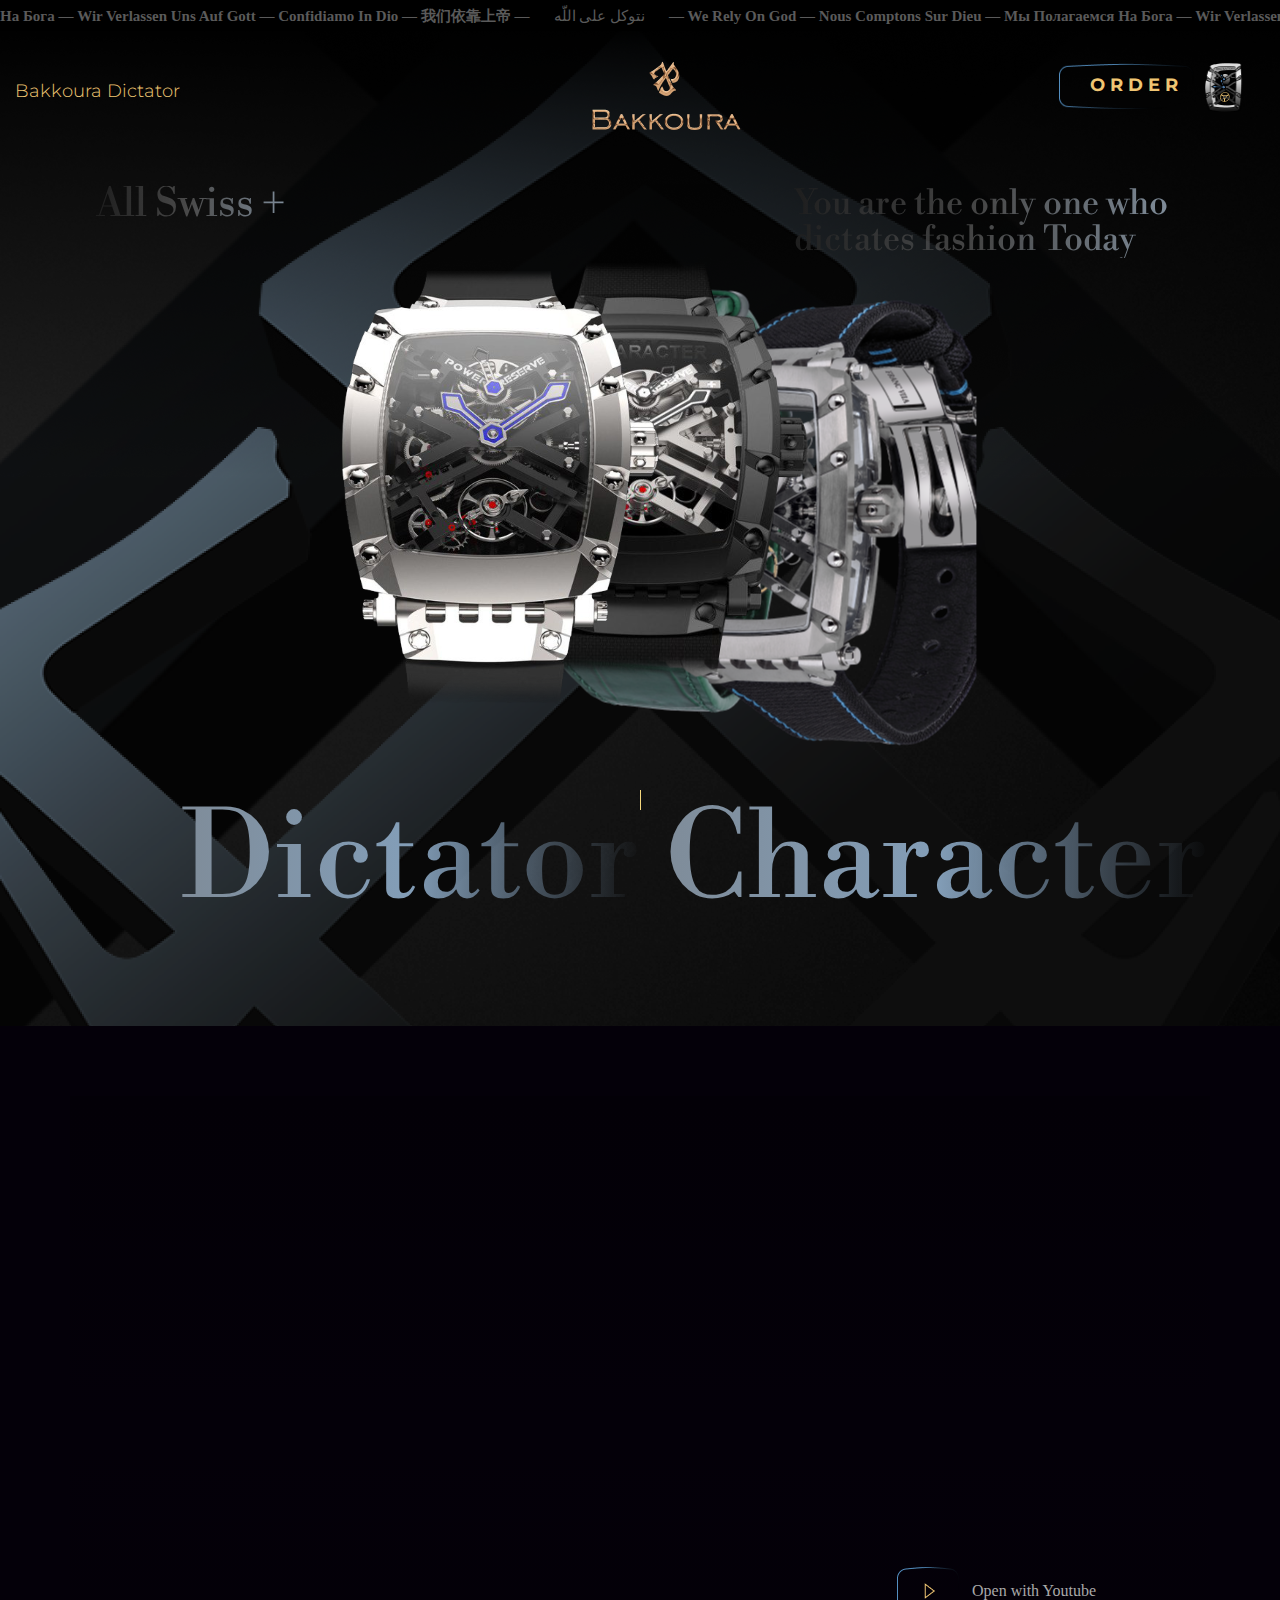
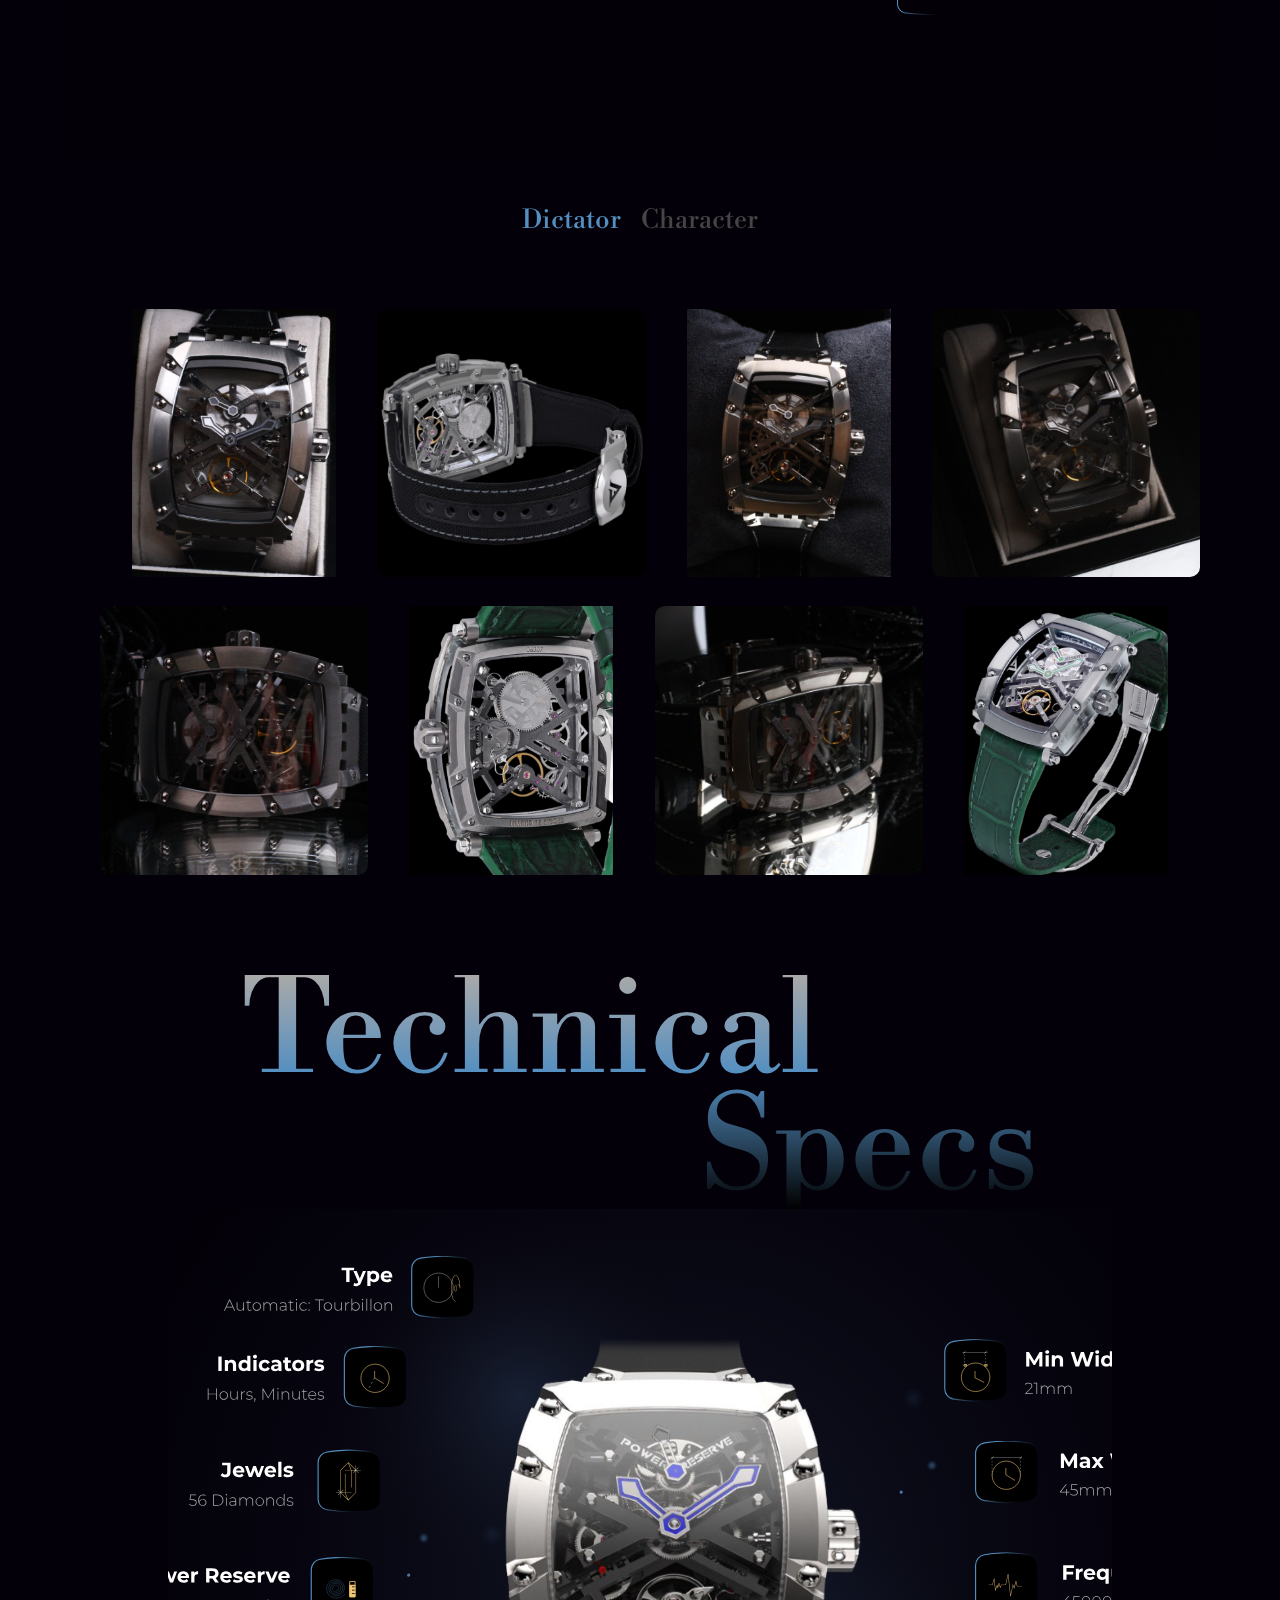
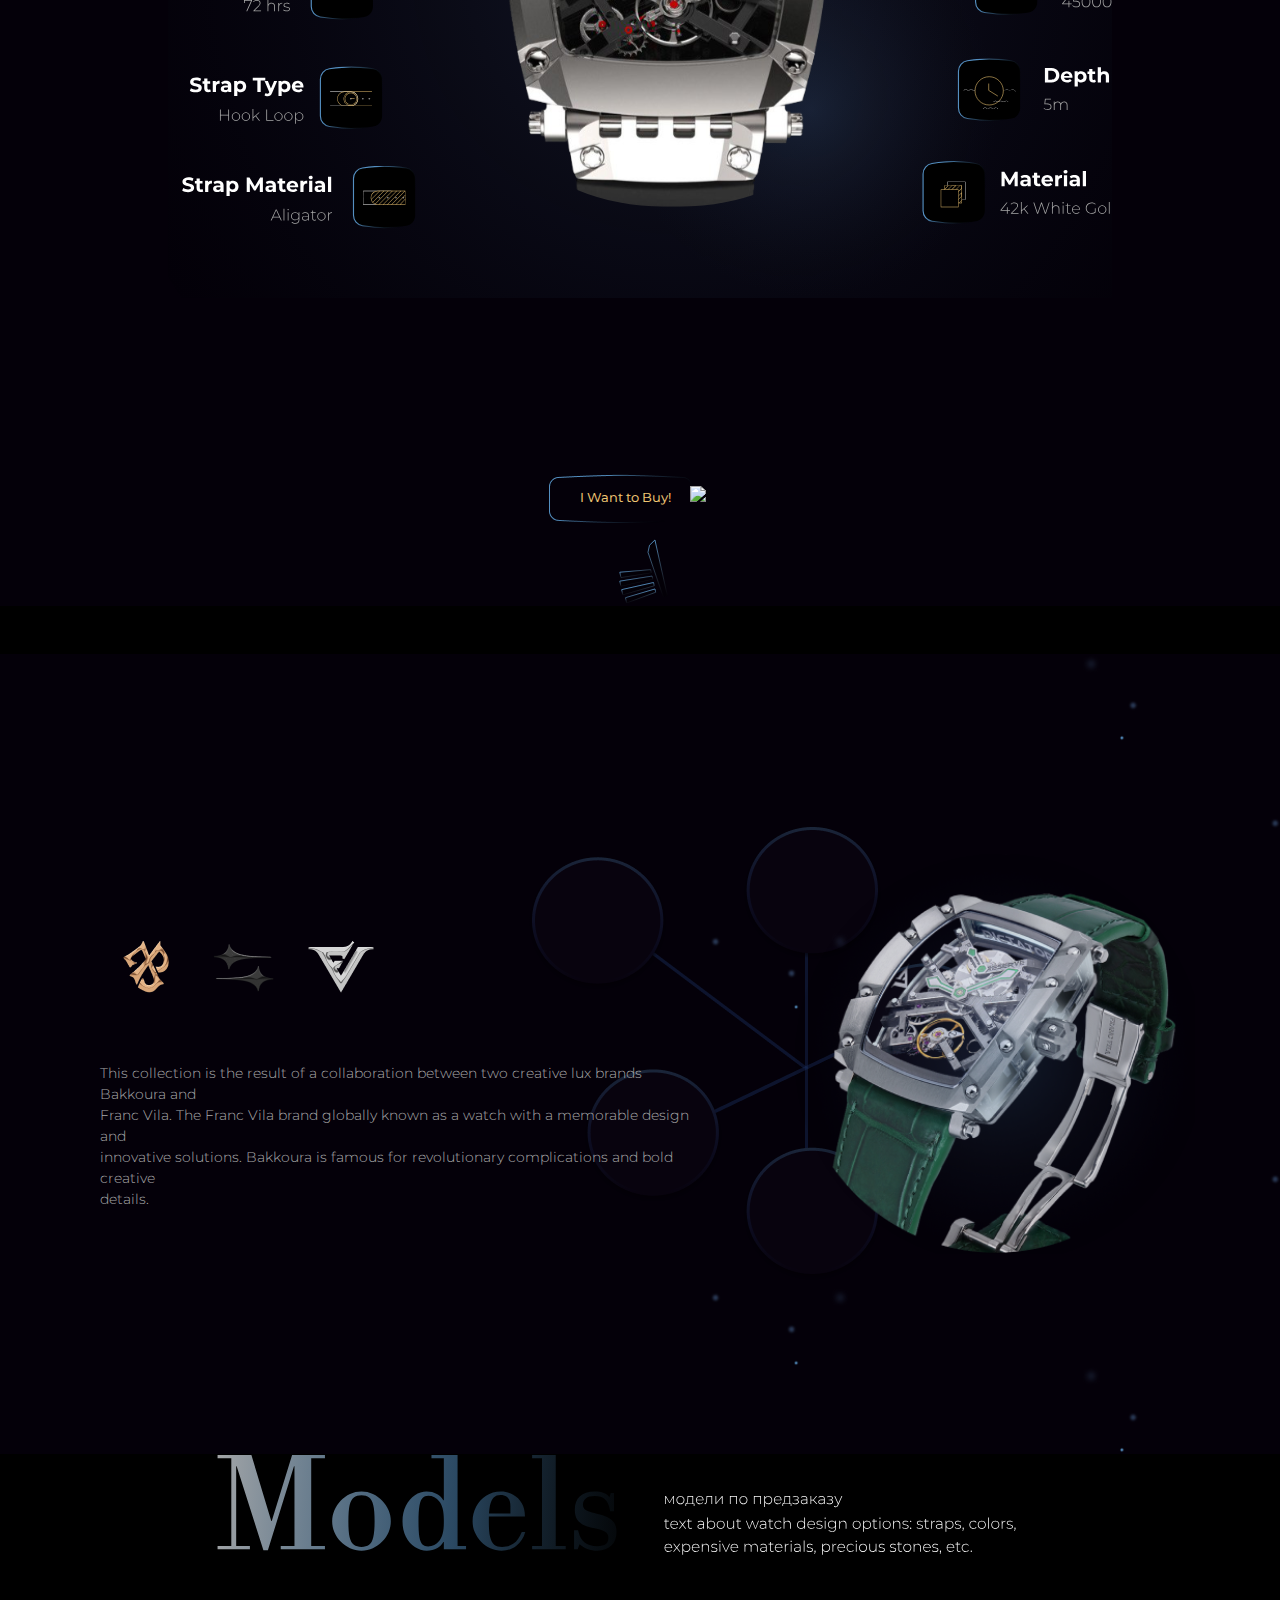
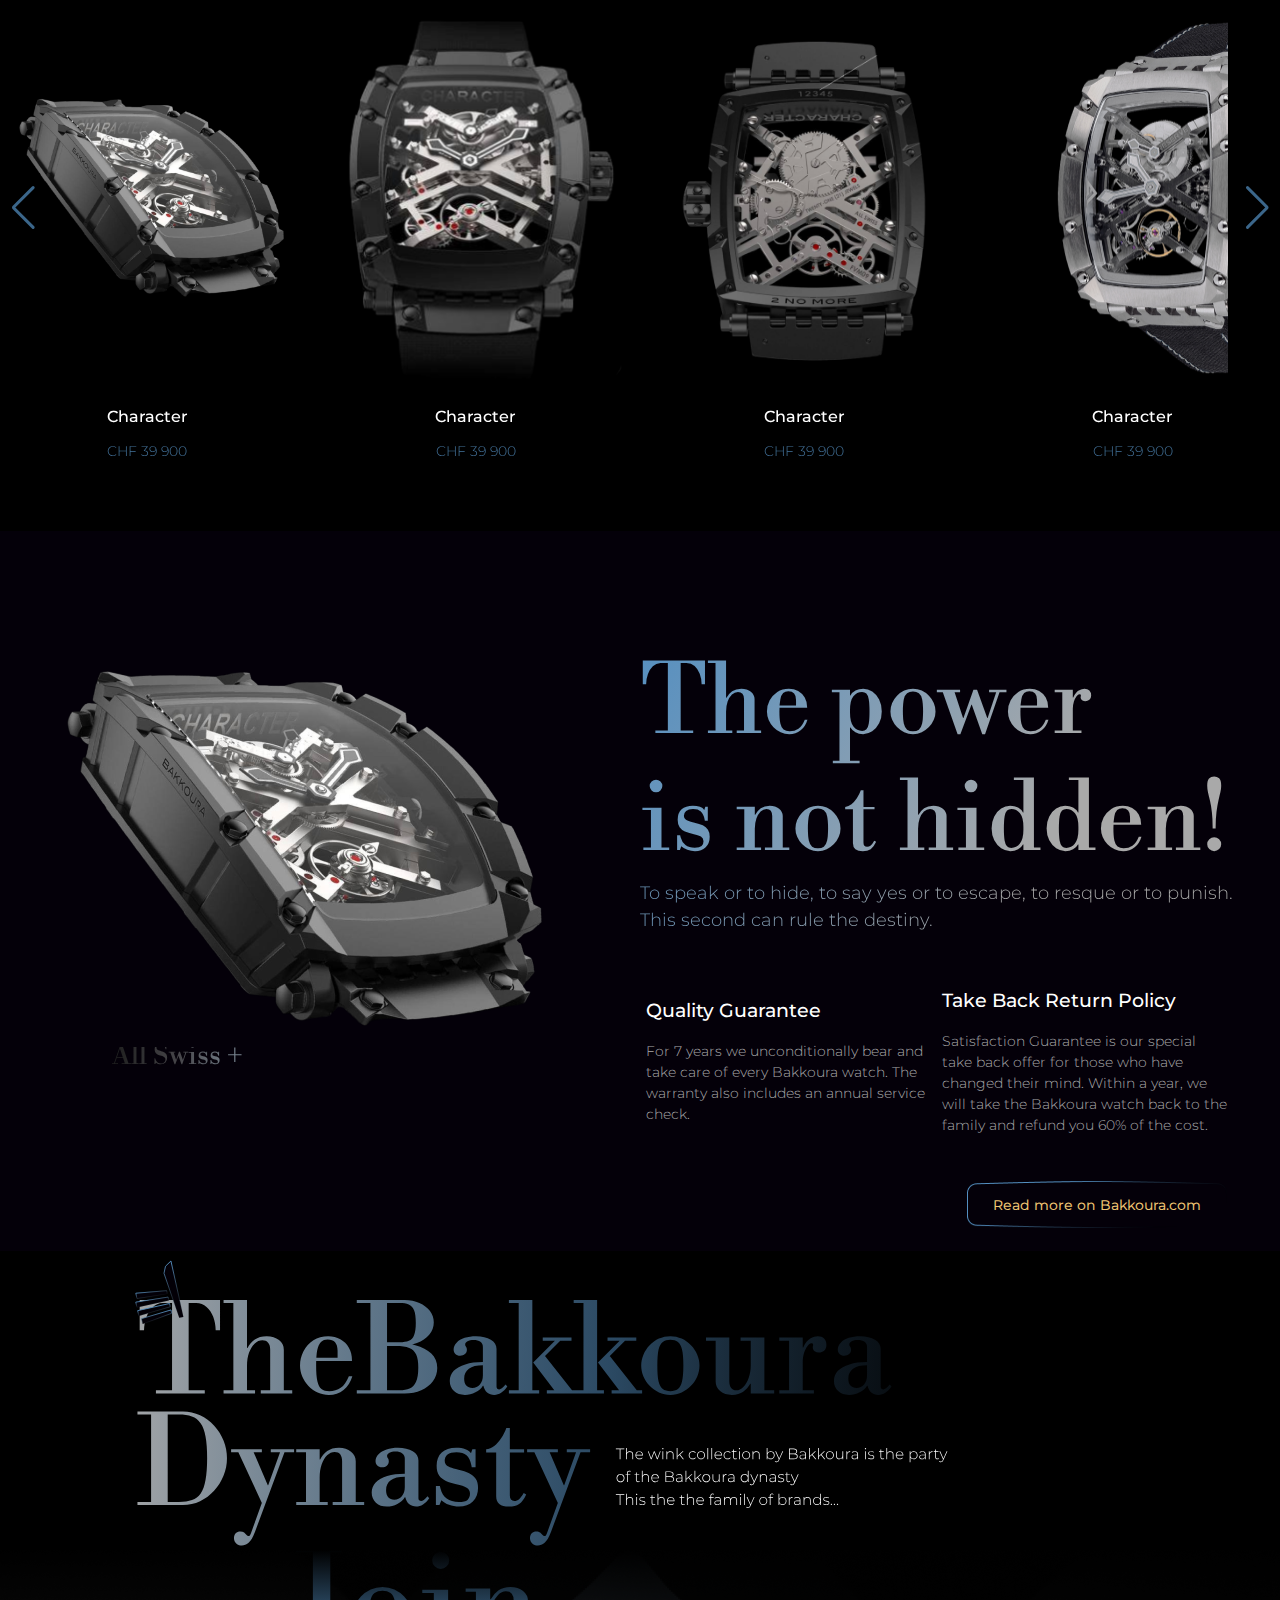
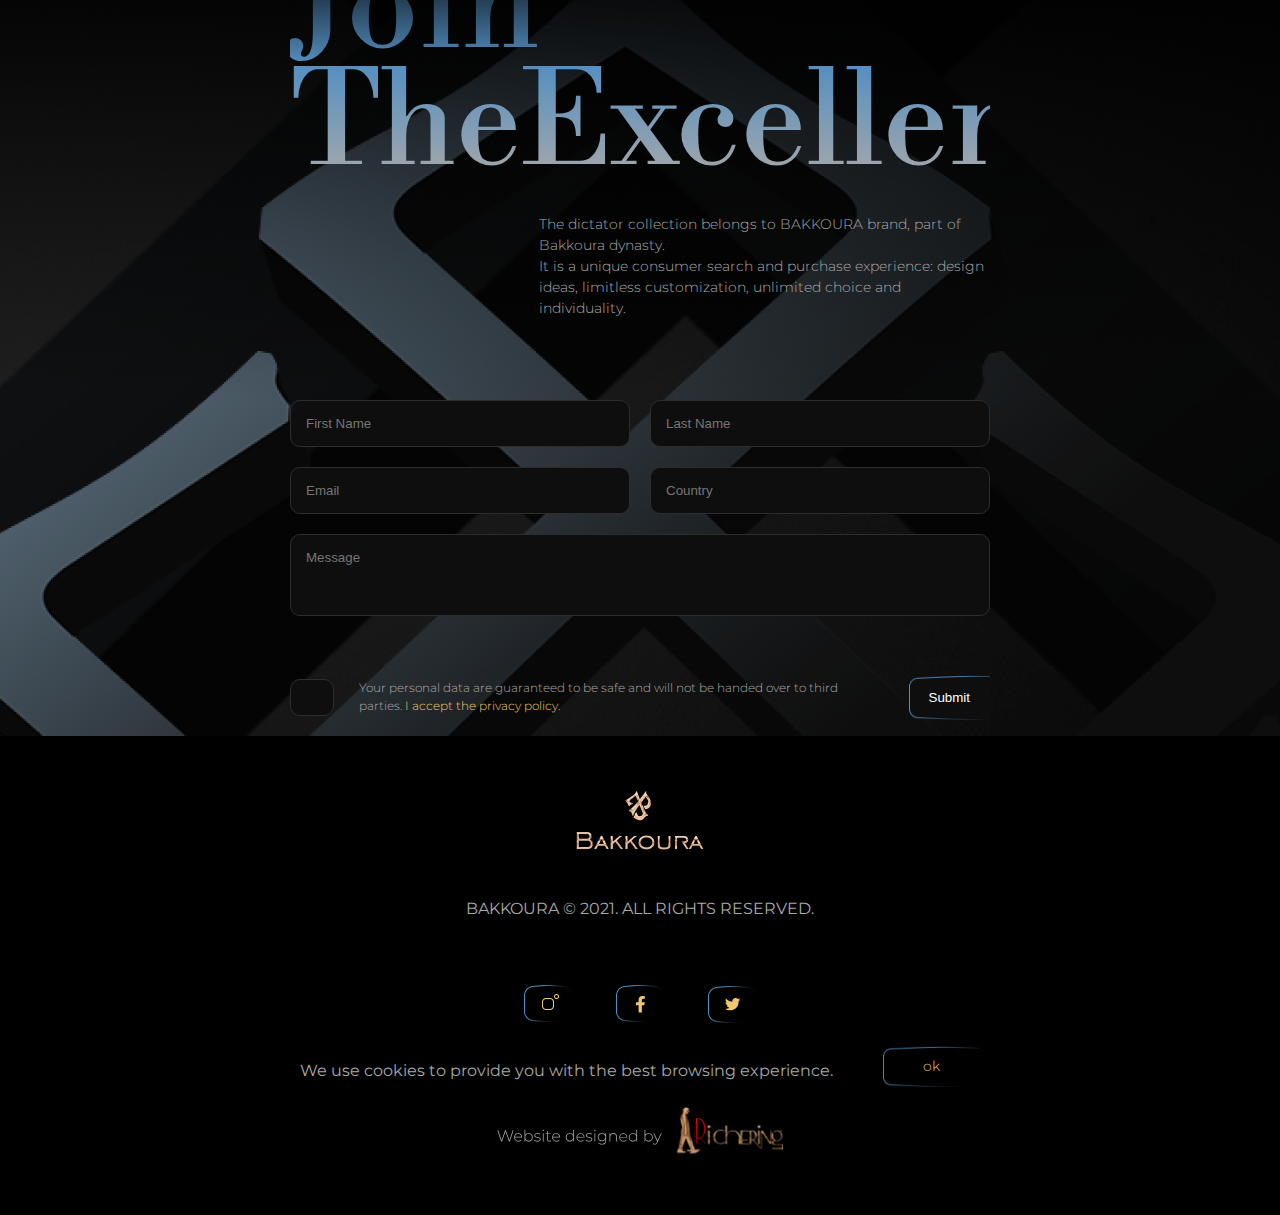
==== commit d8b4a9a7: "change gif icons" ====
--- a/index.html
+++ b/index.html
@@ -50,7 +50,8 @@
             <a class="" href="order.html" >
               <div id="menu">
                <!--  <img src="imgs/eye2x.gif" alt="" class=""> -->
-                <img src="imgs/meuEYE-2.gif" alt="" class="">
+               <img src="imgs/DictatorOrder.gif" width="40" height="51"  alt="" class="">
+               <!-- <img src="imgs/meuEYE-2.gif" width="40" height="51"  alt="" class=""> -->
               </div>
               <div class=" menu-border" style="
               font-size: large;">
@@ -422,7 +423,7 @@
                 <section  style="float: right;margin-right: 3px; position: sticky;bottom: 0;text-align: -webkit-center;z-index: 1111111111;">
                   <div class="cookies"id="cookies">
                     <!-- Click Here To Order -->
-                 <a  id="consultantBtn"><img  style="width: 4rem;" src="imgs/Eye_FV.gif" alt="" class=""></a>
+                 <a  id="consultantBtn"><img  style="width: 4rem;" src="imgs/BakkouraEye.gif" alt="" class=""></a>
 
                   </div>
                 </section>
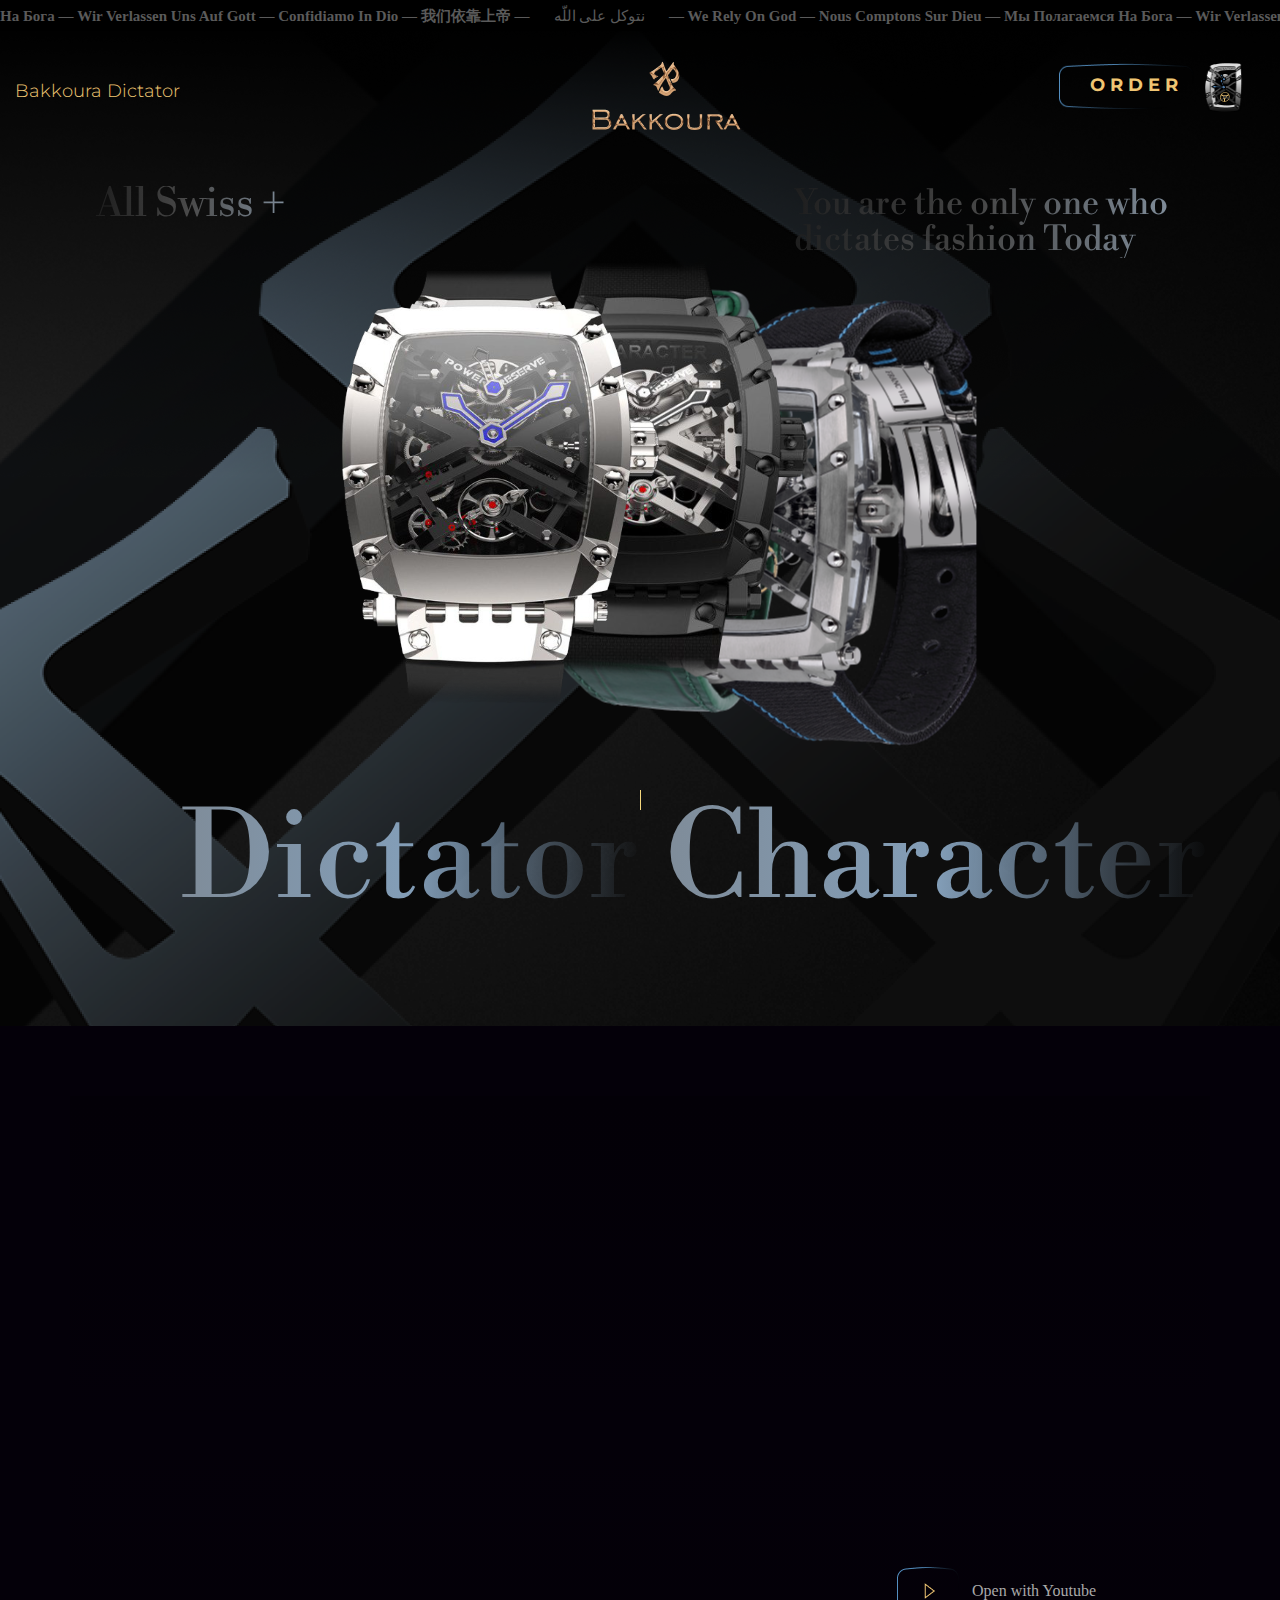
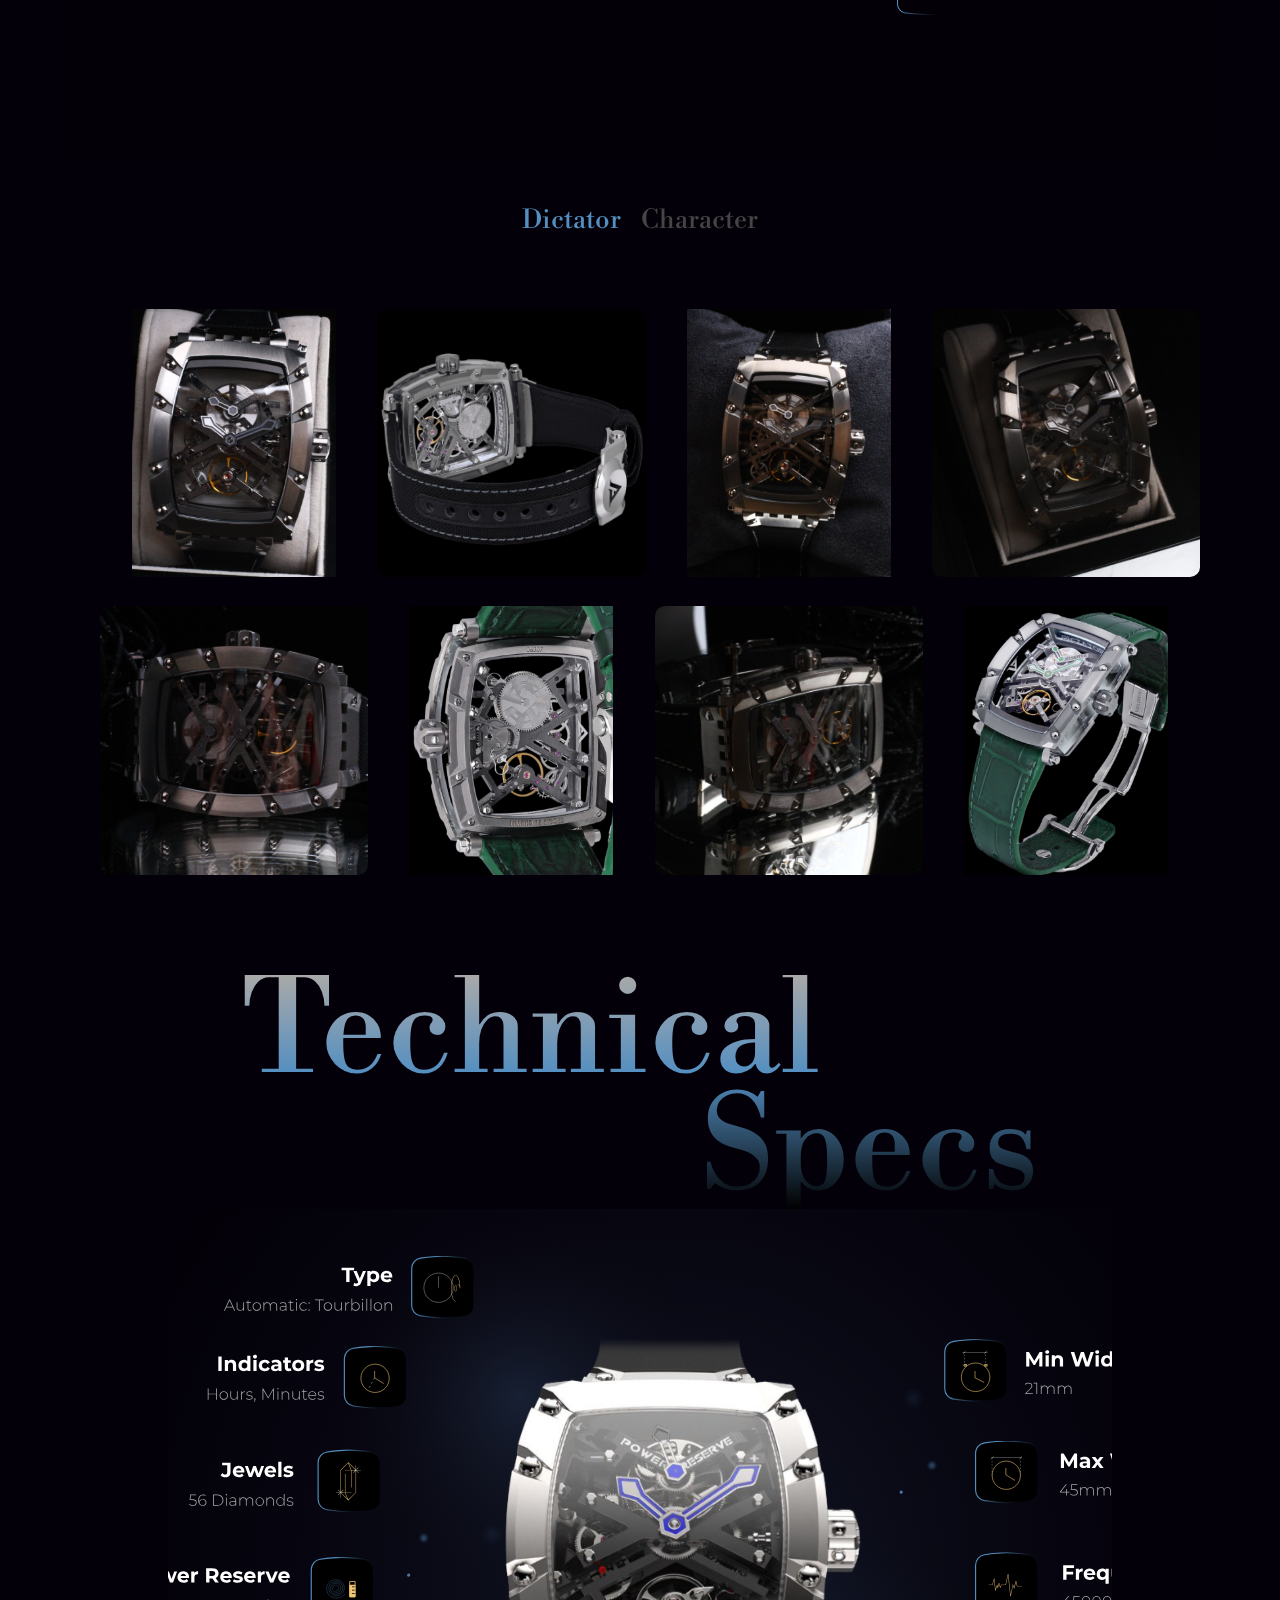
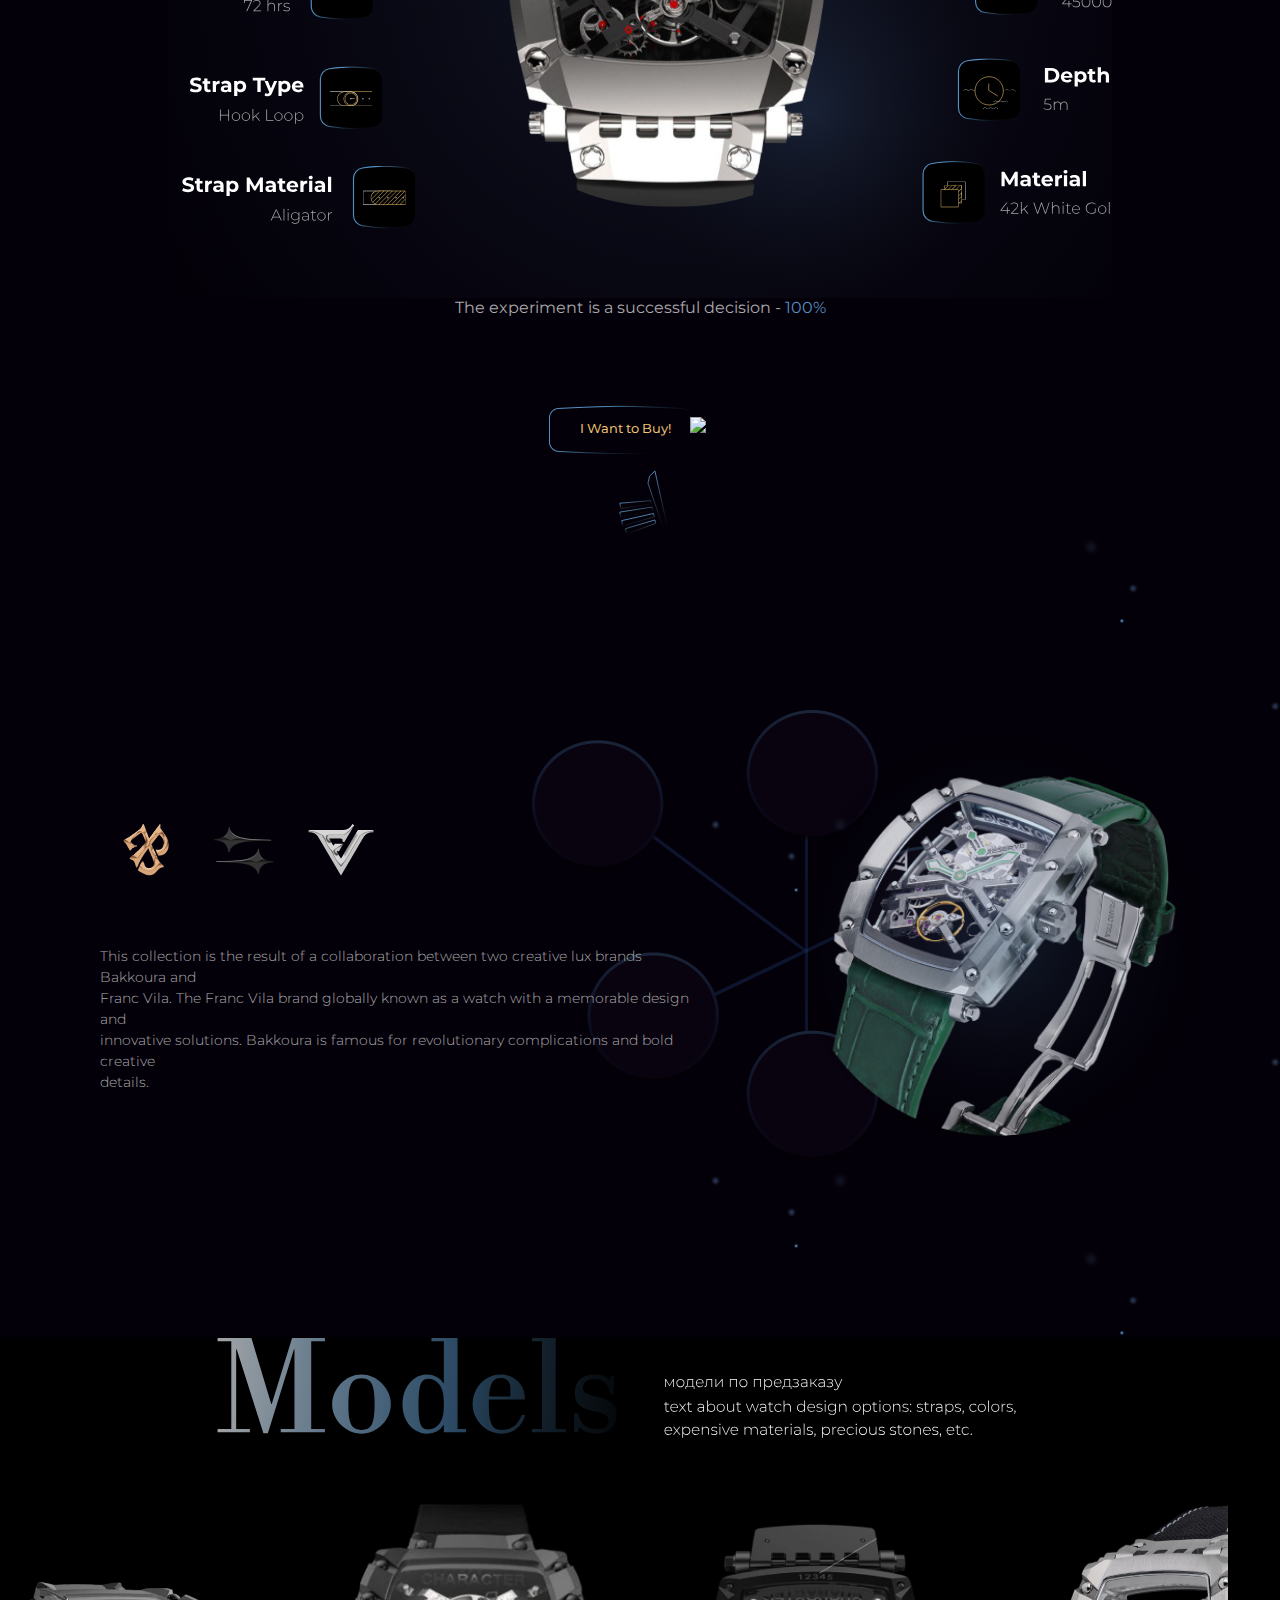
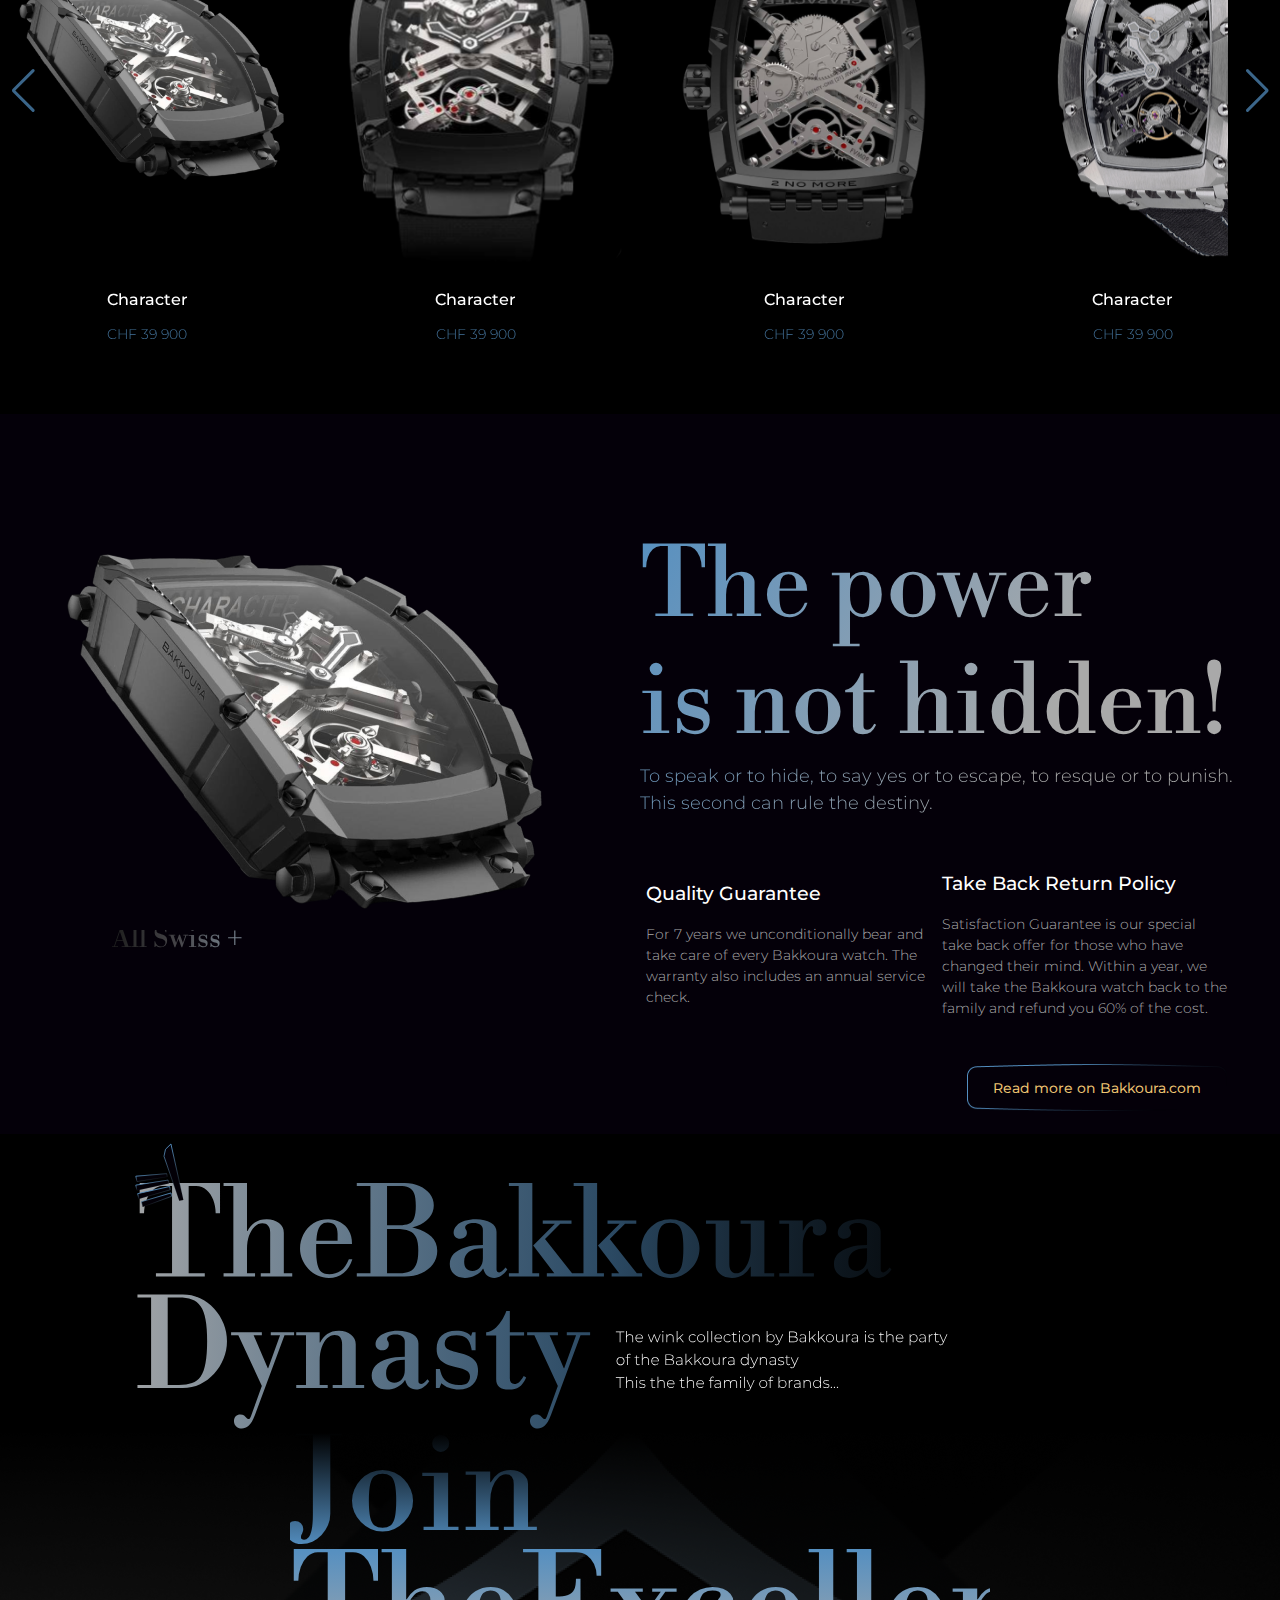
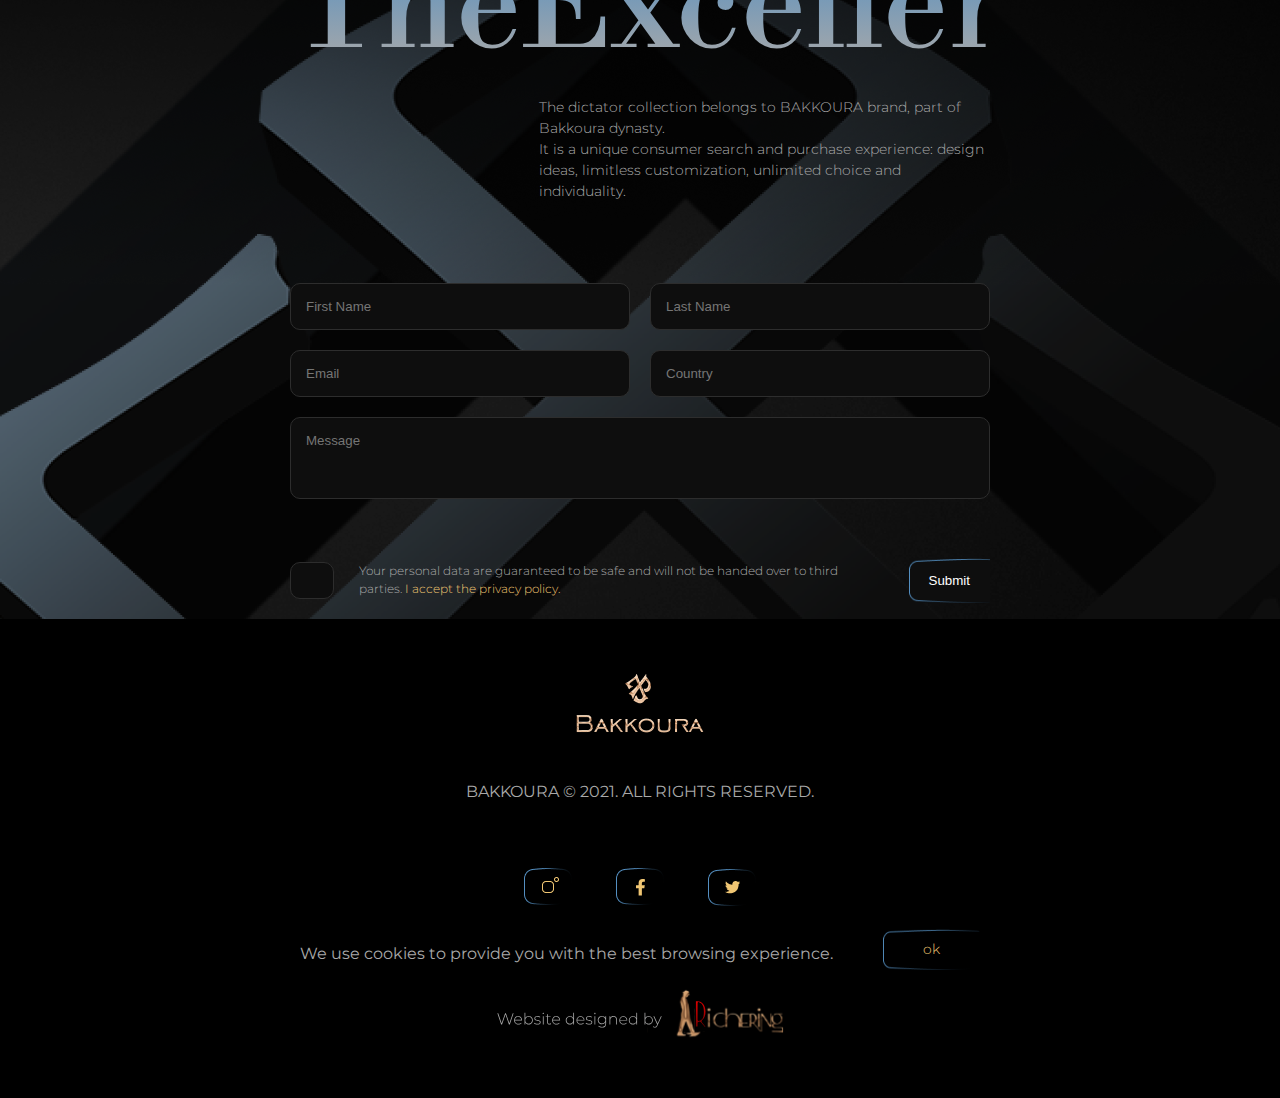
==== commit 266ac3aa: "add text qoute" ====
--- a/index.html
+++ b/index.html
@@ -199,6 +199,7 @@
       <img class="img5" src="imgs/technical_spaces_desktop.svg" style="max-width: 59rem;"/>
       <img class="img5-mobile" src="imgs/technical_spaces_mobile.svg" style="width: 150%;"/>
       <img class="img5-mobile" src="imgs/tech.svg" style="margin-top: -200px;"/>
+      <p style="margin-bottom: 1.5rem; color:#A9A9A9 !important">The experiment is a successful decision - <span style="color: #548FC1;">100%</span></p>
       <a href="https://www.bakkoura.com/watch/la-blonde" target="_blank" class="e-car" style="margin-top: 1rem;">I Want to Buy! 
         <img style="width: 45%;   margin-top: -100px;
         padding-top: 4rem;
@@ -208,7 +209,7 @@
     </section>
     <!-- // ====================== section5 ====================== // -->
      <!--  ====================== section5.5 ======================  -->
-     <section class="section5-5" id="section5-5" style="max-height: 50rem;margin-top: 3rem;">
+     <section class="section5-5" id="section5-5" style="max-height: 50rem;">
       
        <div class="left_side" style="margin-top: 1.5rem;">
         <div class="section5-5-logos" >
--- a/style.css
+++ b/style.css
@@ -1029,7 +1029,7 @@
   }
   .img5-mobile{
     display: flex;
-    padding: 35%;
+    padding: 35% 35% 23% 35%;
     margin-top: -5rem;
   }
 }
@@ -1108,6 +1108,11 @@
   line-height: 117px;
   letter-spacing: 0em;
   text-align: left;
+}
+.section5 p{
+  padding-right: 5px;
+  padding-left: 5px;
+  font-family: Montserrat;
 }
 .section6 .right_side .top p{
   font-family: Montserrat;
@@ -3148,7 +3153,7 @@
 
 
 .section5 a{
-  margin-top: 11rem !important;
+  margin-top: 4rem !important;
 }
 }
 
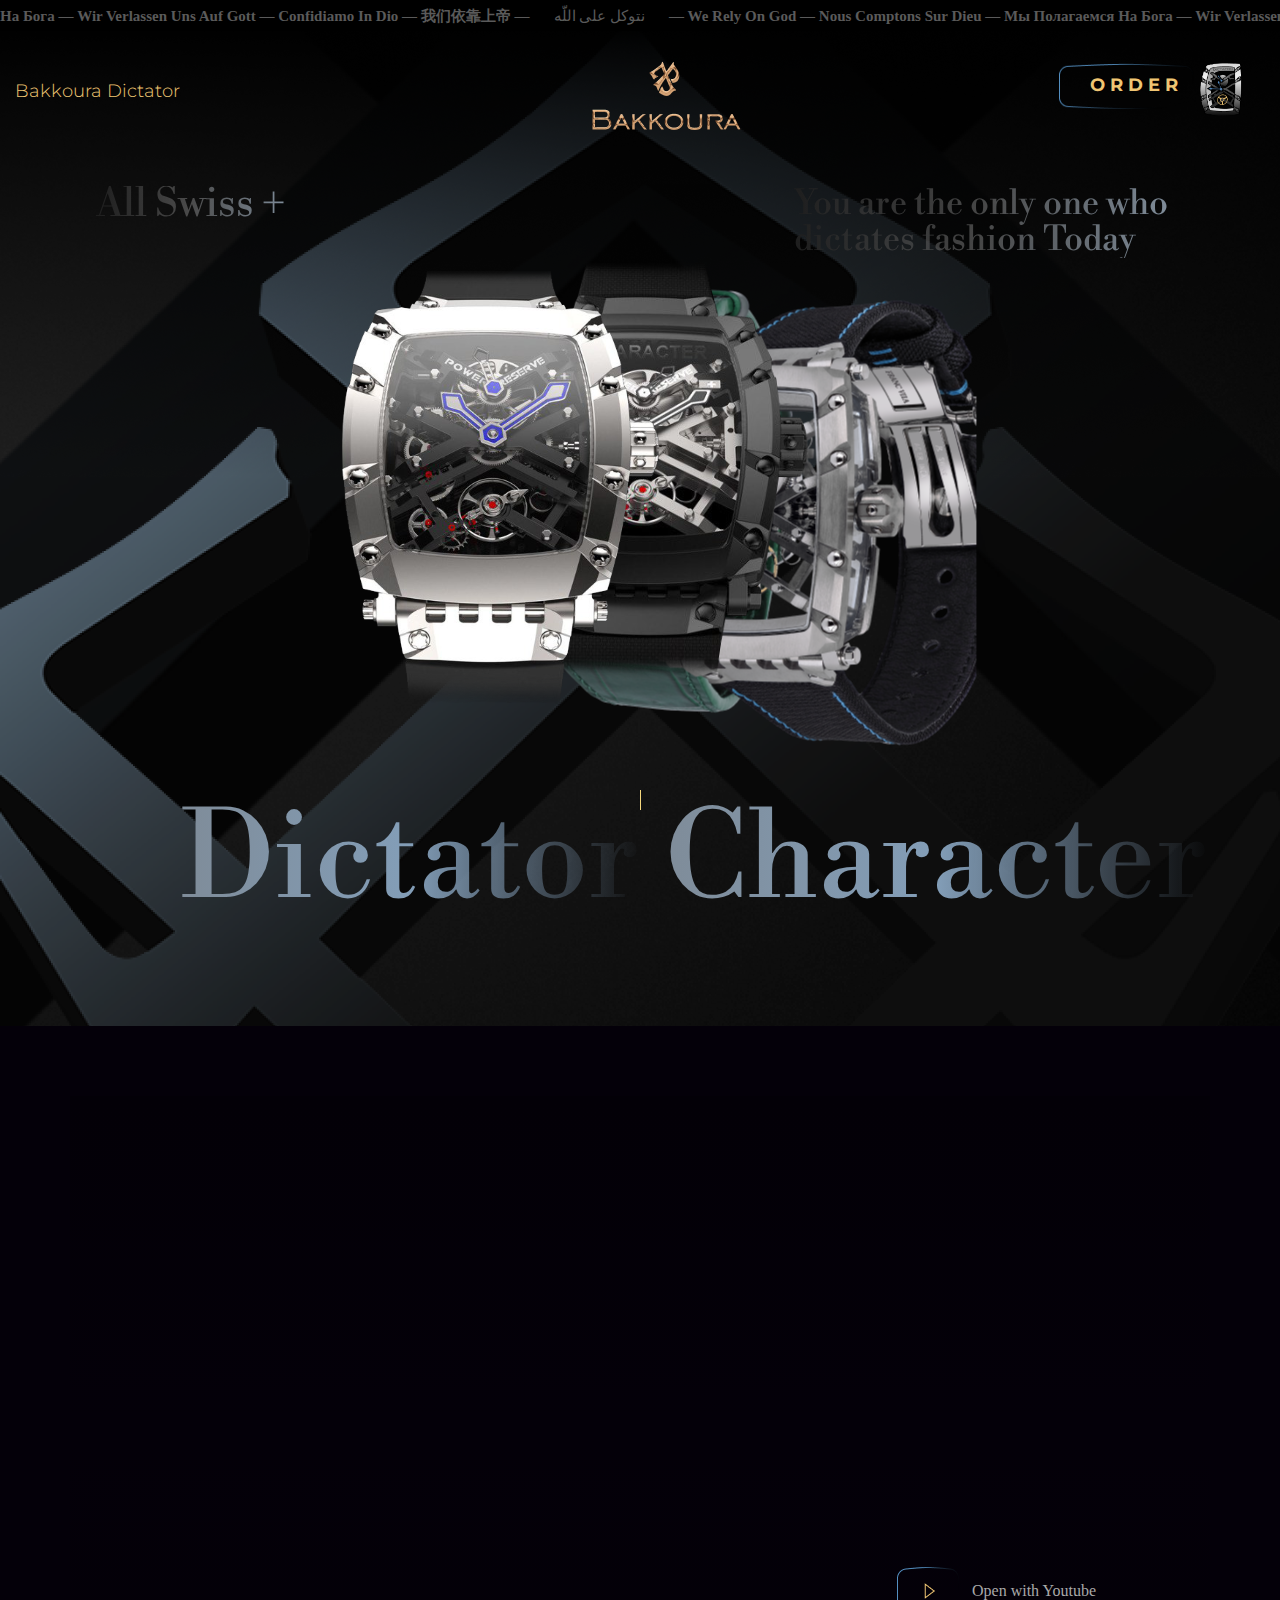
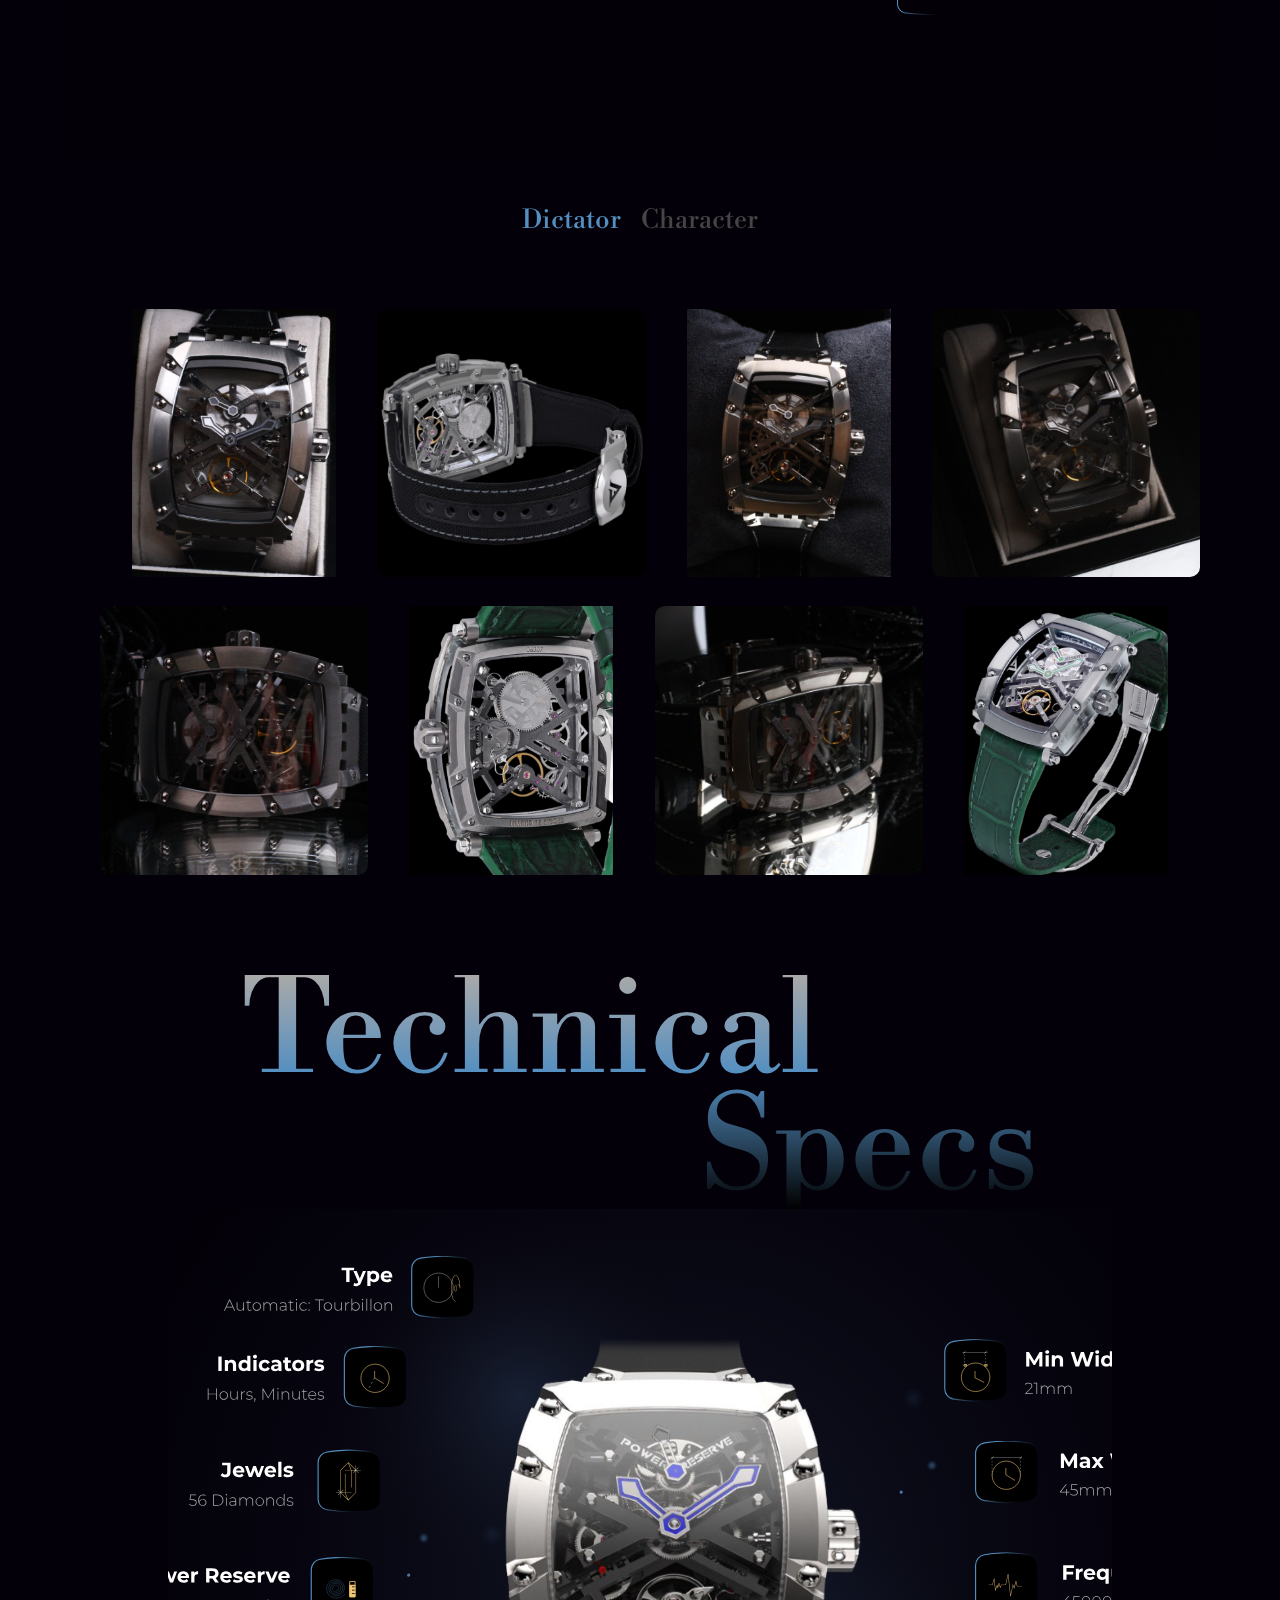
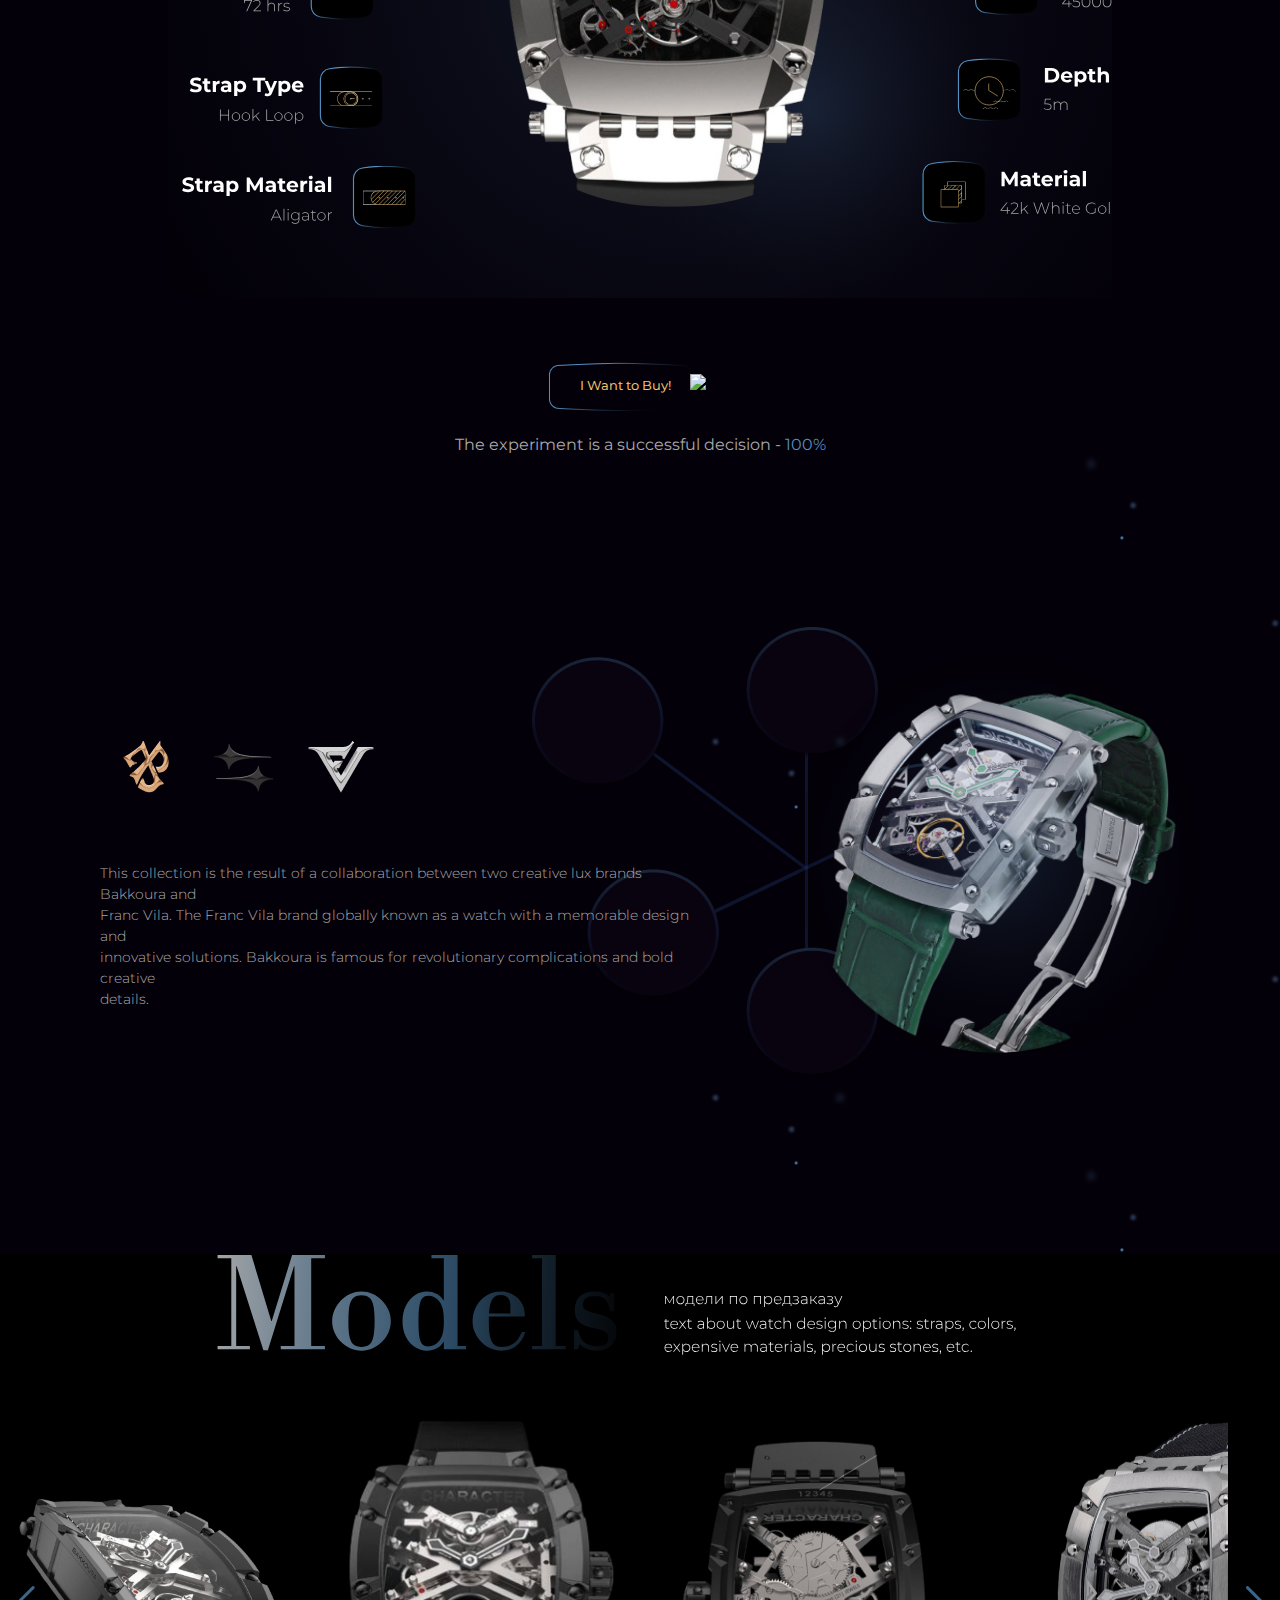
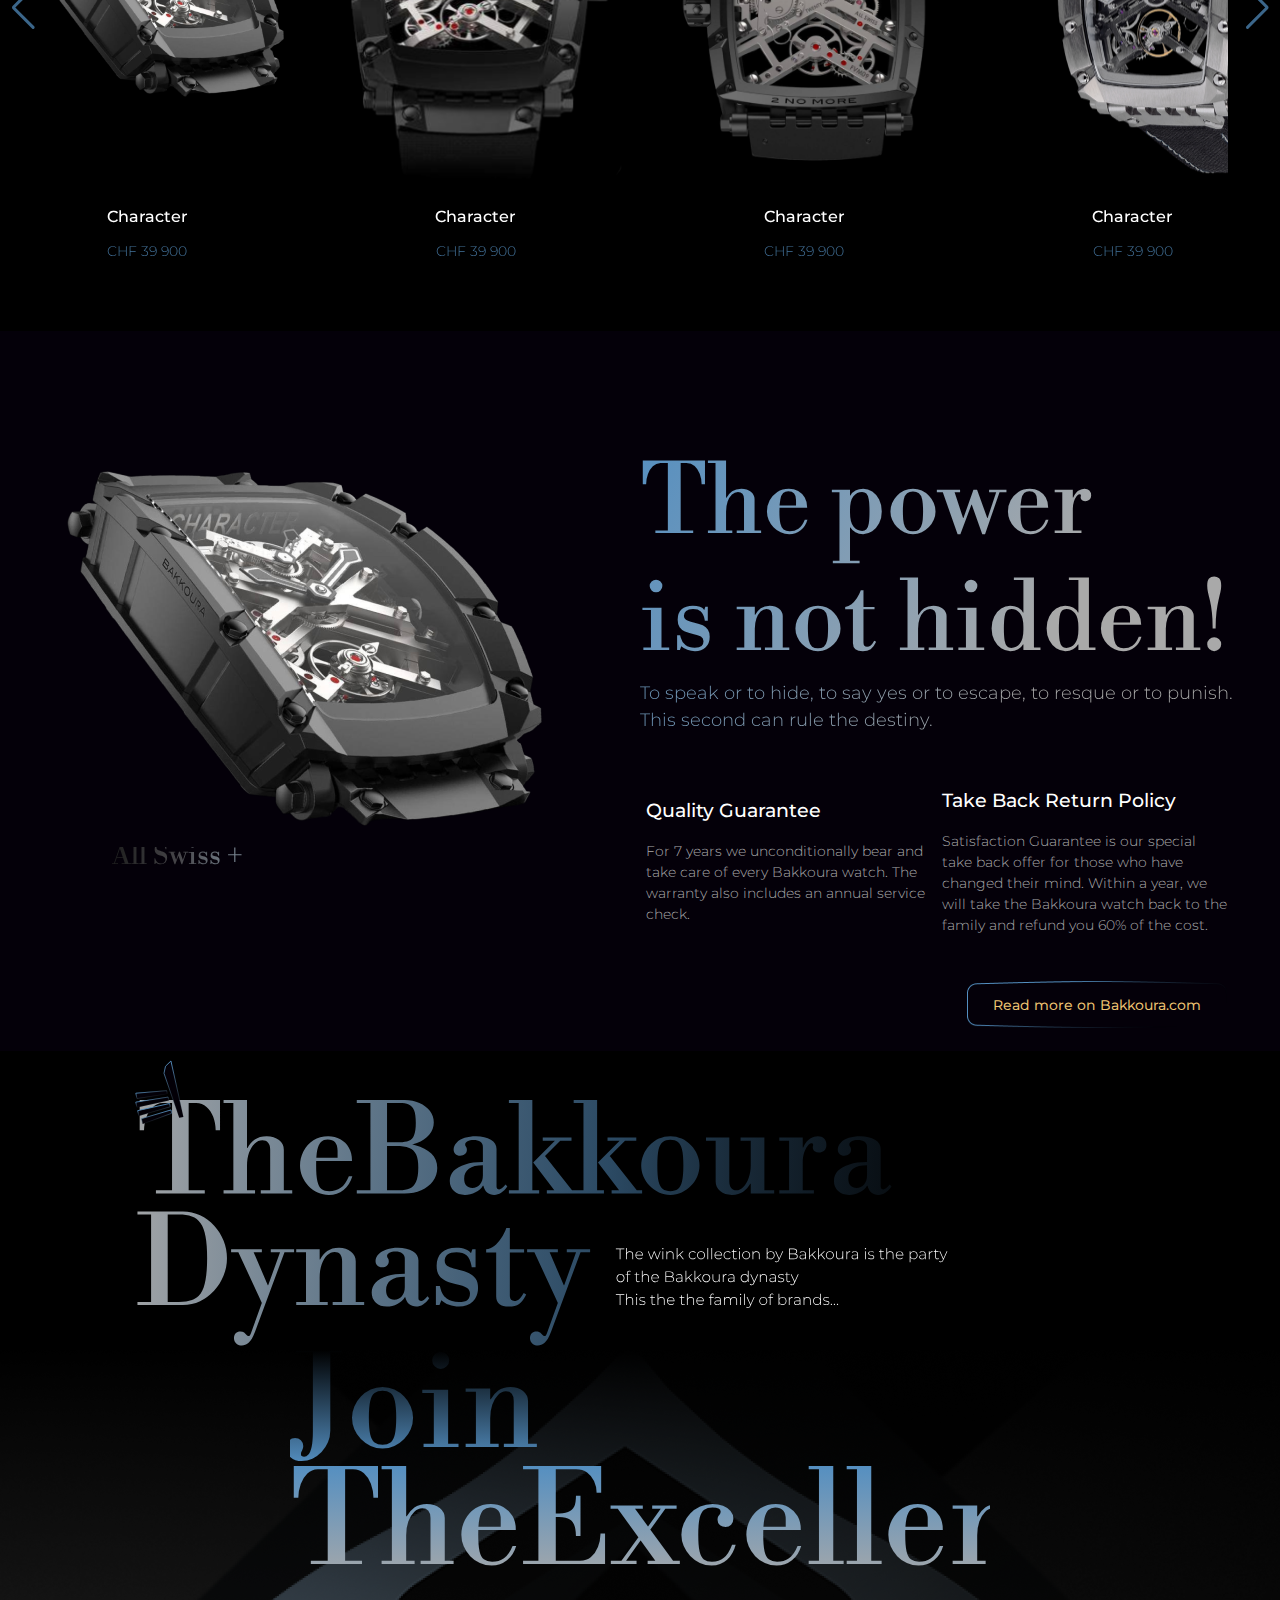
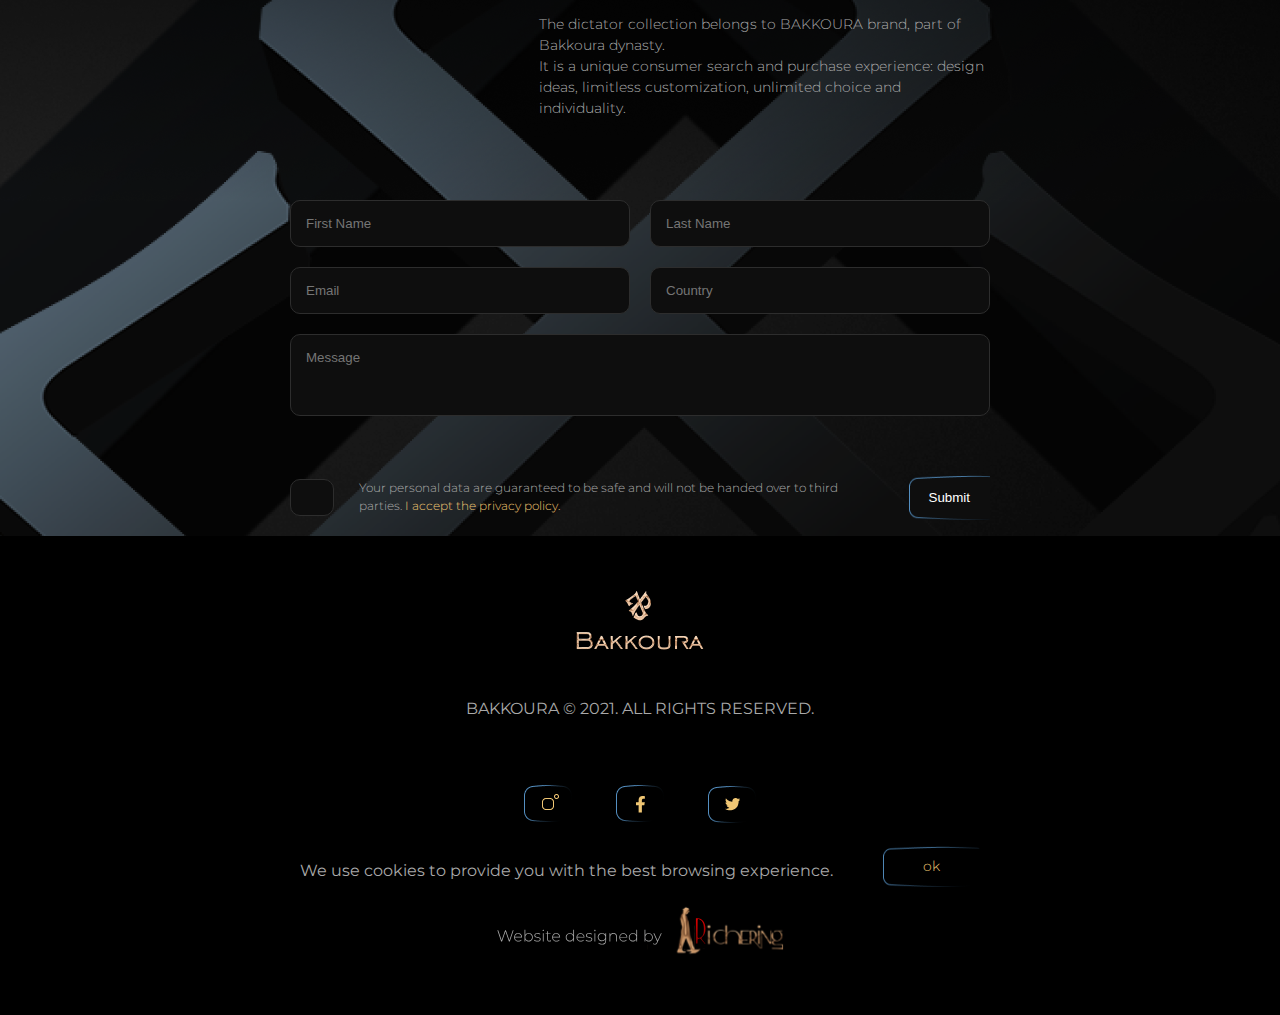
==== commit ce1d69f2: "make gif bigger" ====
--- a/index.html
+++ b/index.html
@@ -50,7 +50,7 @@
             <a class="" href="order.html" >
               <div id="menu">
                <!--  <img src="imgs/eye2x.gif" alt="" class=""> -->
-               <img src="imgs/DictatorOrder.gif" width="40" height="51"  alt="" class="">
+               <img src="imgs/DictatorOrder.gif" width="45" height="55"  alt="" class="">
                <!-- <img src="imgs/meuEYE-2.gif" width="40" height="51"  alt="" class=""> -->
               </div>
               <div class=" menu-border" style="
@@ -199,12 +199,12 @@
       <img class="img5" src="imgs/technical_spaces_desktop.svg" style="max-width: 59rem;"/>
       <img class="img5-mobile" src="imgs/technical_spaces_mobile.svg" style="width: 150%;"/>
       <img class="img5-mobile" src="imgs/tech.svg" style="margin-top: -200px;"/>
-      <p style="margin-bottom: 1.5rem; color:#A9A9A9 !important">The experiment is a successful decision - <span style="color: #548FC1;">100%</span></p>
       <a href="https://www.bakkoura.com/watch/la-blonde" target="_blank" class="e-car" style="margin-top: 1rem;">I Want to Buy! 
         <img style="width: 45%;   margin-top: -100px;
         padding-top: 4rem;
         padding-left: 1rem;" src="./imgs/Frame 231 3.svg"/></a>
-      <img style="width: fit-content;margin-top: 1rem;" src="imgs/hand-icon.svg"/>
+          <p style="margin-top: 1.5rem; color:#A9A9A9 !important">The experiment is a successful decision - <span style="color: #548FC1;">100%</span></p>
+          <!-- <img style="width: fit-content;margin-top: 1rem;" src="imgs/hand-icon.svg"/> -->
 
     </section>
     <!-- // ====================== section5 ====================== // -->
--- a/style.css
+++ b/style.css
@@ -1,4 +1,3 @@
-/* Created By Mohamed Gamal - mohamed--gamal.vercel.app */
 *,
 *::before,
 *::after {
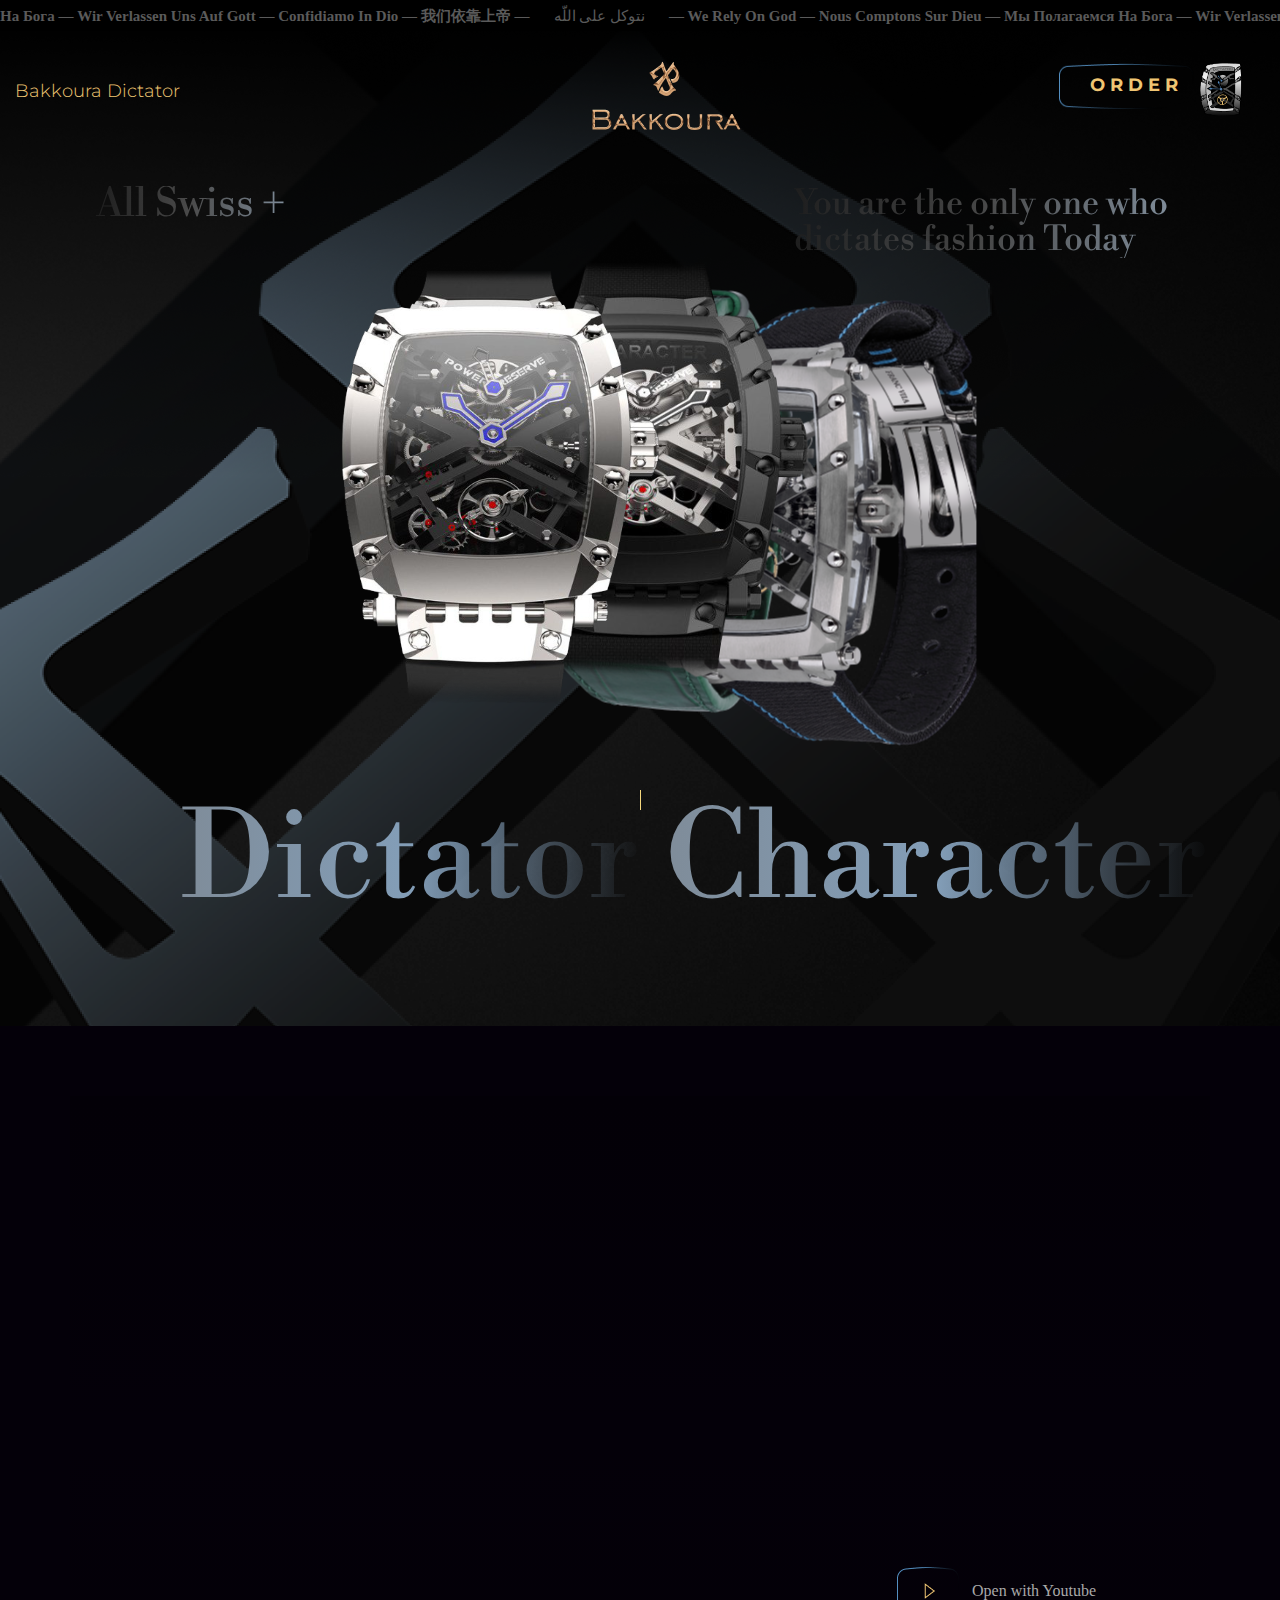
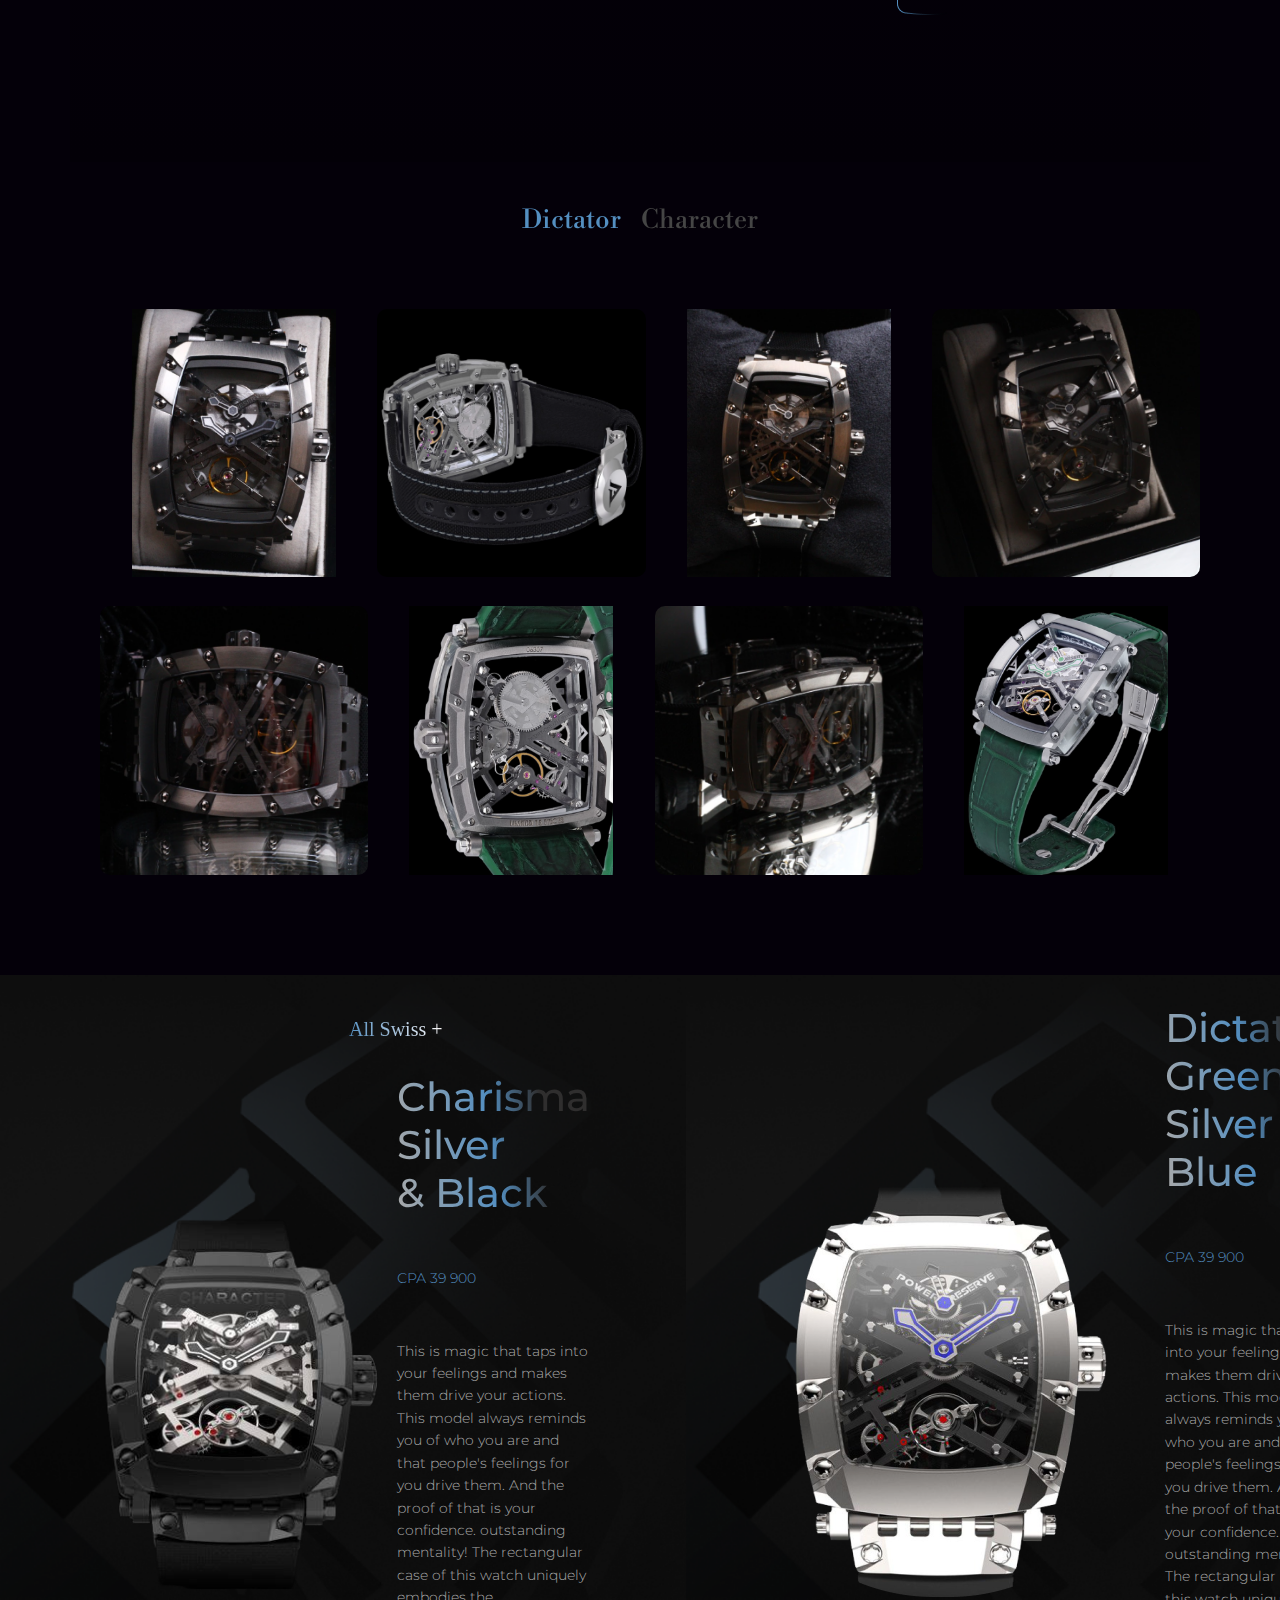
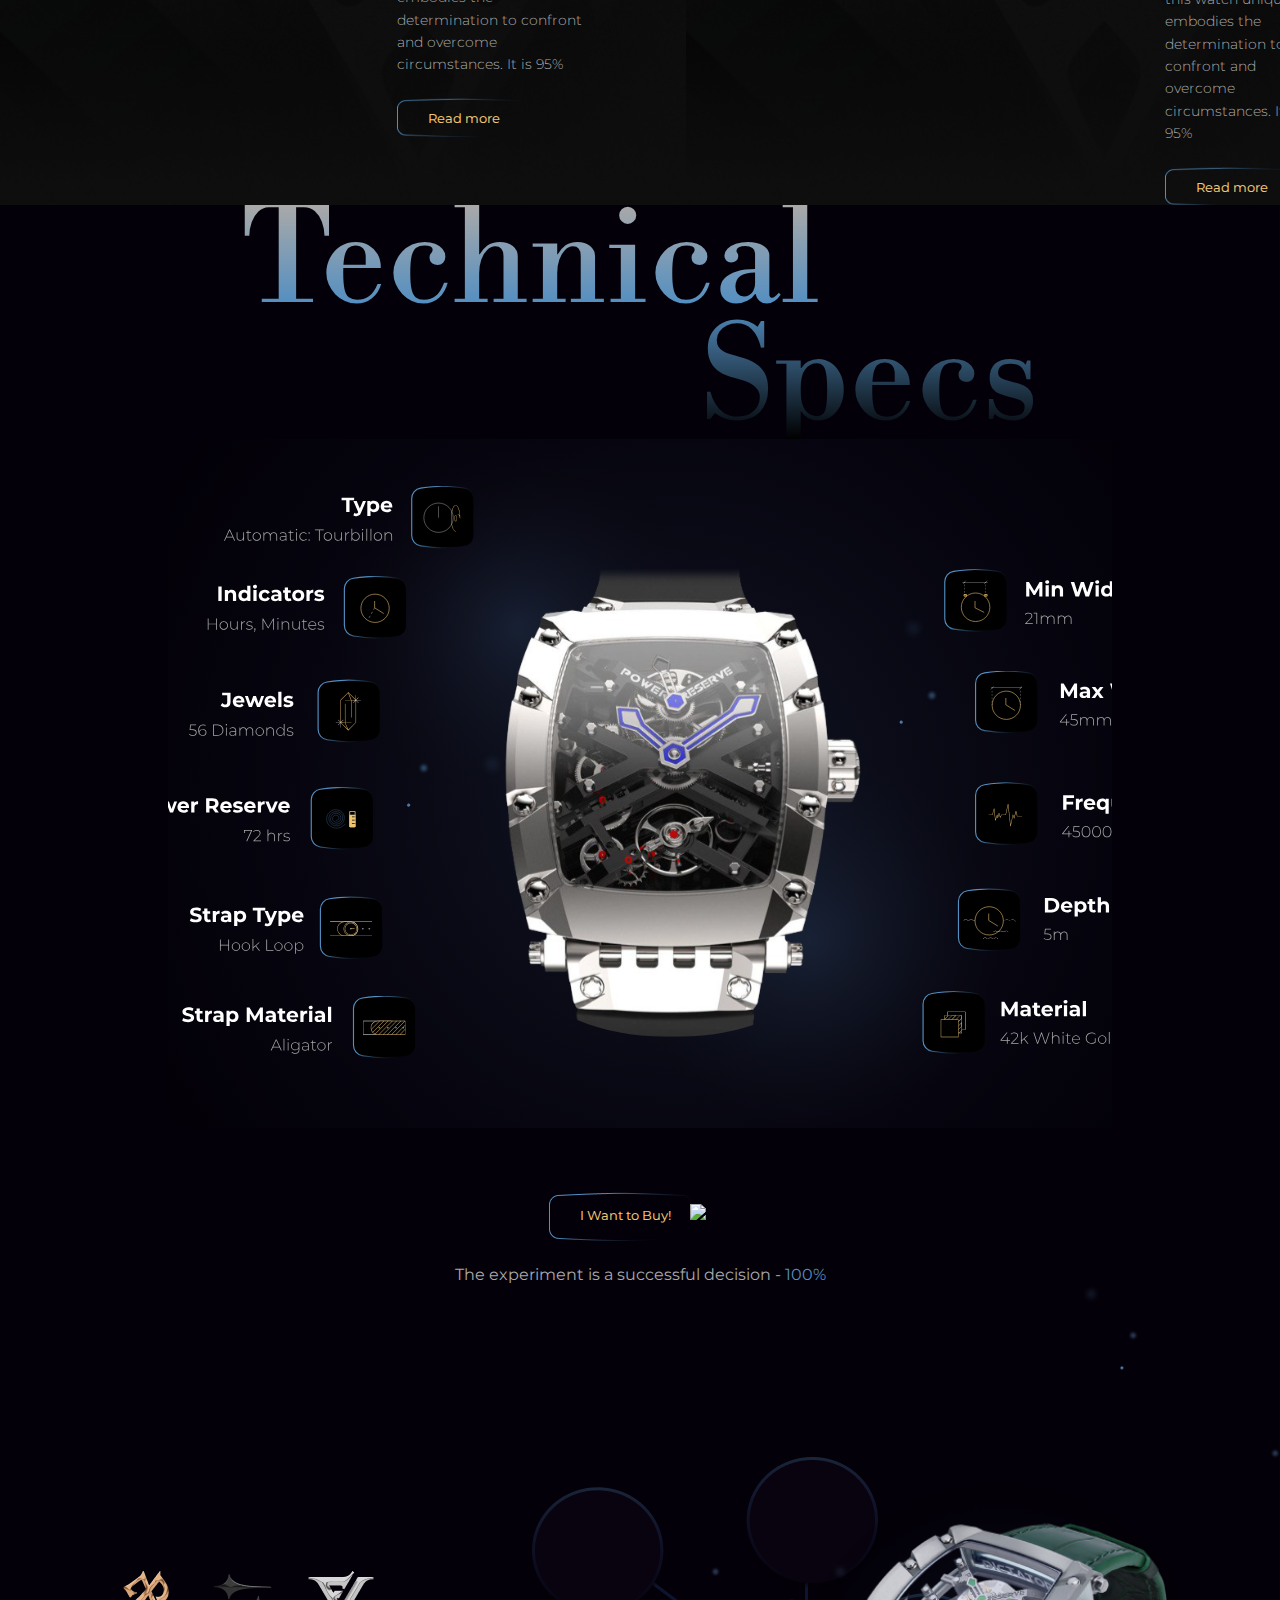
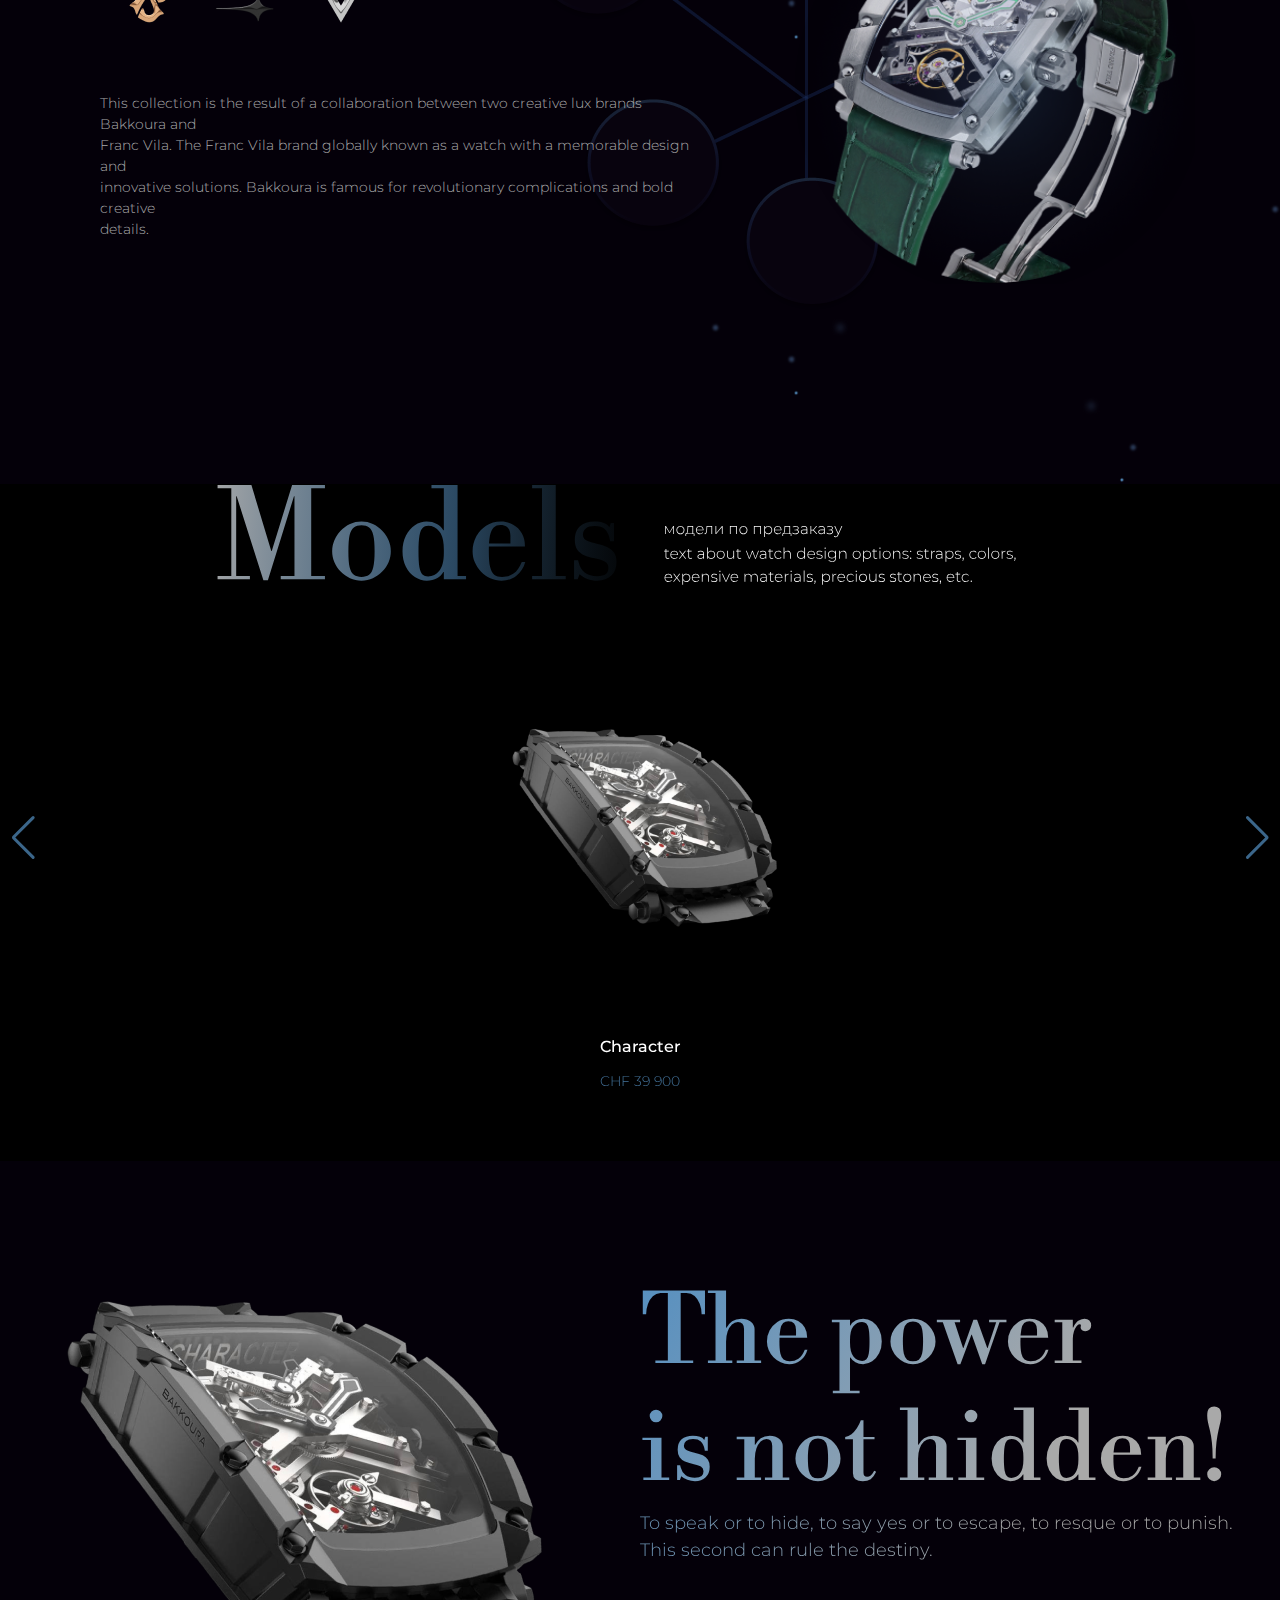
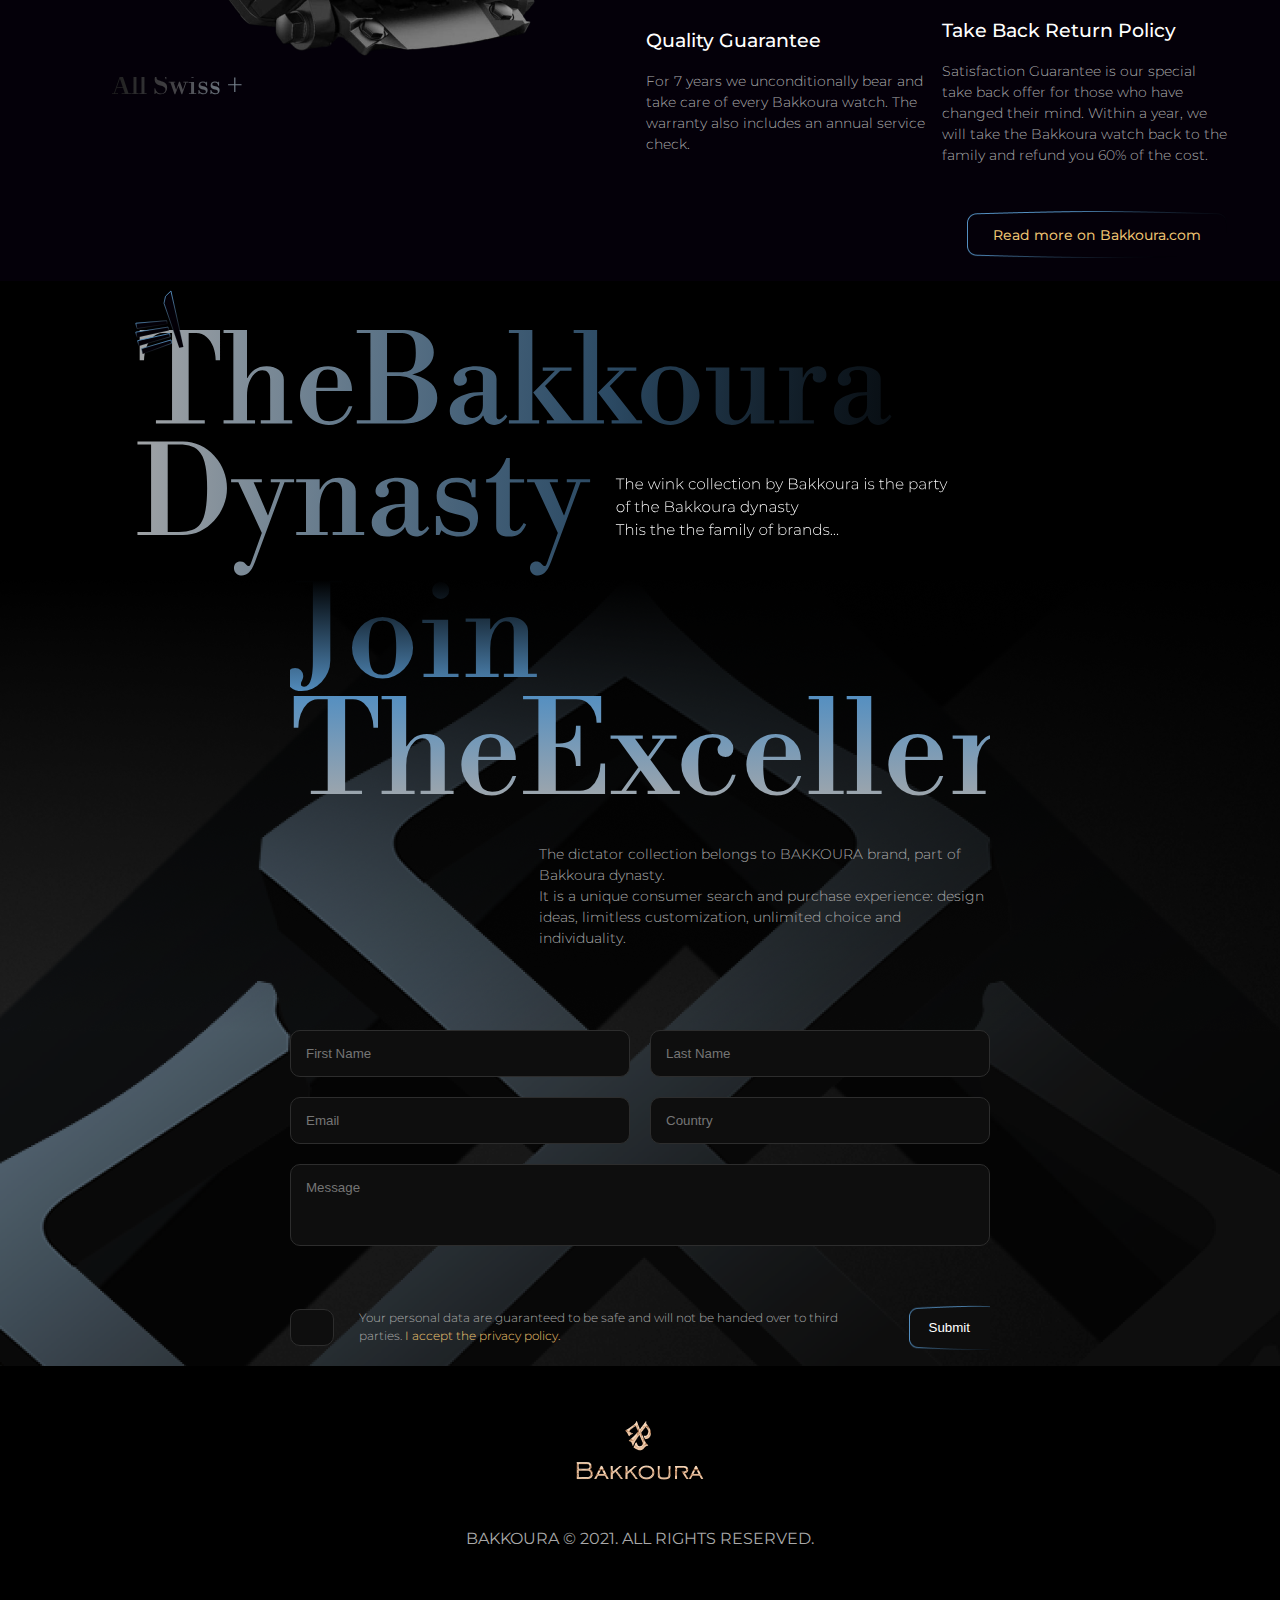
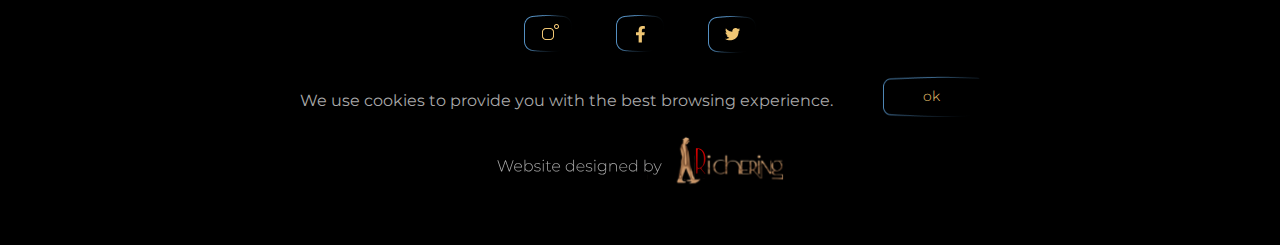
==== commit 89bcde3b: "add watch info sections" ====
--- a/index.html
+++ b/index.html
@@ -158,7 +158,87 @@
       </div>
       </div>
     </section>
-    </section>
+    <!-- </section> -->
+
+
+    <!--  ====================== section4 new ======================  -->
+     <section class="watches-info-desktop" id="#section4-new">
+        <div class="watches-info-right-side-desktop">
+          <div class="watches-info-right-side-img-desktop">
+            <img src="./imgs/watctesinfo/info-watch-charachter.png"/>
+          </div>
+          <div class="watches-info-right-side-desc-desktop">
+            <div class="watch-info-desktop-all-swiss">All Swiss +</div>
+            <h4>Charisma Silver <br/>& Black</h4>
+            <p style="color: #548FC1 !important;">СРА 39 900</p>
+            <p>
+              This is magic that taps into your feelings and makes them drive your actions. This model always reminds you of who you are and that people's feelings for you drive them. And the proof of that is your confidence.
+              outstanding mentality! The rectangular case of this watch uniquely embodies the determination to confront and overcome circumstances. It is 95% 
+            </p>
+            <a target="_blank">Read more</a>
+          </div>
+        </div>
+        <div class="watches-info-left-side-desktop">
+          <div class="watches-info-left-side-img-desktop">
+            <img src="./imgs/watctesinfo/info-watch-dictator.png"/>
+          </div>
+          <div class="watches-info-left-side-desc-desktop">
+            <div class="watch-info-desktop-all-swiss">All Swiss +</div>
+            <h4>Dictator Green, Silver & Blue</h4>
+            <p style="color: #548FC1;">СРА 39 900</p>
+            <p>
+              This is magic that taps into your feelings and makes them drive your actions. This model always reminds you of who you are and that people's feelings for you drive them. And the proof of that is your confidence.
+              outstanding mentality! The rectangular case of this watch uniquely embodies the determination to confront and overcome circumstances. It is 95% 
+            </p>
+            <a  target="_blank">Read more</a>
+
+          </div>
+        </div>
+     </section>
+
+
+    <!-- // ====================== section4 new ====================== // -->
+
+
+        <!--  ====================== section4 mob ======================  -->
+        <section class="watches-info-mob">
+          <div class="watches-info-right-side-mob">
+            <div class="watches-info-right-side-img-mob">
+              <img src="./imgs/watctesinfo/info-watch-charachter-mob.png" style="object-fit: -webkit-fill-available;"/>
+            </div>
+            <div class="watches-info-right-side-desc-mob">
+              <div class="watch-info-mob-all-swiss">All Swiss +</div>
+              <h4>Charisma Silver & Black</h4>
+              <p style="color: #548FC1 !important;">СРА 39 900</p>
+              <p>
+                This is magic that taps into your feelings and makes them drive your actions. This model always reminds you of who you are and that people's feelings for you drive them. And the proof of that is your confidence.
+                outstanding mentality! The rectangular case of this watch uniquely embodies the determination to confront and overcome circumstances. It is 95% 
+              </p>
+              <a  target="_blank">Read more</a>
+            </div>
+          </div>
+          <div class="watches-info-left-side-mob">
+            <div class="watches-info-left-side-img-mob">
+              <img src="./imgs/watctesinfo/info-watch-dictator-mob.png" />
+            </div>
+            <div class="watches-info-left-side-desc-mob">
+              <div class="watch-info-mob-all-swiss">All Swiss +</div>
+              <h4>Dictator Green, Silver & Blue</h4>
+              <p style="color: #548FC1 !important;">СРА 39 900</p>
+              <p>
+                This is magic that taps into your feelings and makes them drive your actions. This model always reminds you of who you are and that people's feelings for you drive them. And the proof of that is your confidence.
+                outstanding mentality! The rectangular case of this watch uniquely embodies the determination to confront and overcome circumstances. It is 95% 
+              </p>
+              <a target="_blank">Read more</a>
+  
+            </div>
+          </div>
+       </section>
+  
+  
+      <!-- // ====================== section4 mob ====================== // -->
+
+
     <!-- // ====================== section3 ====================== // -->
     <!--  ====================== section4 ======================  -->
     <!-- <section class="section4" id="section4">
@@ -197,7 +277,7 @@
         <span class="space">&nbsp;&nbsp;&nbsp;&nbsp;&nbsp;&nbsp;&nbsp;&nbsp;&nbsp;&nbsp;&nbsp;&nbsp;&nbsp;&nbsp;&nbsp;&nbsp;&nbsp;</span>Specs
       </h1>
       <img class="img5" src="imgs/technical_spaces_desktop.svg" style="max-width: 59rem;"/>
-      <img class="img5-mobile" src="imgs/technical_spaces_mobile.svg" style="width: 150%;"/>
+      <img class="img6-mobile" src="imgs/technical_spaces_mobile.svg" style="width: 150%;"/>
       <img class="img5-mobile" src="imgs/tech.svg" style="margin-top: -200px;"/>
       <a href="https://www.bakkoura.com/watch/la-blonde" target="_blank" class="e-car" style="margin-top: 1rem;">I Want to Buy! 
         <img style="width: 45%;   margin-top: -100px;
@@ -514,6 +594,44 @@
 
 
                     <!-- End Of Consultant  -->
+
+
+
+
+
+
+
+                    <!-- Modal Dictator -->
+                          <!-- The Modal -->
+                          <div id="DictatorModal" class="modal consModal">
+
+                            <!-- Modal content -->
+                            <div class="modal-content">
+                              <span class="closeDictator">&times;</span>
+                              <section class="popupPage">
+                                <div class="container">
+                                 <div class="Dictator-wrapper">
+                                  <h1 class="Dictator-model-title">Dictator</h1>
+                                  <p class="Dictatorconsultant-model-desc">This is magic that taps into your feelings and makes them drive your actions. This model always reminds you of who you are and that people's feelings for you drive them. And the proof of that is your confidence.</p>
+                                <p>Controller: Unlimited power, this watch is chosen only by those who control their destiny, not allowing obstacles and barriers to stand in their way. This watch suits exactly that category of society, the proportion of which does not exceed 1%. The character of the lord is manifested in every detail. Indomitable will, outstanding personality, outstanding mentality! The rectangular case of this watch uniquely embodies the determination to confront and overcome circumstances. It is 95% transparent. The power is not hidden!</p>
+                              <p>This is magic that taps into your feelings and makes them drive your actions. This model always reminds you of who you are and that people's feelings for you drive them. And the proof of that is your confidence.</p>
+                             <h1>Dictator Green, Siler & Blue</h1>
+                             <p>Controller: Unlimited power, this watch is chosen only by those who control their destiny, not allowing obstacles and barriers to stand in their way. This watch suits exactly that category of society, the proportion of which does not exceed 1%. The character of the lord is manifested in every detail. Indomitable will, outstanding personality, outstanding mentality! The rectangular case of this watch uniquely embodies the determination to confront and overcome circumstances. It is 95% transparent. The power is not hidden!</p>
+                            </div>
+                                </div>
+                            </section>
+                            </div>
+                            </div>
+
+                                                <!--End Modal Dictator -->
+
+
+
+
+
+
+
+
     <!-- // ====================== Footer ====================== // -->
     <script src="./main.js"></script>
     <script src="https://code.jquery.com/jquery-3.6.0.min.js" integrity="sha256-/xUj+3OJU5yExlq6GSYGSHk7tPXikynS7ogEvDej/m4=" crossorigin="anonymous"></script>
@@ -548,6 +666,23 @@
   window.onclick = function(event) {
     if (event.target == consultant_modal) {
       consultant_modal.style.display = "none";
+    }
+  }
+
+
+
+var dictator_modal = document.getElementById("DictatorModal");
+  var span = document.getElementsByClassName("closeDictator")[0];
+  var dictator_btn = document.getElementById("dictatorBtn");
+  dictator_btn.onclick = function() {
+    dictator_modal.style.display = "block";
+  }
+  span.onclick = function() {
+    dictator_modal.style.display = "none";
+  }
+  window.onclick = function(event) {
+    if (event.target == dictator_modal) {
+      dictator_modal.style.display = "none";
     }
   }
   //for multiple slides
--- a/style.css
+++ b/style.css
@@ -1021,6 +1021,9 @@
 }
 .img5-mobile{
   display: none;
+}.img6-mobile{
+  display: none;
+
 }
 @media screen and (min-width:100px) and (max-width:650px){
   .img5{
@@ -1028,7 +1031,12 @@
   }
   .img5-mobile{
     display: flex;
-    padding: 35% 35% 23% 35%;
+    padding: 45% 35% 16% 35%;
+    margin-top: -5rem;
+  }
+  .img6-mobile{
+    display: flex;
+    padding: 20% 35% 15% 35%;
     margin-top: -5rem;
   }
 }
@@ -3173,3 +3181,289 @@
 .checked:checked {
   background-color: #F0C673;
 }
+
+
+
+
+/* Watches info */
+@media screen and (min-width:850px) and (max-width:5555555px){
+  .watches-info-mob {
+  display: none !important;
+  }
+  }
+@media screen and (min-width:200px) and (max-width:850px){
+  .watches-info-desktop {
+  display: none !important;
+  }
+  #Technical_Specs{
+    margin-top: 5rem;
+  }
+  }
+.watches-info-desktop {
+  width: 100%;
+  height: 830px;
+  display: flex;
+}
+.watches-info-right-side-desktop{
+  padding: 6rem;
+display: flex;
+justify-content: center;
+align-items: center;
+    background-image: url("imgs/watctesinfo/info-watch-bg.png");
+    background-size: cover;
+}
+
+.watches-info-left-side-desktop{
+  padding: 3rem;
+  display: flex;
+  justify-content: center;
+  align-items: center;
+  background-image: url("imgs/watctesinfo/info-watch-bg.png");
+  background-size: cover;
+}
+.watches-info-right-side-img-desktop{
+margin-right: 1rem;
+}
+.watches-info-left-side-img-desktop{
+  margin-right: 1rem;
+
+}
+
+.watches-info-right-side-desc-desktop h4{
+  background: rgb(0,0,0);
+  background: linear-gradient(263deg, rgb(47, 46, 46) 25%, rgba(84,143,193,1) 51%, rgba(169,169,169,1) 100%);
+  -webkit-text-fill-color: transparent;
+  -webkit-background-clip: text;
+    font-family: Montserrat;
+  font-size: 40px;
+  font-weight: 500;
+  line-height: 3rem;
+  letter-spacing: 0em;
+  text-align: left;
+}
+.watches-info-right-side-desc-desktop p{
+  font-family: Montserrat !important;
+  font-size: 14px;
+  font-weight: 300;
+  line-height: 1.4rem;
+  letter-spacing: 0em;
+  text-align: left;
+  color: rgba(169, 169, 169, 1);
+  margin-top: 50px;
+  margin-bottom: 2rem;
+}
+
+.watches-info-right-side-desc-desktop a{
+  font-family: Montserrat;
+  font-size: 13px;
+  font-weight: 450;
+  line-height: 21px;
+  letter-spacing: 0em;
+  text-align: center;
+  background-image: url("imgs/Rectangle 3373.png");
+  background-repeat: no-repeat;
+  background-size: 100% 100%; 
+  padding: 12px 26px 11px 31px;
+}
+.watches-info-right-side-desc-desktop a:hover{
+  background-image: url("imgs/buttons/Property\ 1=Variant2.png");
+  transition: .9s;
+}
+
+.watches-info-left-side-desc-desktop h4{
+  background: rgb(0,0,0);
+  background: linear-gradient(263deg, rgb(47, 46, 46) 25%, rgba(84,143,193,1) 51%, rgba(169,169,169,1) 100%);
+  -webkit-text-fill-color: transparent;
+  -webkit-background-clip: text;
+    font-family: Montserrat;
+    font-size: 40px;
+    font-weight: 500;
+    line-height: 3rem;
+  letter-spacing: 0em;
+  text-align: left;
+}
+.watches-info-left-side-desc-desktop p{
+  font-family: Montserrat !important;
+  font-size: 14px;
+  font-weight: 300;
+  line-height: 1.4rem;
+  letter-spacing: 0em;
+  text-align: left;
+  color: rgba(169, 169, 169, 1);
+  margin-top: 50px;
+  margin-bottom: 2rem;
+
+}
+
+
+.watches-info-left-side-desc-desktop a{
+  font-family: Montserrat;
+  font-size: 13px;
+  font-weight: 450;
+  line-height: 21px;
+  letter-spacing: 0em;
+  text-align: center;
+  background-image: url("imgs/Rectangle 3373.png");
+  background-repeat: no-repeat;
+  background-size: 100% 100%; 
+  padding: 12px 26px 11px 31px;
+}
+.watches-info-left-side-desc-desktop a:hover{
+  background-image: url("imgs/buttons/Property\ 1=Variant2.png");
+  transition: .9s;
+}
+
+/* ---------------------------------------------------------------------- watches info mobile ------------------------------------------------------------------------------------*/
+
+.watches-info-mob {
+  width: 100%;
+  height: 100%;
+  display: flex;
+  flex-direction: column;
+}
+.watches-info-right-side-mob{
+padding: 2rem;
+display: flex;
+flex-direction: column;
+justify-content: center;
+align-items: center;
+background-image: url("imgs/watctesinfo/info-watch-bg.png");
+background-size: cover;
+background-repeat: no-repeat;
+min-height: 60rem;
+background-position-x: center;
+}
+
+.watches-info-left-side-mob{
+  padding: 2rem;
+  flex-direction: column;
+  display: flex;
+  justify-content: center;
+  align-items: center;
+  background-image: url("imgs/watctesinfo/info-watch-bg.png");
+  background-size: cover;
+  background-repeat: no-repeat;
+  min-height: 60rem;
+  background-position-x: center;
+}
+.watches-info-right-side-img-mob{
+margin-right: 1rem;
+margin-bottom: 2rem
+}
+.watches-info-left-side-img-mob{
+  margin-right: 1rem;
+  margin-bottom: 2rem
+
+}
+
+.watches-info-right-side-desc-mob h4{
+  background: rgb(0,0,0);
+  background: linear-gradient(263deg, rgb(47, 46, 46) 25%, rgba(84,143,193,1) 51%, rgba(169,169,169,1) 100%);
+  -webkit-text-fill-color: transparent;
+  -webkit-background-clip: text;
+  font-family: Montserrat;
+  font-size: 30px;
+  font-weight: 500;
+  line-height: 30px;
+  letter-spacing: 0em;
+  text-align: left;
+}
+.watches-info-right-side-desc-mob p{
+  font-family: Montserrat;
+  font-size: 14px;
+  font-weight: 300;
+  line-height: 21px;
+  letter-spacing: 0em;
+  text-align: left;
+  color: rgba(169, 169, 169, 1);
+  margin-top: 50px;
+  margin-bottom: 2rem;
+}
+
+.watches-info-right-side-desc-mob a{
+  font-family: Montserrat;
+  font-size: 13px;
+  font-weight: 450;
+  line-height: 21px;
+  letter-spacing: 0em;
+  text-align: center;
+  background-image: url("imgs/Rectangle 3373.png");
+  background-repeat: no-repeat;
+  background-size: 100% 100%; 
+  padding: 12px 26px 11px 31px;
+}
+.watches-info-right-side-desc-mob a:hover{
+  background-image: url("imgs/buttons/Property\ 1=Variant2.png");
+  transition: .9s;
+}
+
+.watches-info-left-side-desc-mob h4{
+  background: rgb(0,0,0);
+  background: linear-gradient(263deg, rgb(47, 46, 46) 25%, rgba(84,143,193,1) 51%, rgba(169,169,169,1) 100%);
+  -webkit-text-fill-color: transparent;
+  -webkit-background-clip: text;
+    font-family: Montserrat;
+  font-size: 30px;
+  font-weight: 500;
+  line-height: 30px;
+  letter-spacing: 0em;
+  text-align: left;
+}
+.watches-info-left-side-desc-mob p{
+  font-family: Montserrat;
+  font-size: 14px;
+  font-weight: 300;
+  line-height: 21px;
+  letter-spacing: 0em;
+  text-align: left;
+  color: rgba(169, 169, 169, 1);
+  margin-top: 50px;
+  margin-bottom: 2rem;
+
+}
+.watches-info-left-side-desc-mob a{
+  font-family: Montserrat;
+  font-size: 13px;
+  font-weight: 450;
+  line-height: 21px;
+  letter-spacing: 0em;
+  text-align: center;
+  background-image: url("imgs/Rectangle 3373.png");
+  background-repeat: no-repeat;
+  background-size: 100% 100%; 
+  padding: 12px 26px 11px 31px;
+}
+.watches-info-left-side-desc-mob a:hover{
+  background-image: url("imgs/buttons/Property\ 1=Variant2.png");
+  transition: .9s;
+}
+
+
+.watches-info-left-side-img-mob img{
+  object-fit: inherit !important;
+}
+
+.watches-info-right-side-img-mob img{
+  object-fit: inherit !important;
+}
+
+.watch-info-desktop-all-swiss{
+  background: rgb(0,0,0);
+  background: linear-gradient(263deg, rgba(169,169,169,1)51%, rgb(255, 251, 251) 25%, rgba(84,143,193,1) 100%);
+  -webkit-text-fill-color: transparent;
+  -webkit-background-clip: text;
+  font-size: 20px;
+  position: relative;
+  right: 3rem;
+  bottom: 2rem;
+}
+.watch-info-mob-all-swiss{
+  background: rgb(0,0,0);
+  background: linear-gradient(263deg, rgba(169,169,169,1)51%, rgb(255, 251, 251) 25%, rgba(84,143,193,1) 100%);
+  -webkit-text-fill-color: transparent;
+  -webkit-background-clip: text;
+  font-size: 20px;
+  position: relative;
+  left: 15rem;
+  bottom: 25rem;
+}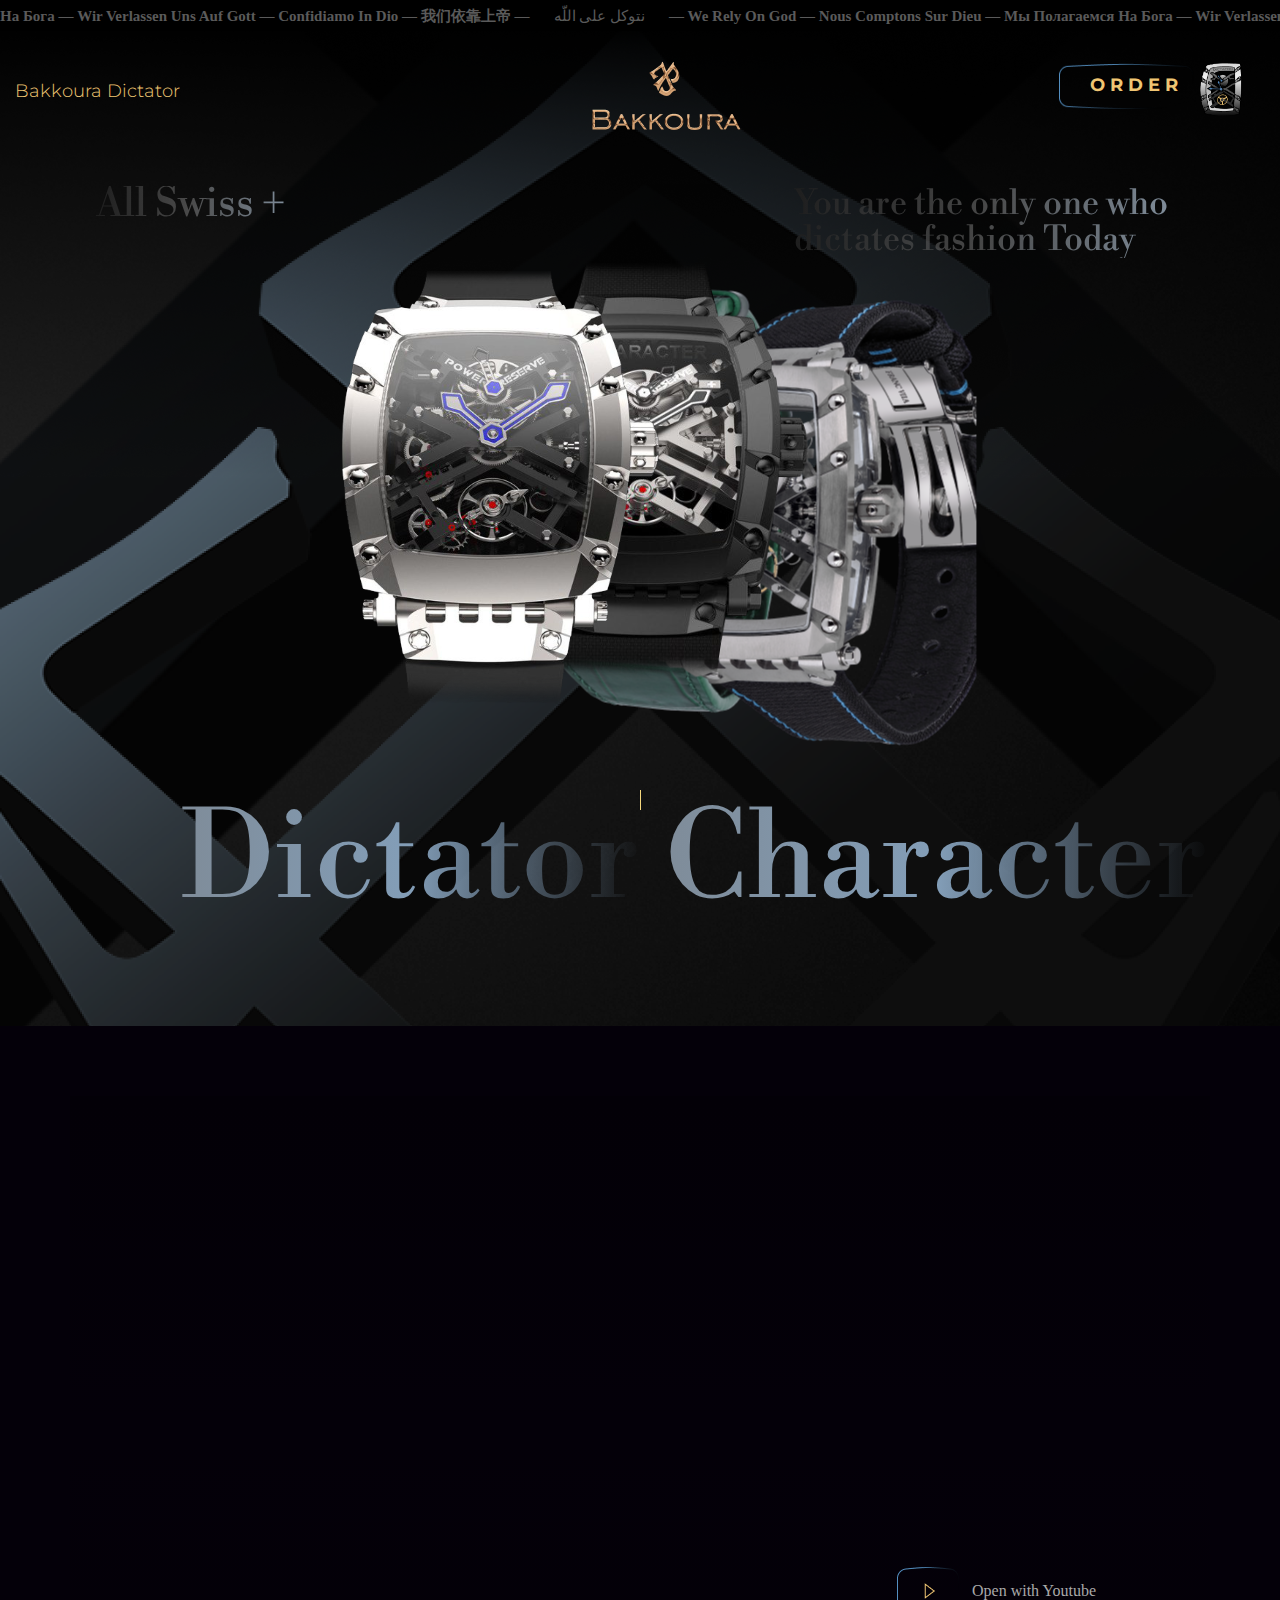
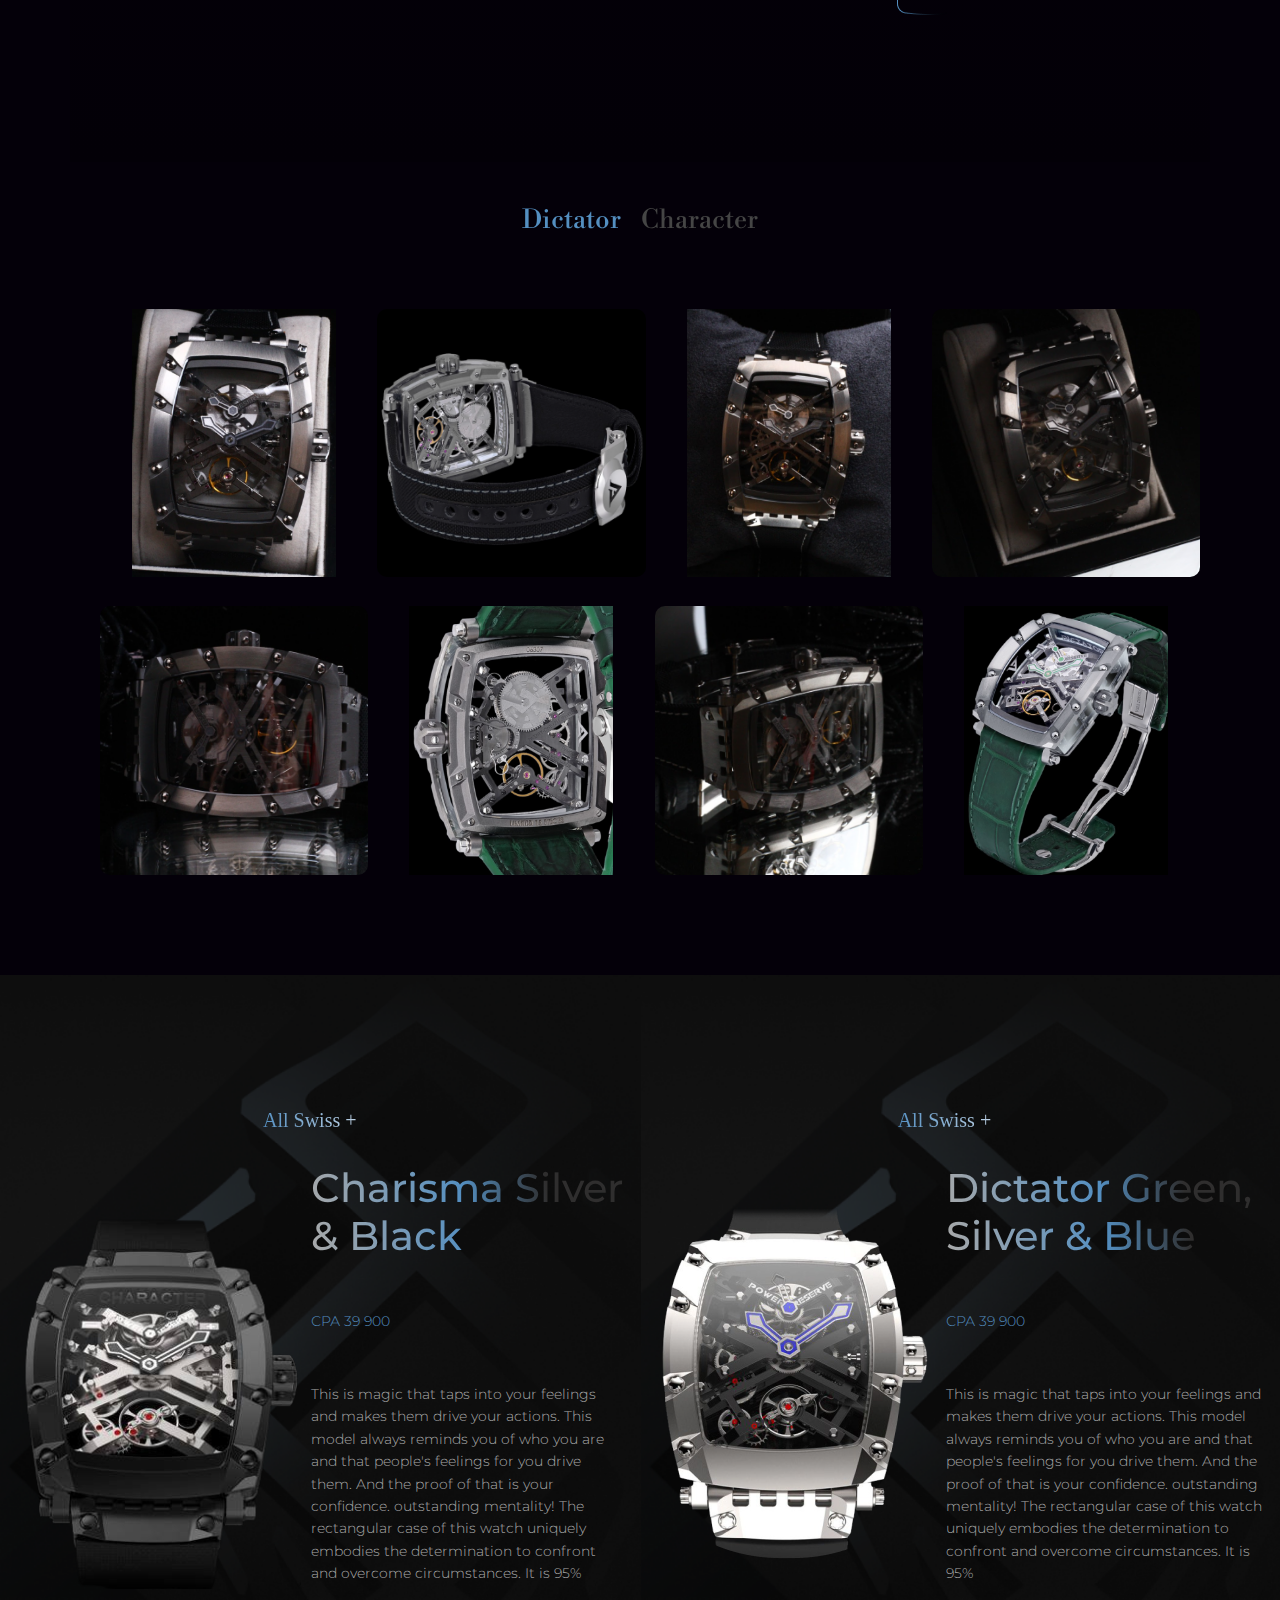
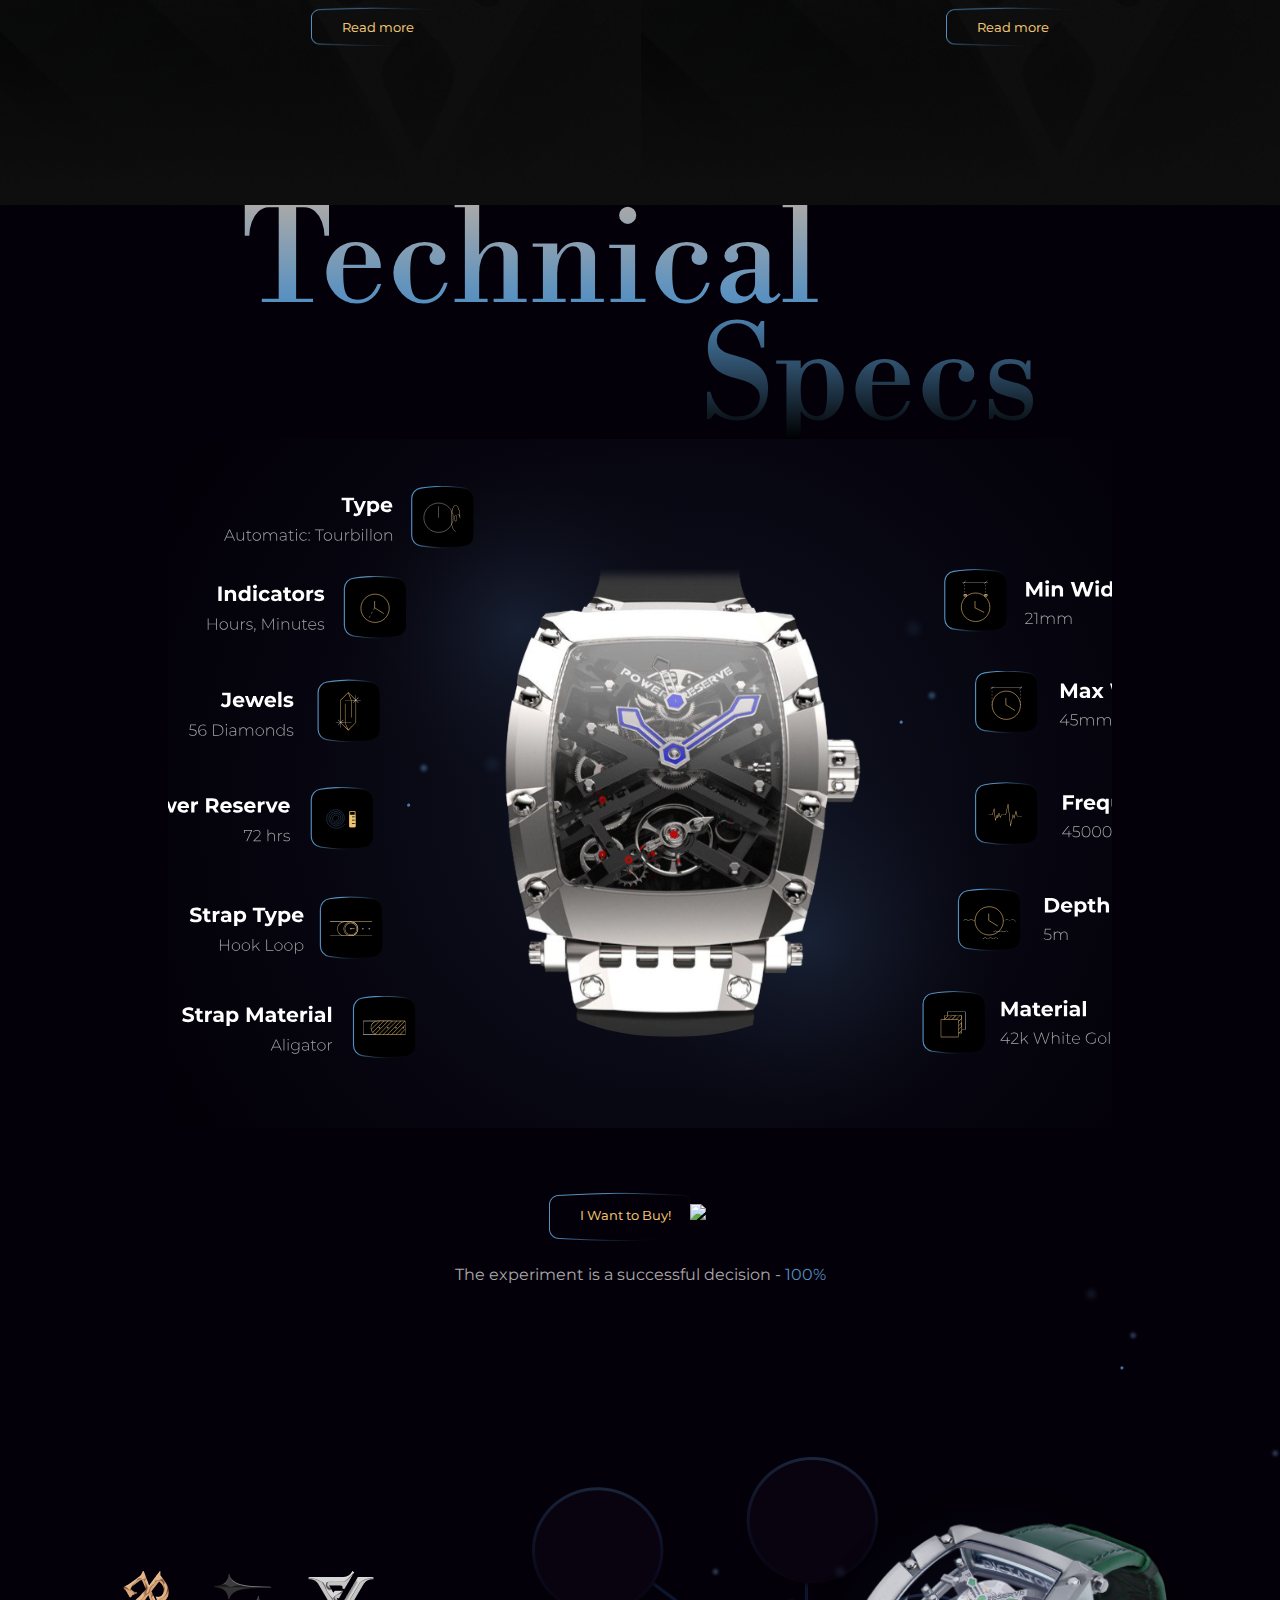
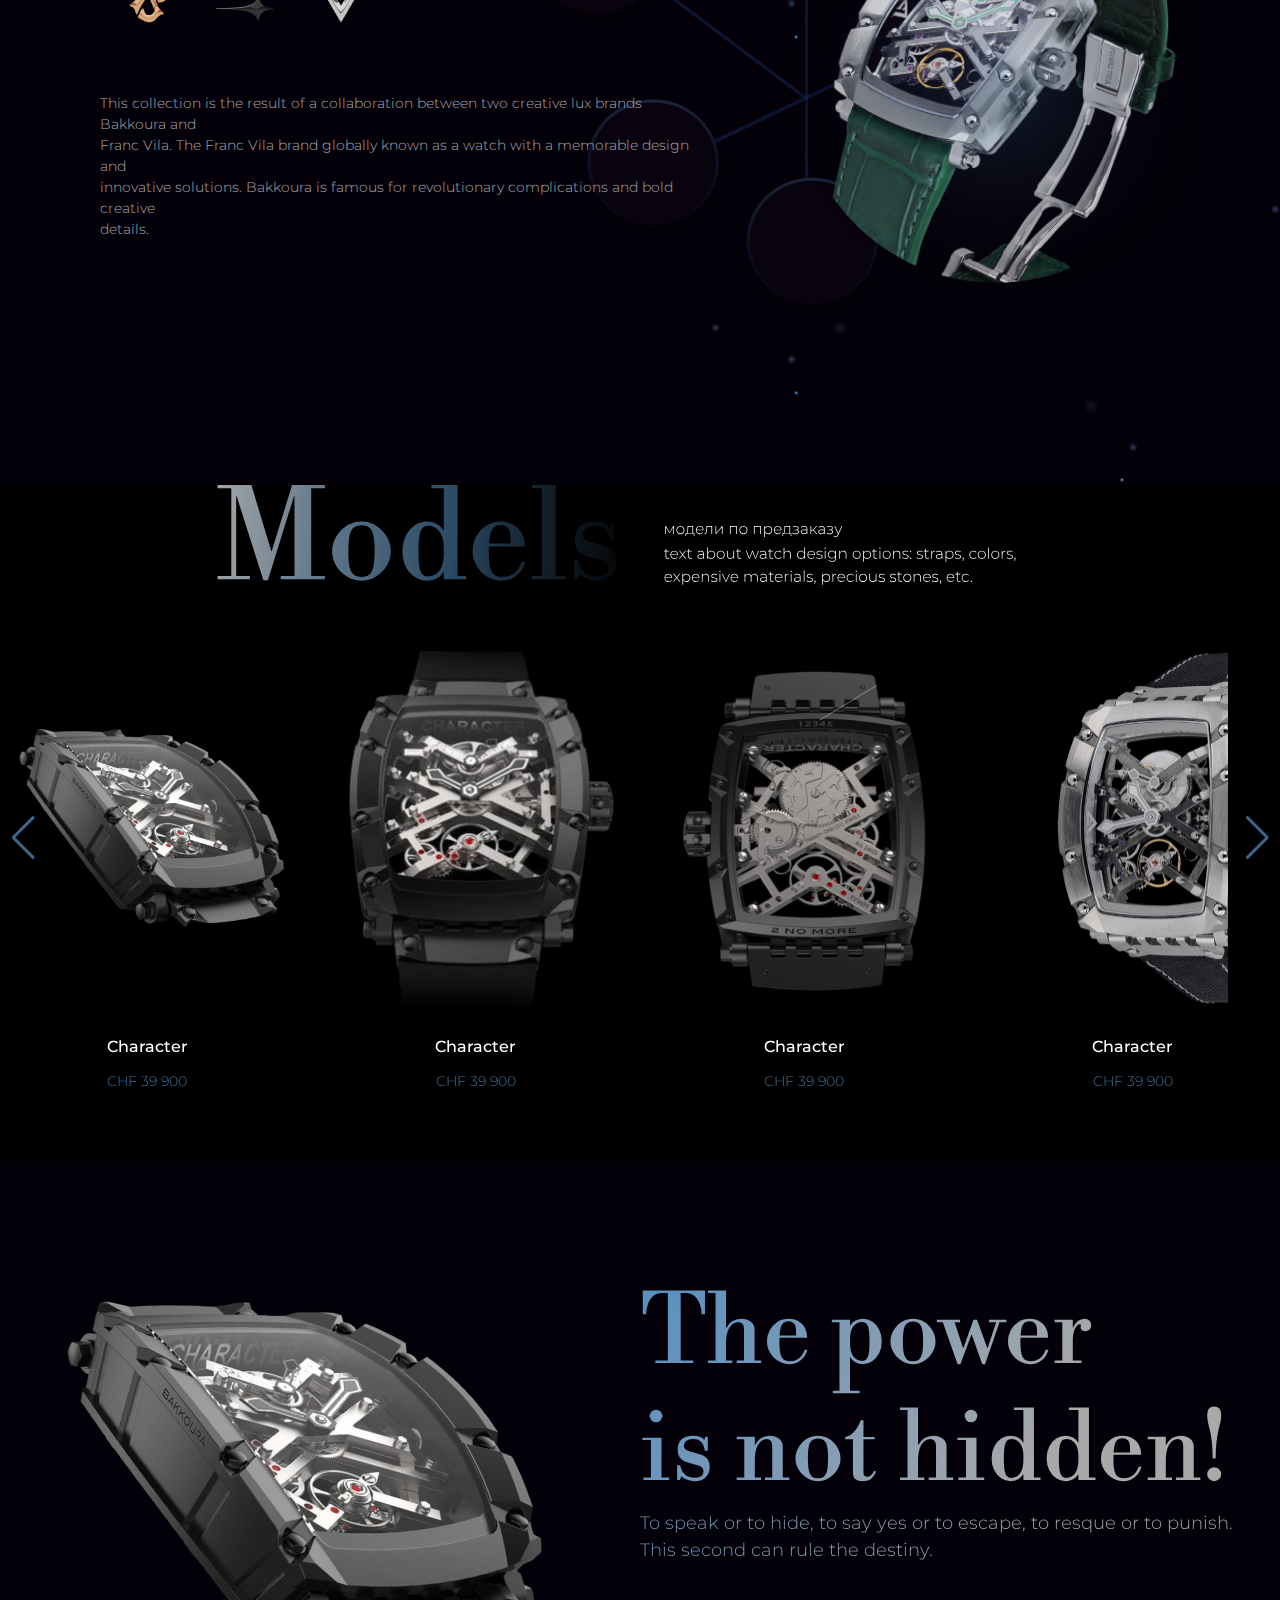
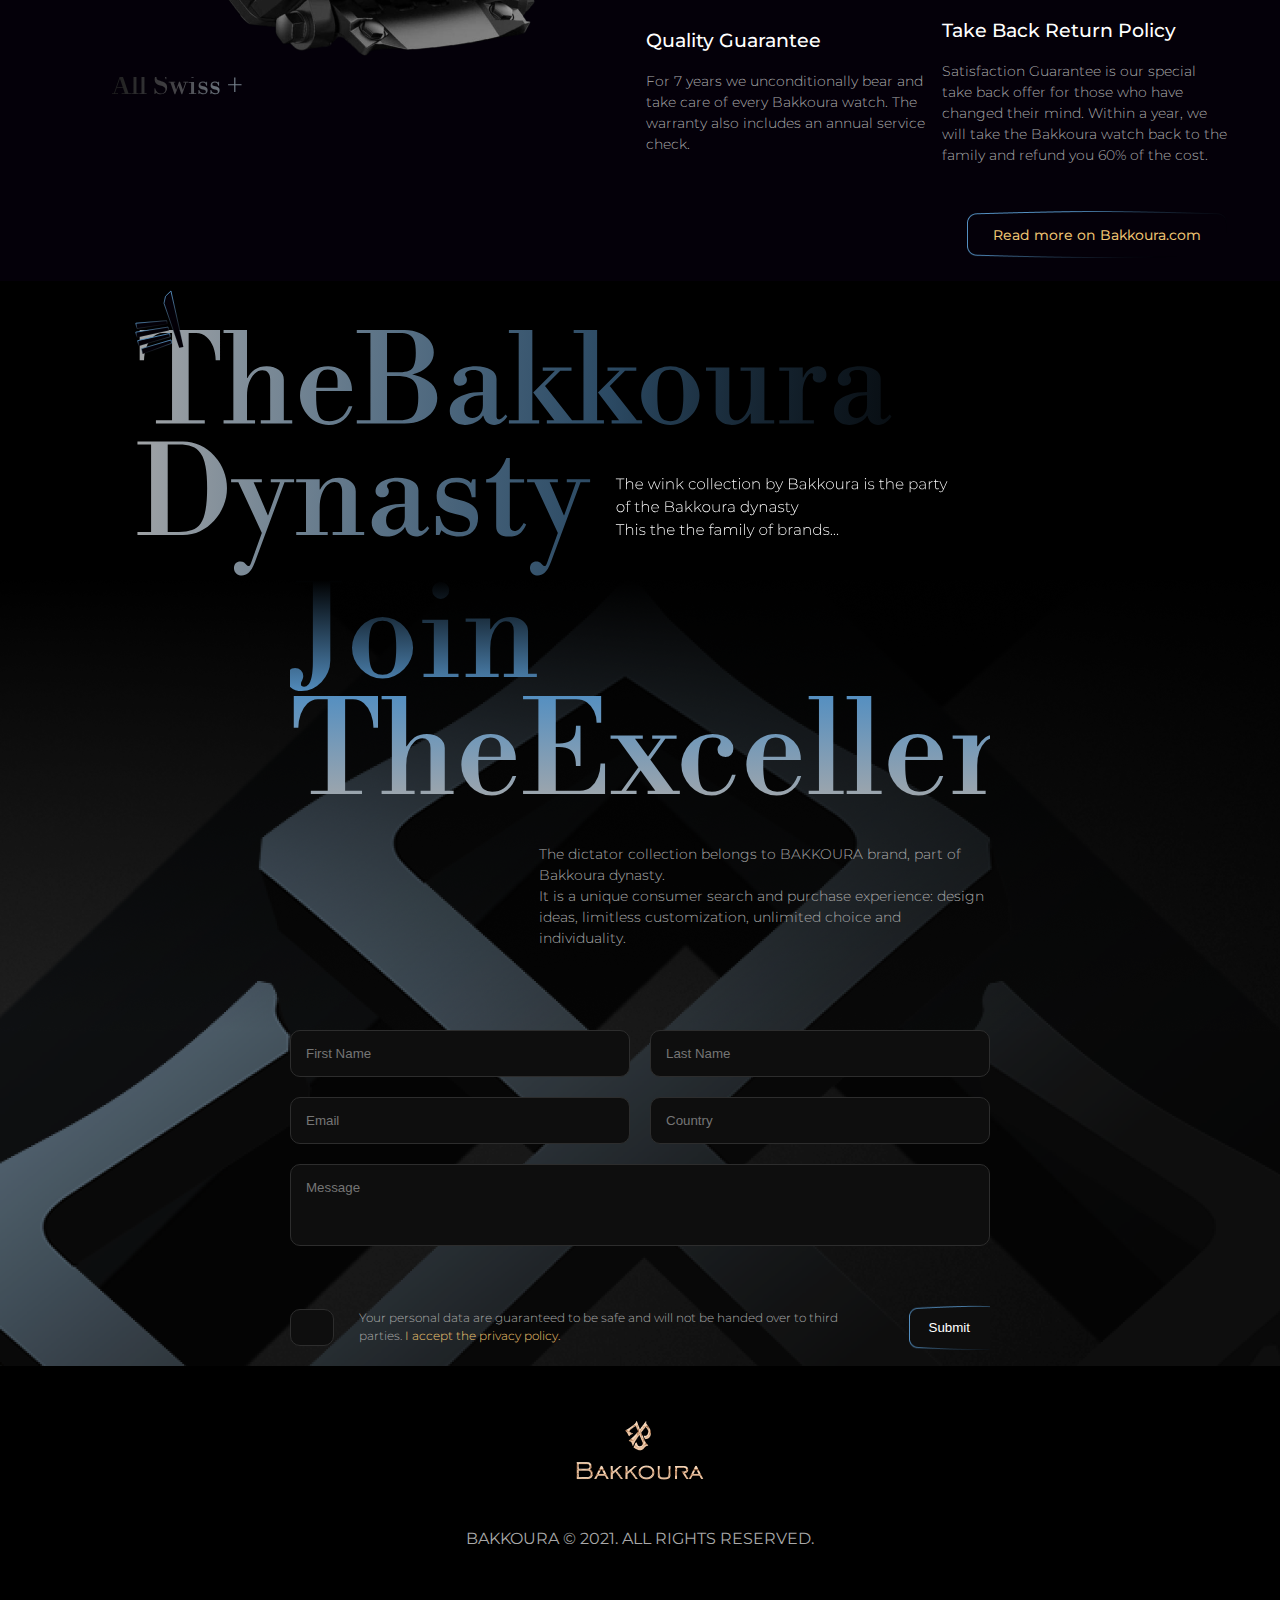
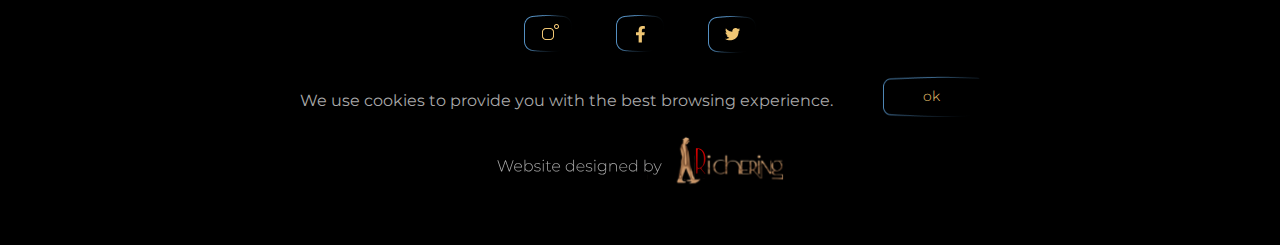
==== commit 06c288f5: "add modals for dictator" ====
--- a/index.html
+++ b/index.html
@@ -175,7 +175,7 @@
               This is magic that taps into your feelings and makes them drive your actions. This model always reminds you of who you are and that people's feelings for you drive them. And the proof of that is your confidence.
               outstanding mentality! The rectangular case of this watch uniquely embodies the determination to confront and overcome circumstances. It is 95% 
             </p>
-            <a target="_blank">Read more</a>
+            <a  id="dictatorBtn" target="_blank">Read more</a>
           </div>
         </div>
         <div class="watches-info-left-side-desktop">
@@ -190,7 +190,7 @@
               This is magic that taps into your feelings and makes them drive your actions. This model always reminds you of who you are and that people's feelings for you drive them. And the proof of that is your confidence.
               outstanding mentality! The rectangular case of this watch uniquely embodies the determination to confront and overcome circumstances. It is 95% 
             </p>
-            <a  target="_blank">Read more</a>
+            <a  id="dictatorBtn2" target="_blank">Read more</a>
 
           </div>
         </div>
@@ -214,7 +214,7 @@
                 This is magic that taps into your feelings and makes them drive your actions. This model always reminds you of who you are and that people's feelings for you drive them. And the proof of that is your confidence.
                 outstanding mentality! The rectangular case of this watch uniquely embodies the determination to confront and overcome circumstances. It is 95% 
               </p>
-              <a  target="_blank">Read more</a>
+              <a  id="dictatorBtn3" target="_blank">Read more</a>
             </div>
           </div>
           <div class="watches-info-left-side-mob">
@@ -229,7 +229,7 @@
                 This is magic that taps into your feelings and makes them drive your actions. This model always reminds you of who you are and that people's feelings for you drive them. And the proof of that is your confidence.
                 outstanding mentality! The rectangular case of this watch uniquely embodies the determination to confront and overcome circumstances. It is 95% 
               </p>
-              <a target="_blank">Read more</a>
+              <a id="dictatorBtn4" target="_blank">Read more</a>
   
             </div>
           </div>
@@ -603,9 +603,7 @@
 
                     <!-- Modal Dictator -->
                           <!-- The Modal -->
-                          <div id="DictatorModal" class="modal consModal">
-
-                            <!-- Modal content -->
+                          <!-- <div id="DictatorModal" class="modal consModal">
                             <div class="modal-content">
                               <span class="closeDictator">&times;</span>
                               <section class="popupPage">
@@ -621,7 +619,40 @@
                                 </div>
                             </section>
                             </div>
-                            </div>
+                            </div> -->
+
+
+
+                            <div id="DictatorModal" class="modal">
+
+                              <!-- Modal content -->
+                              <div class="modal-content">
+                                <span class="closeDictator">&times;</span>
+                                <section class="popupPage">
+                                  <div class="container">
+                                      <a href="index.html">
+                                          <div >
+                                              <!-- <img style="width: 4rem;" src="imgs/eye2x.gif" alt="" class=""> -->
+                                          </div>
+                                      </a>
+                                      <h1>
+                                        Dictator
+                                      </h1>
+                                      <p>
+                                        This is magic that taps into your feelings and makes them drive your actions. This model always reminds you of who you are and that people's feelings for you drive them. And the proof of that is your confidence.<br />                                          <br />
+                                          <br />
+                                          Controller: Unlimited power, this watch is chosen only by those who control their destiny, not allowing obstacles and barriers to stand in their way. This watch suits exactly that category of society, the proportion of which does not exceed 1%. The character of the lord is manifested in every detail. Indomitable will, outstanding personality, outstanding mentality! The rectangular case of this watch uniquely embodies the determination to confront and overcome circumstances. It is 95% transparent. The power is not hidden!   <br />
+                                          <br />
+                                          This is magic that taps into your feelings and makes them drive your actions. This model always reminds you of who you are and that people's feelings for you drive them. And the proof of that is your confidence.   <br />
+                                      </p>
+                                      <h1>Dictator Green, Siler & Blue</h1>
+                                      <p>
+                                        Controller: Unlimited power, this watch is chosen only by those who control their destiny, not allowing obstacles and barriers to stand in their way. This watch suits exactly that category of society, the proportion of which does not exceed 1%. The character of the lord is manifested in every detail. Indomitable will, outstanding personality, outstanding mentality! The rectangular case of this watch uniquely embodies the determination to confront and overcome circumstances. It is 95% transparent. The power is not hidden!
+                                      </p>
+                                  </div>
+                              </section>
+                              </div>
+                              </div>
 
                                                 <!--End Modal Dictator -->
 
@@ -641,18 +672,6 @@
 
 
 <script>
-  // Get the modal
-  // var modal = document.getElementById("myModal");
-  // var btn = document.getElementById("myBtn");
-  // var span = document.getElementsByClassName("close")[0];
-  // span.onclick = function() {
-  //   modal.style.display = "none";
-  // }
-  // window.onclick = function(event) {
-  //   if (event.target == modal) {
-  //     modal.style.display = "none";
-  //   }
-  // }
 
   var consultant_modal = document.getElementById("ConsultantModal");
   var span = document.getElementsByClassName("closeConsultant")[0];
@@ -674,7 +693,20 @@
 var dictator_modal = document.getElementById("DictatorModal");
   var span = document.getElementsByClassName("closeDictator")[0];
   var dictator_btn = document.getElementById("dictatorBtn");
+  var dictator_btn2 = document.getElementById("dictatorBtn2");
+  var dictator_btn3 = document.getElementById("dictatorBtn3");
+  var dictator_btn4 = document.getElementById("dictatorBtn4");
+  
   dictator_btn.onclick = function() {
+    dictator_modal.style.display = "block";
+  }
+  dictator_btn2.onclick = function() {
+    dictator_modal.style.display = "block";
+  }
+  dictator_btn3.onclick = function() {
+    dictator_modal.style.display = "block";
+  }
+  dictator_btn4.onclick = function() {
     dictator_modal.style.display = "block";
   }
   span.onclick = function() {
--- a/style.css
+++ b/style.css
@@ -2657,6 +2657,20 @@
   cursor: pointer;
 }
 
+/* The Close Button */
+.closeDictator {
+  color: #aaaaaa;
+  float: right;
+  font-size: 28px;
+  font-weight: bold;
+}
+
+.closeDictator:hover,
+.closeDictator:focus {
+  color: #6dbcff8a;
+  text-decoration: none;
+  cursor: pointer;
+}
 
 .titels{
   display: flex;
@@ -3190,6 +3204,11 @@
   .watches-info-mob {
   display: none !important;
   }
+  
+
+#DictatorModal .popupPage h1{
+  font-size: 3rem; text-align: left !important;
+}
   }
 @media screen and (min-width:200px) and (max-width:850px){
   .watches-info-desktop {
@@ -3197,6 +3216,9 @@
   }
   #Technical_Specs{
     margin-top: 5rem;
+  }
+  #DictatorModal .popupPage h1{
+    font-size: 1.5rem; text-align: left !important;
   }
   }
 .watches-info-desktop {
@@ -3205,7 +3227,7 @@
   display: flex;
 }
 .watches-info-right-side-desktop{
-  padding: 6rem;
+  padding: 1rem;
 display: flex;
 justify-content: center;
 align-items: center;
@@ -3214,7 +3236,7 @@
 }
 
 .watches-info-left-side-desktop{
-  padding: 3rem;
+  padding: 1rem;
   display: flex;
   justify-content: center;
   align-items: center;
@@ -3222,10 +3244,10 @@
   background-size: cover;
 }
 .watches-info-right-side-img-desktop{
-margin-right: 1rem;
+margin-right: 10px;
 }
 .watches-info-left-side-img-desktop{
-  margin-right: 1rem;
+  margin-right: 10px;
 
 }
 
@@ -3466,4 +3488,4 @@
   position: relative;
   left: 15rem;
   bottom: 25rem;
-}+}
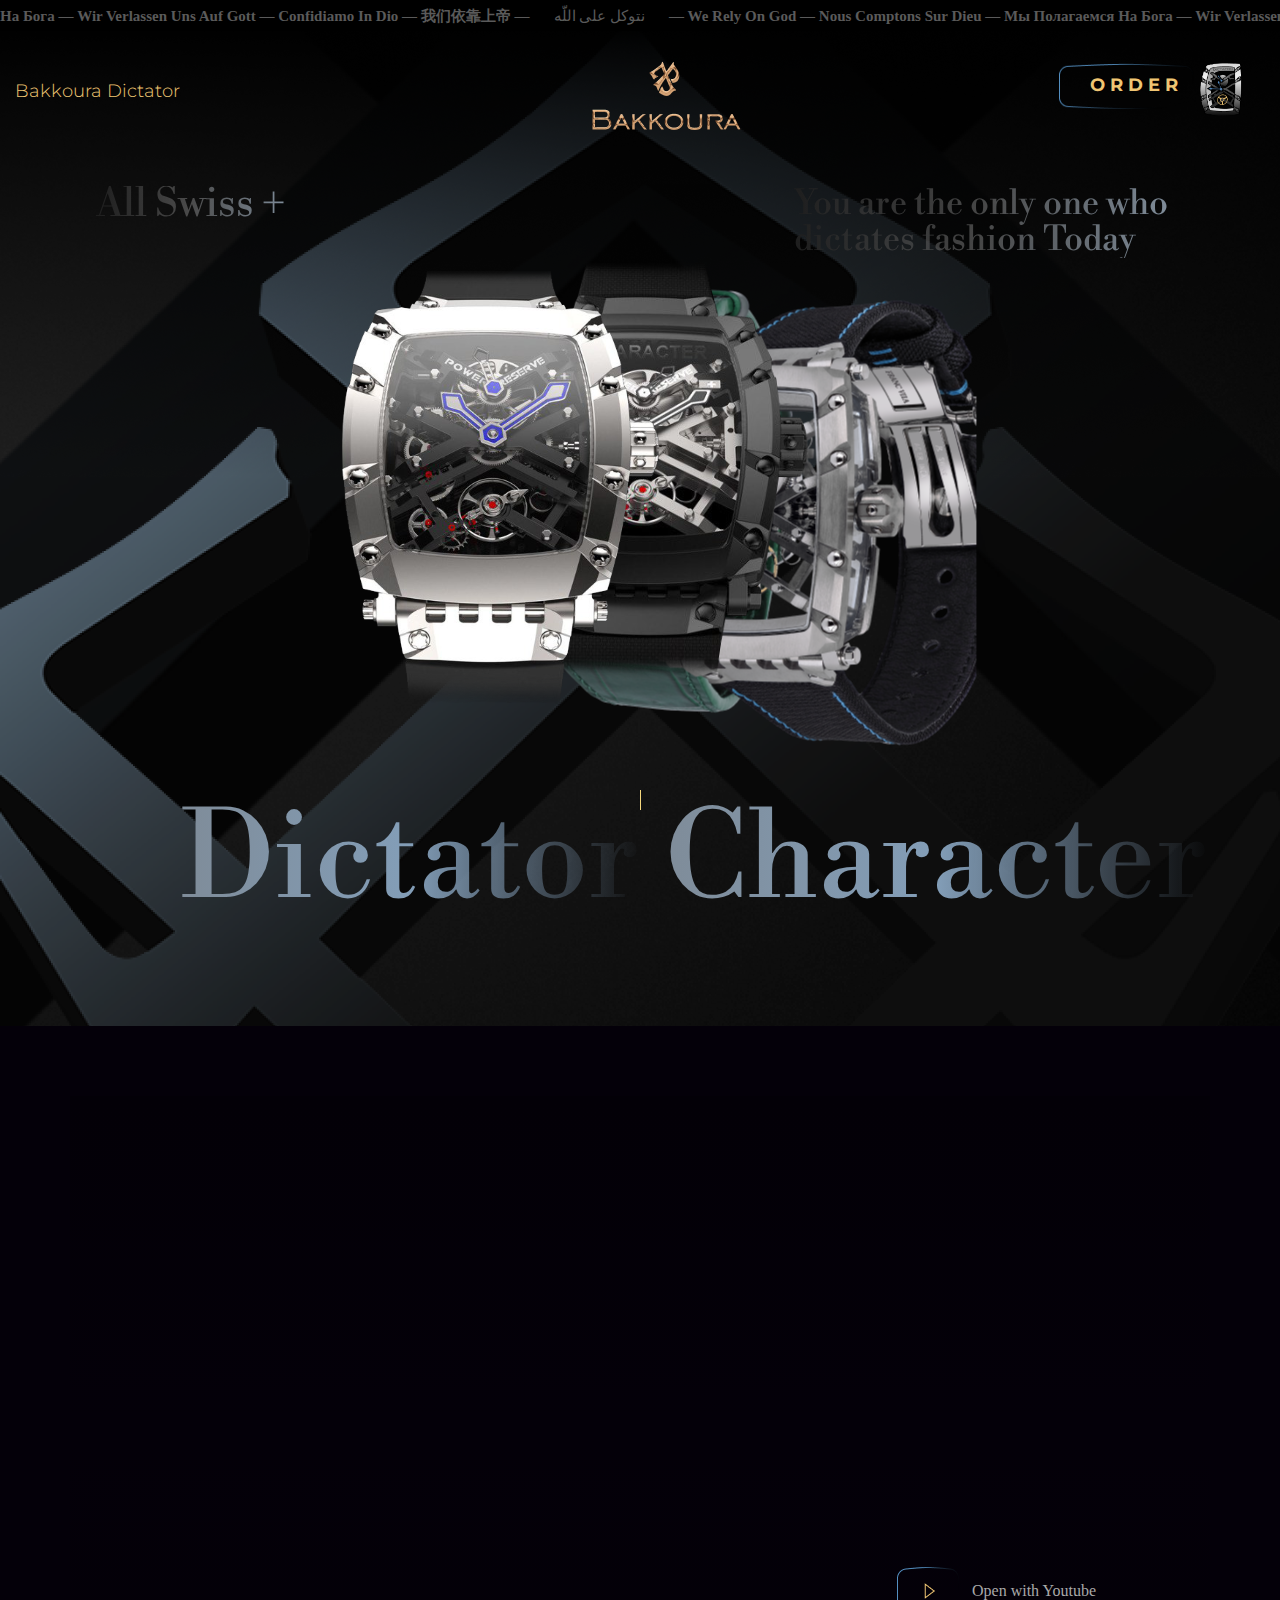
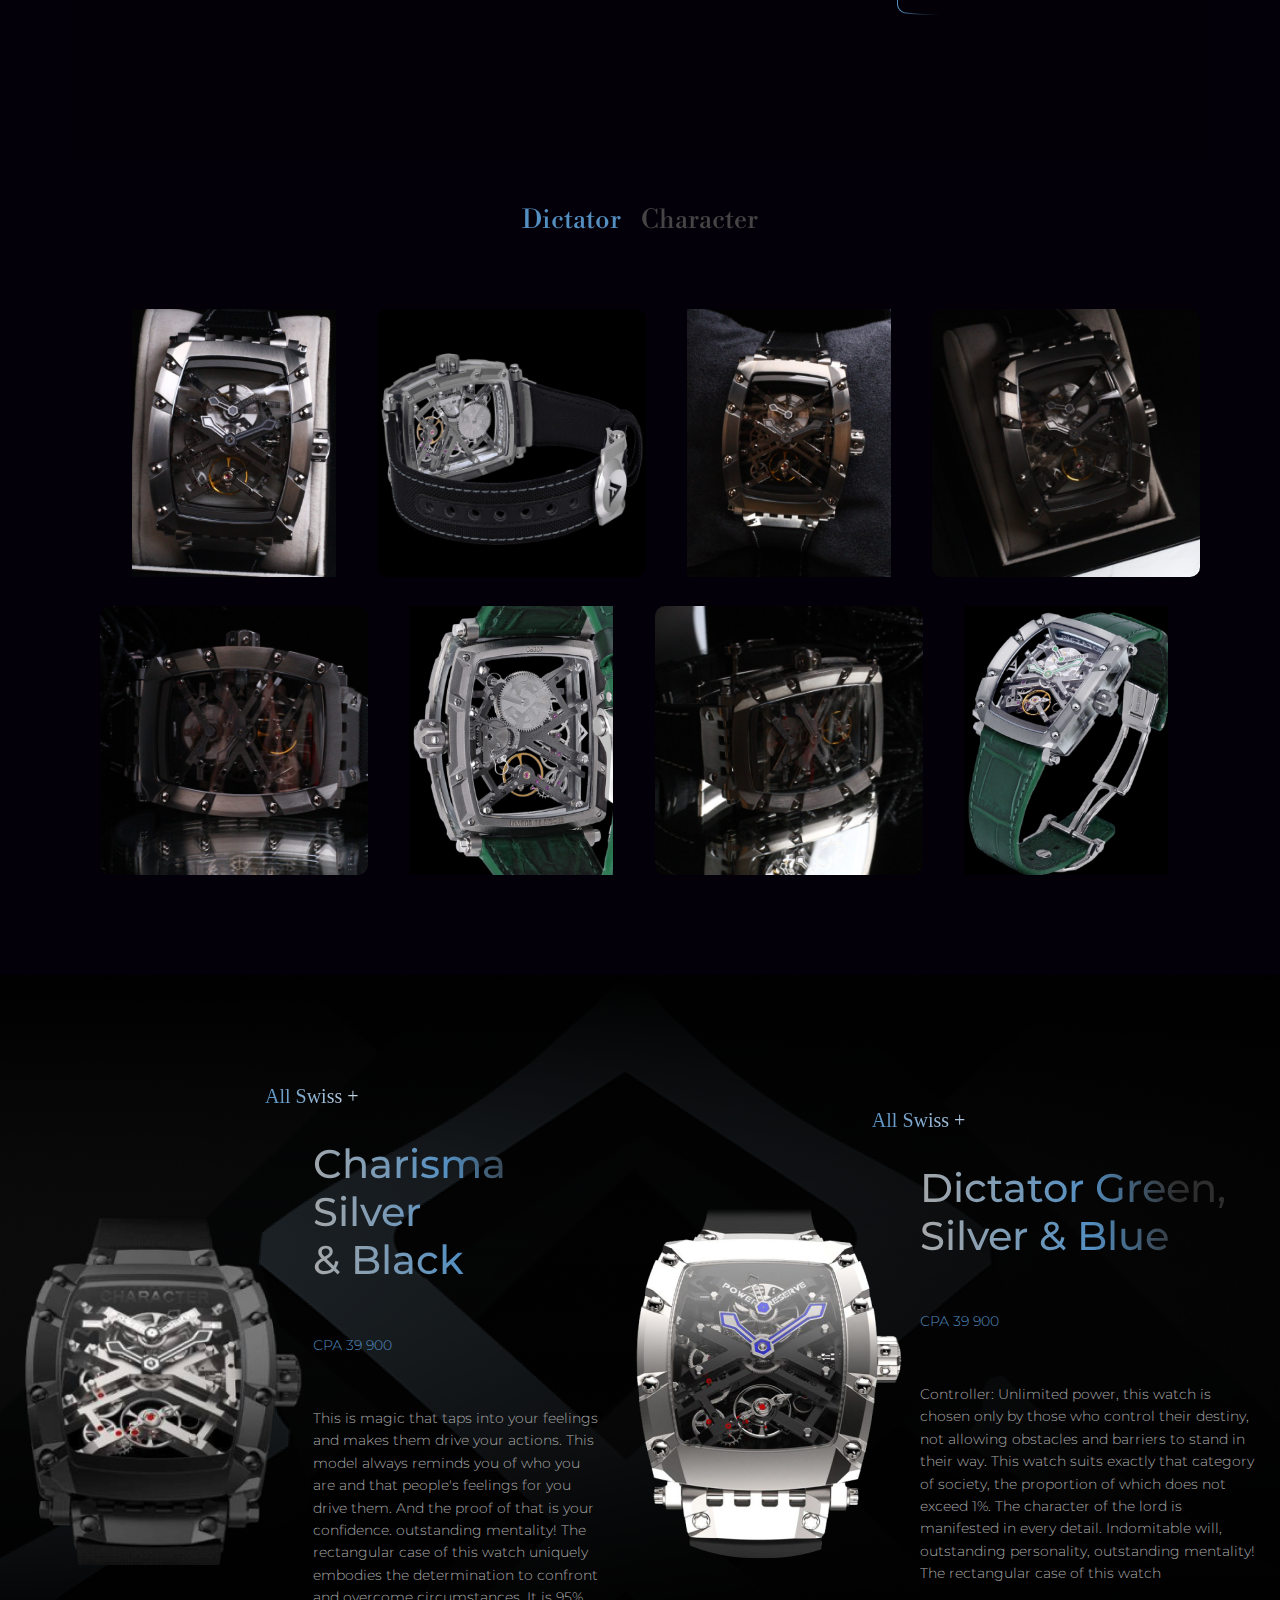
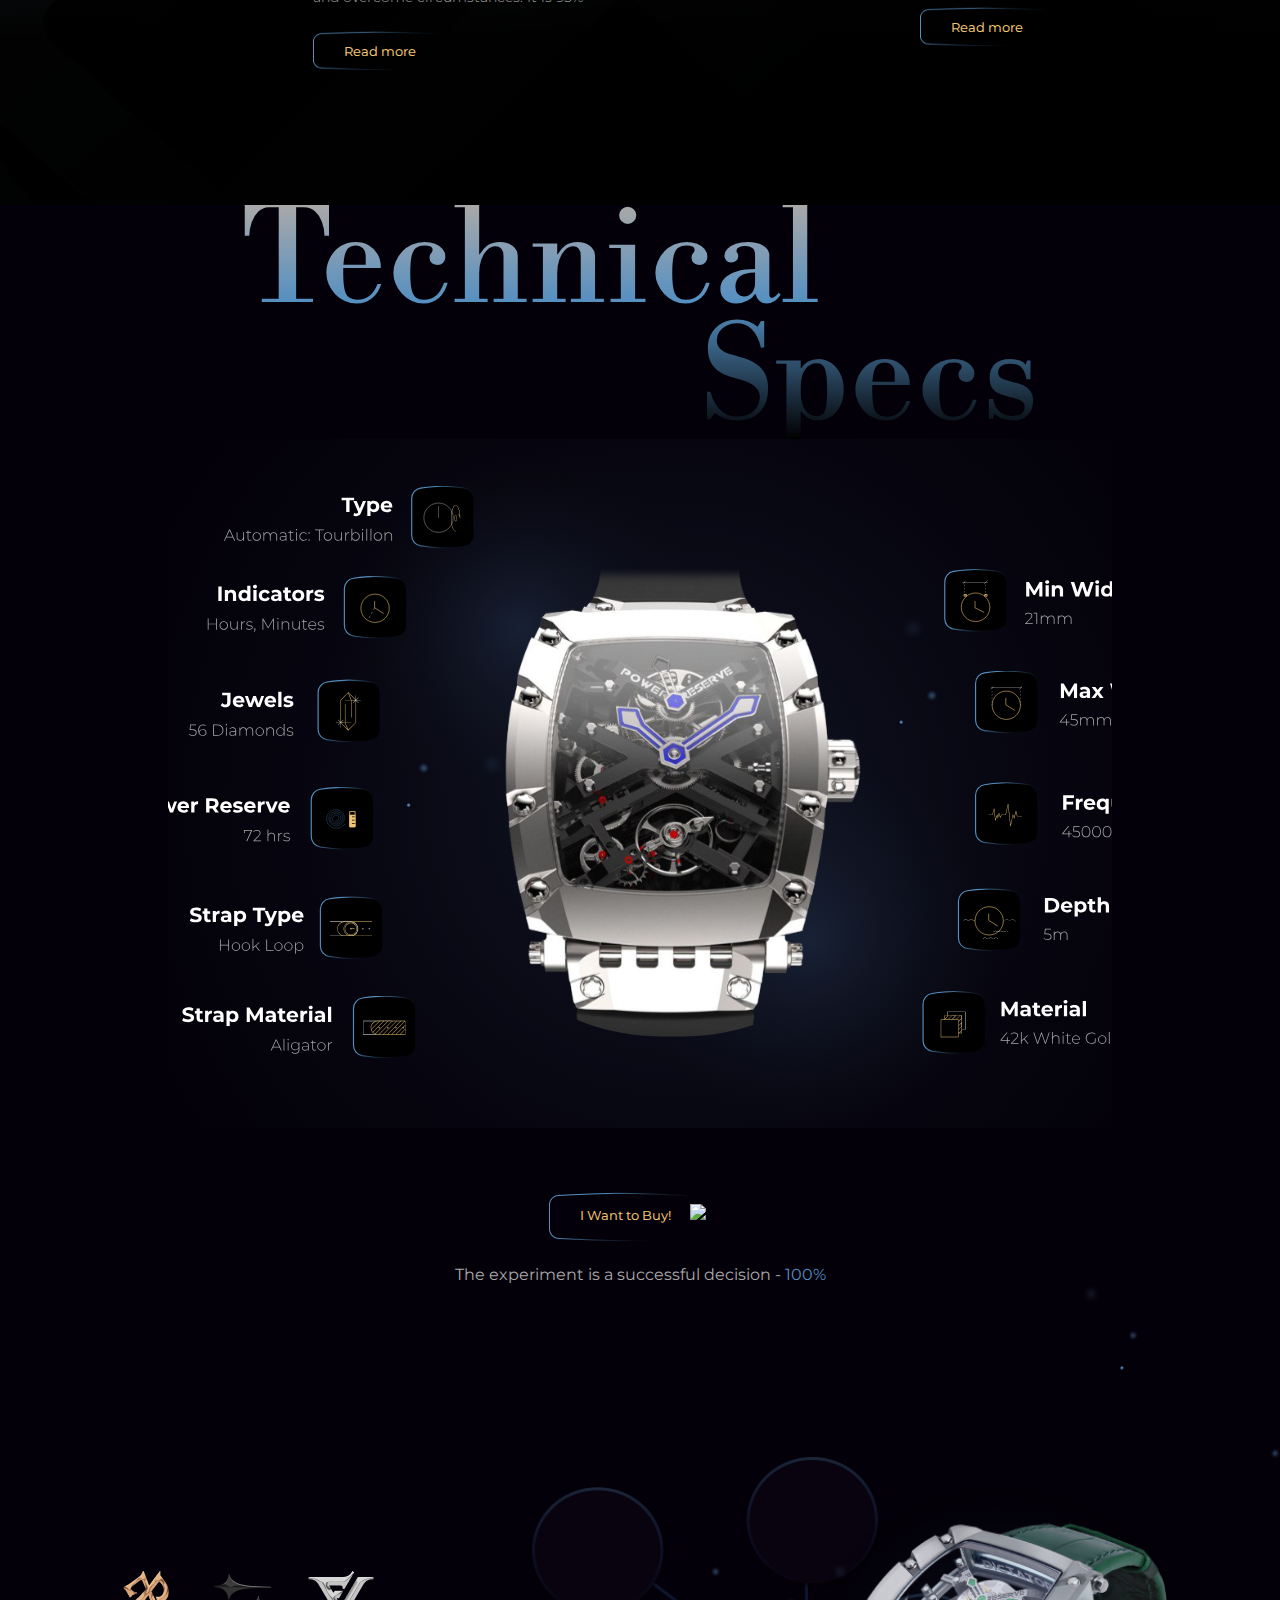
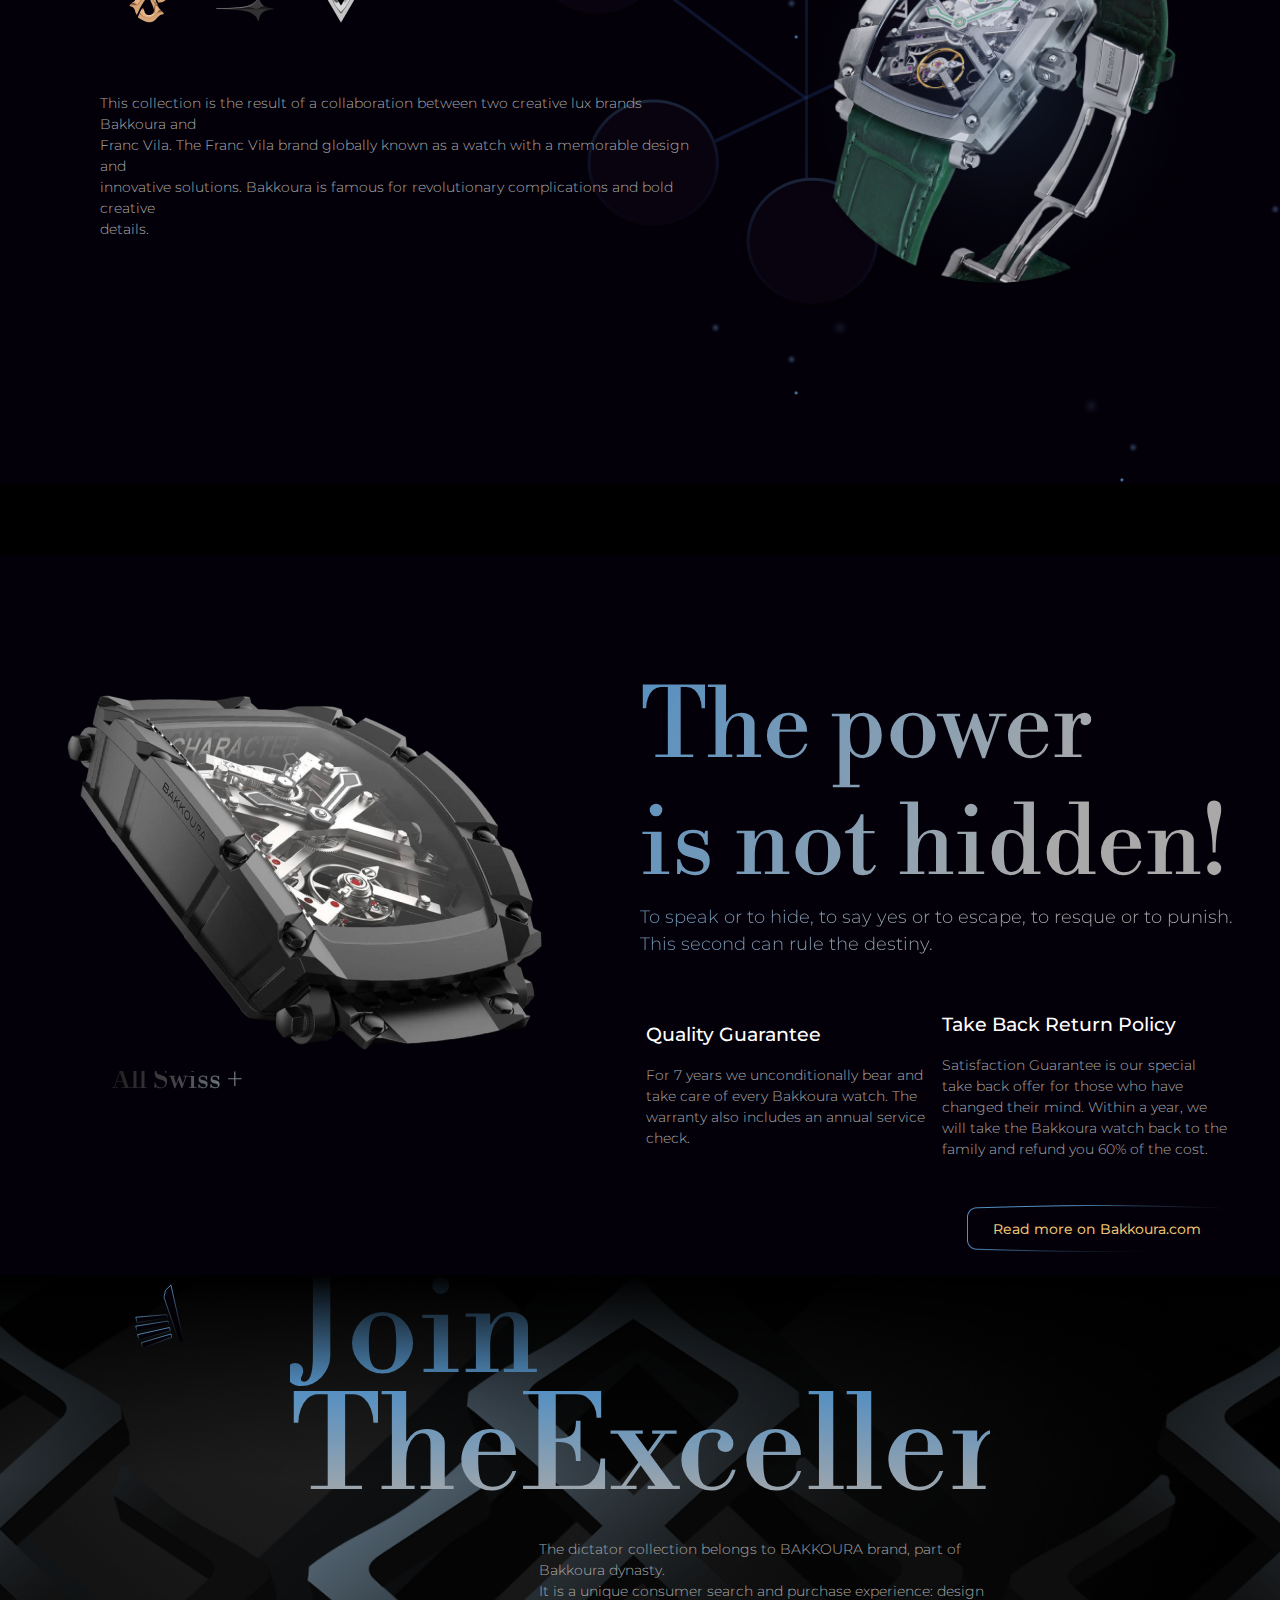
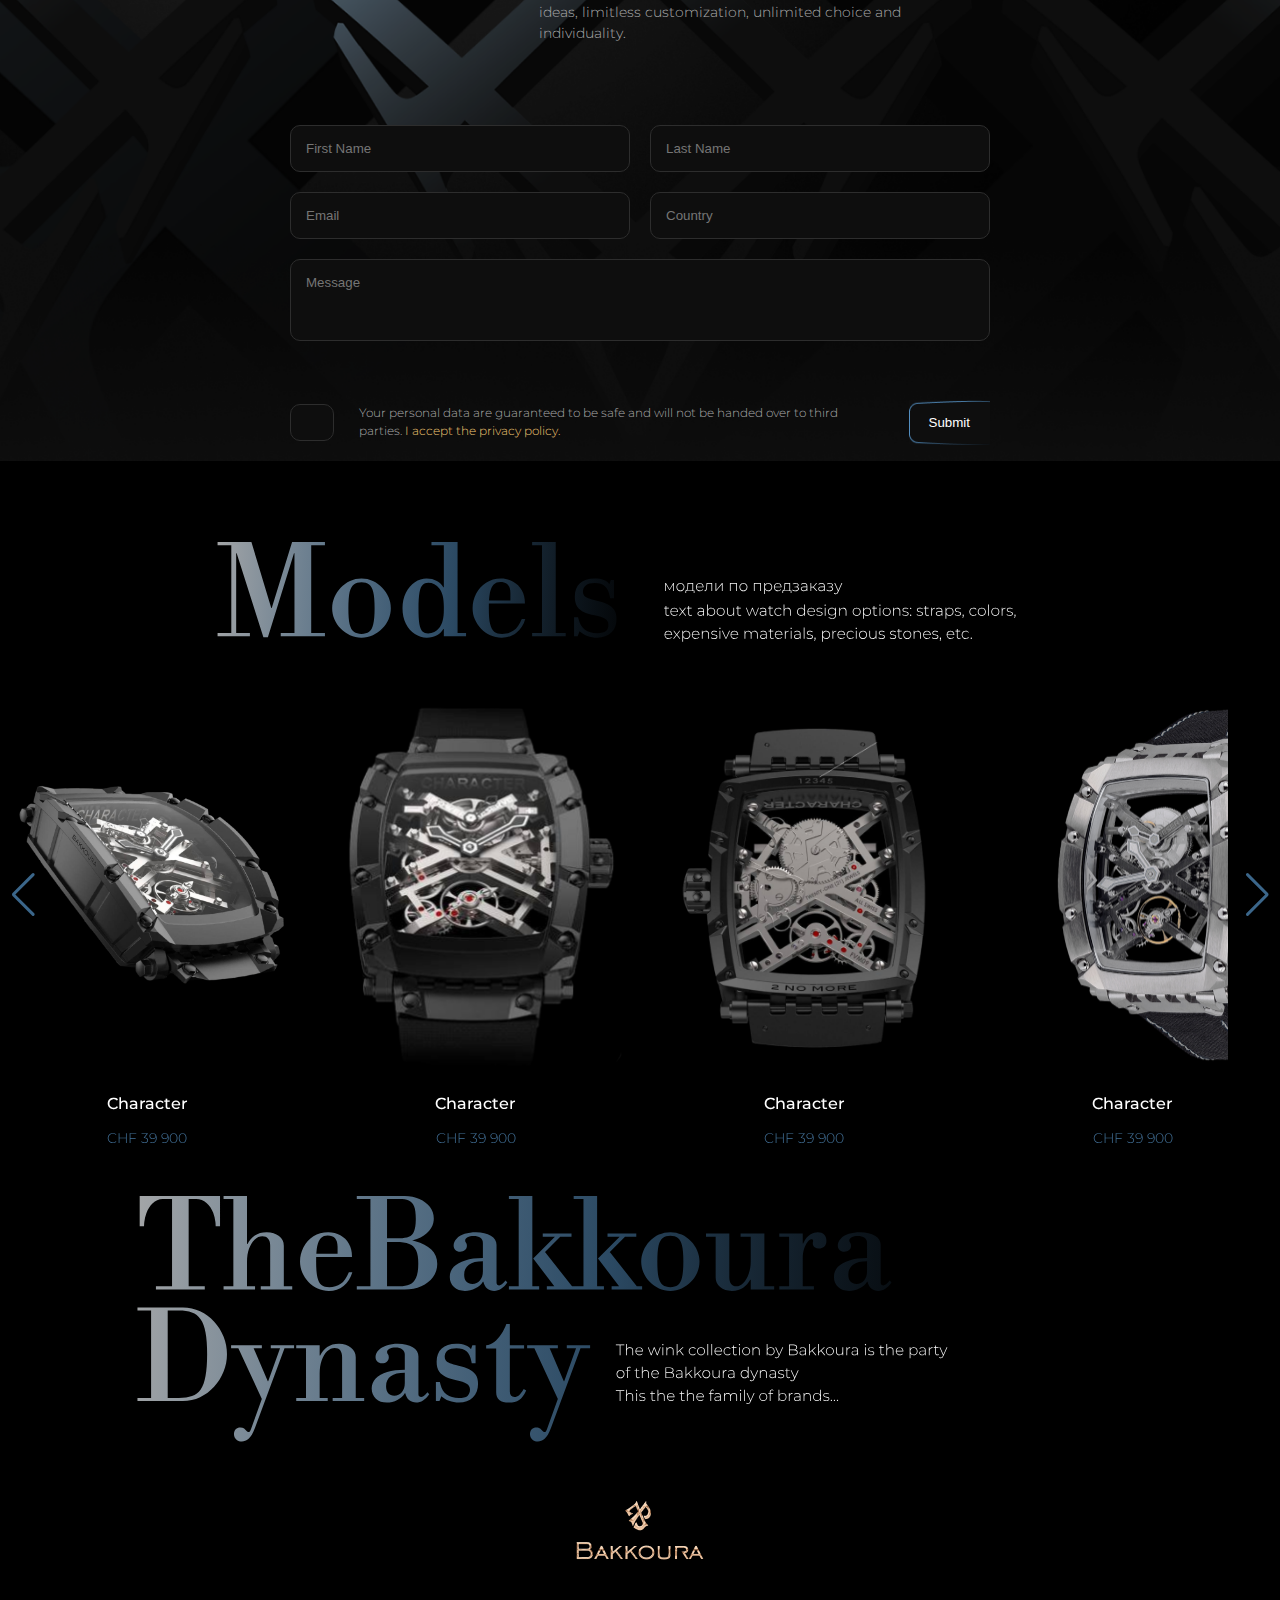
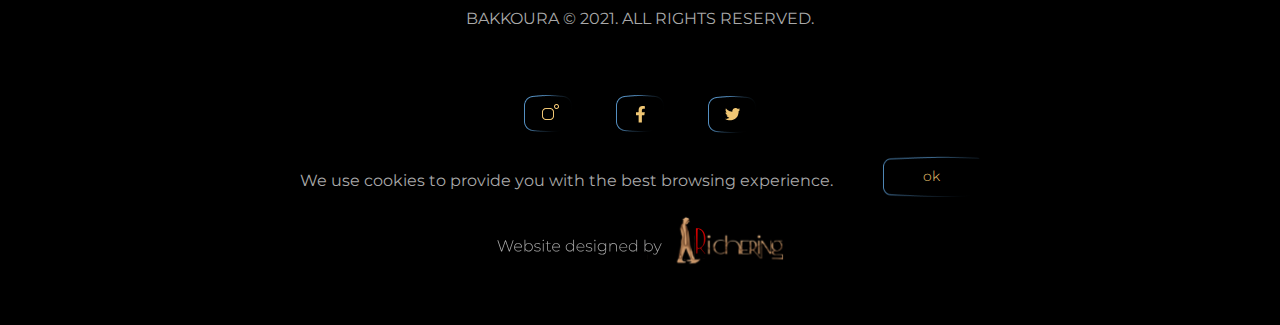
==== commit 5336b305: "add filter to background" ====
--- a/index.html
+++ b/index.html
@@ -172,8 +172,7 @@
             <h4>Charisma Silver <br/>& Black</h4>
             <p style="color: #548FC1 !important;">СРА 39 900</p>
             <p>
-              This is magic that taps into your feelings and makes them drive your actions. This model always reminds you of who you are and that people's feelings for you drive them. And the proof of that is your confidence.
-              outstanding mentality! The rectangular case of this watch uniquely embodies the determination to confront and overcome circumstances. It is 95% 
+              This is magic that taps into your feelings and makes them drive your actions. This model always reminds you of who you are and that people's feelings for you drive them. And the proof of that is your confidence. outstanding mentality! The rectangular case of this watch uniquely embodies the determination to confront and overcome circumstances. It is 95% 
             </p>
             <a  id="dictatorBtn" target="_blank">Read more</a>
           </div>
@@ -187,9 +186,8 @@
             <h4>Dictator Green, Silver & Blue</h4>
             <p style="color: #548FC1;">СРА 39 900</p>
             <p>
-              This is magic that taps into your feelings and makes them drive your actions. This model always reminds you of who you are and that people's feelings for you drive them. And the proof of that is your confidence.
-              outstanding mentality! The rectangular case of this watch uniquely embodies the determination to confront and overcome circumstances. It is 95% 
-            </p>
+              Controller: Unlimited power, this watch is chosen only by those who control their destiny, not allowing obstacles and barriers to stand in their way. This watch suits exactly that category of society, the proportion of which does not exceed 1%. The character of the lord is manifested in every detail. Indomitable will, outstanding personality, outstanding mentality! The rectangular case of this watch 
+             </p>
             <a  id="dictatorBtn2" target="_blank">Read more</a>
 
           </div>
@@ -283,7 +281,7 @@
         <img style="width: 45%;   margin-top: -100px;
         padding-top: 4rem;
         padding-left: 1rem;" src="./imgs/Frame 231 3.svg"/></a>
-          <p style="margin-top: 1.5rem; color:#A9A9A9 !important">The experiment is a successful decision - <span style="color: #548FC1;">100%</span></p>
+          <p style="margin-top: 1.5rem; color:#A9A9A9 !important" class="exper-section">The experiment is a successful decision - <span style="color: #548FC1;">100%</span></p>
           <!-- <img style="width: fit-content;margin-top: 1rem;" src="imgs/hand-icon.svg"/> -->
 
     </section>
@@ -318,9 +316,85 @@
         <!-- <img src="imgs/light.png"/> -->
       </div>
     </section>
-    <!-- // ====================== section5-5 ====================== // -->
+
+    <!--  ====================== section6 ======================  -->
+    <img class="hand-under-eye"  src="imgs/hand-icon.svg"/>
+    <section class="section6"  style="min-height: 45rem;">
+      <div class="left_side left_side1">
+        <img src="imgs/power-left-img.png" />
+        <div class="text-all-swits-up-on-the-wink-section" >All Swiss +</div>
+        <div class="eye">
+          <!-- <img src="imgs/about eye.gif" alt="" class=""> -->
+        </div>
+      </div>
+      <div class="right_side">
+        <div class="top">
+          <h1>The power
+            <br />
+            is not hidden!
+           </h1>
+          <p style="font-weight: 300 !important;">
+            To speak or to hide, to say yes or to escape,  to resque or to punish.
+            <br />
+            This second can rule the destiny.          </p>
+        </div>
+        <div class="botom">
+          <div class="left_side">
+            <h2>Quality Guarantee</h2>
+            <p>
+              For 7 years we unconditionally bear and take care of every Bakkoura watch. The warranty also includes an
+              annual service check.
+            </p>
+          </div>
+          <div class="right_side">
+            <h2>Take Back Return Policy</h2>
+            <p>
+              Satisfaction Guarantee is our special take back offer for those who have changed their mind. Within a
+              year, we will take the Bakkoura watch back to the family and refund you 60% of the cost.
+            </p>
+            <a href="https://www.bakkoura.com/watch/la-brunette" target="_blank">Read more on Bakkoura.com</a>
+          </div>
+        </div>
+      </div>
+    </section>
+
+
+        <!--  ====================== section7 ======================  -->
+        <section class="section7 ">
+          <h1>
+            Join
+            <br />
+            TheExcellence
+          </h1>
+          <p>
+            The dictator collection belongs to BAKKOURA brand, part of Bakkoura dynasty.
+            <br />
+            It is a unique consumer search and purchase experience: design ideas, limitless customization, unlimited choice
+            and individuality.
+          </p>
+          <form action="Success.html" method="POST">
+            <div class="inputs">
+              <input type="text" id="First Name" placeholder="First Name" required/>
+              <input type="text" id="First-Name" placeholder="Last Name" required/>
+              <input type="Email" id="Email" placeholder="Email" required/>
+              <input type="text" id="Country" placeholder="Country" required/>
+            </div>
+            <input class="Message" type="text" id="Message" placeholder="Message" required/>
+            <div class="last">
+              <input type="checkbox" class="checked"   style="width: 48px;height:37px;border-radius: 25%;" />
+              <p>
+                Your personal data are guaranteed to be safe and will not be handed over to third parties.
+                <span>I accept the privacy policy.</span>
+              </p>
+              <input  class="submit" type="submit" value="Submit" style="border-radius: 1px !important;">
+            </div>
+          </form>
+        </section>
+        <!-- // ====================== section7 ====================== // -->
+
+            <!-- // ====================== section5-5 ====================== // -->
     <section style="
-    min-height: 25rem;text-align: center;
+    min-height: 25rem;text-align: center; margin-top: 5rem;
 ">
 
 <object class="title-logos-section" data="./imgs/Models-desktop.svg"></object>
@@ -376,46 +450,6 @@
       <div class="swiper-button-next"></div>
     </div>
   </section>
-    <!--  ====================== section6 ======================  -->
-    <img class="hand-under-eye"  src="imgs/hand-icon.svg"/>
-    <section class="section6"  style="min-height: 45rem;">
-      <div class="left_side left_side1">
-        <img src="imgs/power-left-img.png" />
-        <div class="text-all-swits-up-on-the-wink-section" >All Swiss +</div>
-        <div class="eye">
-          <!-- <img src="imgs/about eye.gif" alt="" class=""> -->
-        </div>
-      </div>
-      <div class="right_side">
-        <div class="top">
-          <h1>The power
-            <br />
-            is not hidden!
-           </h1>
-          <p style="font-weight: 300 !important;">
-            To speak or to hide, to say yes or to escape,  to resque or to punish.
-            <br />
-            This second can rule the destiny.          </p>
-        </div>
-        <div class="botom">
-          <div class="left_side">
-            <h2>Quality Guarantee</h2>
-            <p>
-              For 7 years we unconditionally bear and take care of every Bakkoura watch. The warranty also includes an
-              annual service check.
-            </p>
-          </div>
-          <div class="right_side">
-            <h2>Take Back Return Policy</h2>
-            <p>
-              Satisfaction Guarantee is our special take back offer for those who have changed their mind. Within a
-              year, we will take the Bakkoura watch back to the family and refund you 60% of the cost.
-            </p>
-            <a href="https://www.bakkoura.com/watch/la-brunette" target="_blank">Read more on Bakkoura.com</a>
-          </div>
-        </div>
-      </div>
-    </section>
 
     <!-- // ====================== section6 ====================== // -->
 
@@ -429,38 +463,6 @@
     <object class="all_logos_mobile" data="./imgs/all_logos_mobile.svg"></object>
 
     </section>
-    <!--  ====================== section7 ======================  -->
-    <section class="section7 ">
-      <h1>
-        Join
-        <br />
-        TheExcellence
-      </h1>
-      <p>
-        The dictator collection belongs to BAKKOURA brand, part of Bakkoura dynasty.
-        <br />
-        It is a unique consumer search and purchase experience: design ideas, limitless customization, unlimited choice
-        and individuality.
-      </p>
-      <form action="Success.html" method="POST">
-        <div class="inputs">
-          <input type="text" id="First Name" placeholder="First Name" required/>
-          <input type="text" id="First-Name" placeholder="Last Name" required/>
-          <input type="Email" id="Email" placeholder="Email" required/>
-          <input type="text" id="Country" placeholder="Country" required/>
-        </div>
-        <input class="Message" type="text" id="Message" placeholder="Message" required/>
-        <div class="last">
-          <input type="checkbox" class="checked"   style="width: 48px;height:37px;border-radius: 25%;" />
-          <p>
-            Your personal data are guaranteed to be safe and will not be handed over to third parties.
-            <span>I accept the privacy policy.</span>
-          </p>
-          <input  class="submit" type="submit" value="Submit" style="border-radius: 1px !important;">
-        </div>
-      </form>
-    </section>
-    <!-- // ====================== section7 ====================== // -->
 
     <!--  ====================== Footer ======================  -->
     <footer>
--- a/style.css
+++ b/style.css
@@ -1324,9 +1324,8 @@
   padding-left: 290px;
   padding-right: 290px;
   /* background-image: url(imgs/wallpaper/contact_us_wallpaper.png); */
-  background-size: contain;
+  background-size: cover;
   background-image: url("imgs/wallpapersden 1.png");
-  background-size: auto;
   background-position-x: center;
 }
 .section7 h1{
@@ -3012,7 +3011,12 @@
   }
   .section5-5 .left_side p{
     padding: 1rem !important;
-    text-align: center !important;
+    text-align: left !important;
+  }
+  .exper-section{
+  margin-right: 10px !important;
+    margin-left: 10px !important;
+    font-size: 15px !important;
   }
 }
 @media screen and (min-width:100px) and (max-width:550px){
@@ -3225,14 +3229,20 @@
   width: 100%;
   height: 830px;
   display: flex;
+  background-size: cover;
+  /* background-image: url("imgs/wallpapersden 1.png"); */
+    background: linear-gradient(rgba(0, 0, 0, 0.418) 25%, rgba(0, 0, 0, 0.978)80%),
+      url('imgs/wallpapersden 1.png');
+  background-position-x: center;
+  background-repeat: no-repeat;
 }
 .watches-info-right-side-desktop{
   padding: 1rem;
 display: flex;
 justify-content: center;
 align-items: center;
-    background-image: url("imgs/watctesinfo/info-watch-bg.png");
-    background-size: cover;
+/* background-image: url("imgs/wallpapersden 1.png");
+background-size: cover; */
 }
 
 .watches-info-left-side-desktop{
@@ -3240,8 +3250,8 @@
   display: flex;
   justify-content: center;
   align-items: center;
-  background-image: url("imgs/watctesinfo/info-watch-bg.png");
-  background-size: cover;
+  /* background-image: url("imgs/wallpapersden 1.png");
+  background-size: cover; */
 }
 .watches-info-right-side-img-desktop{
 margin-right: 10px;
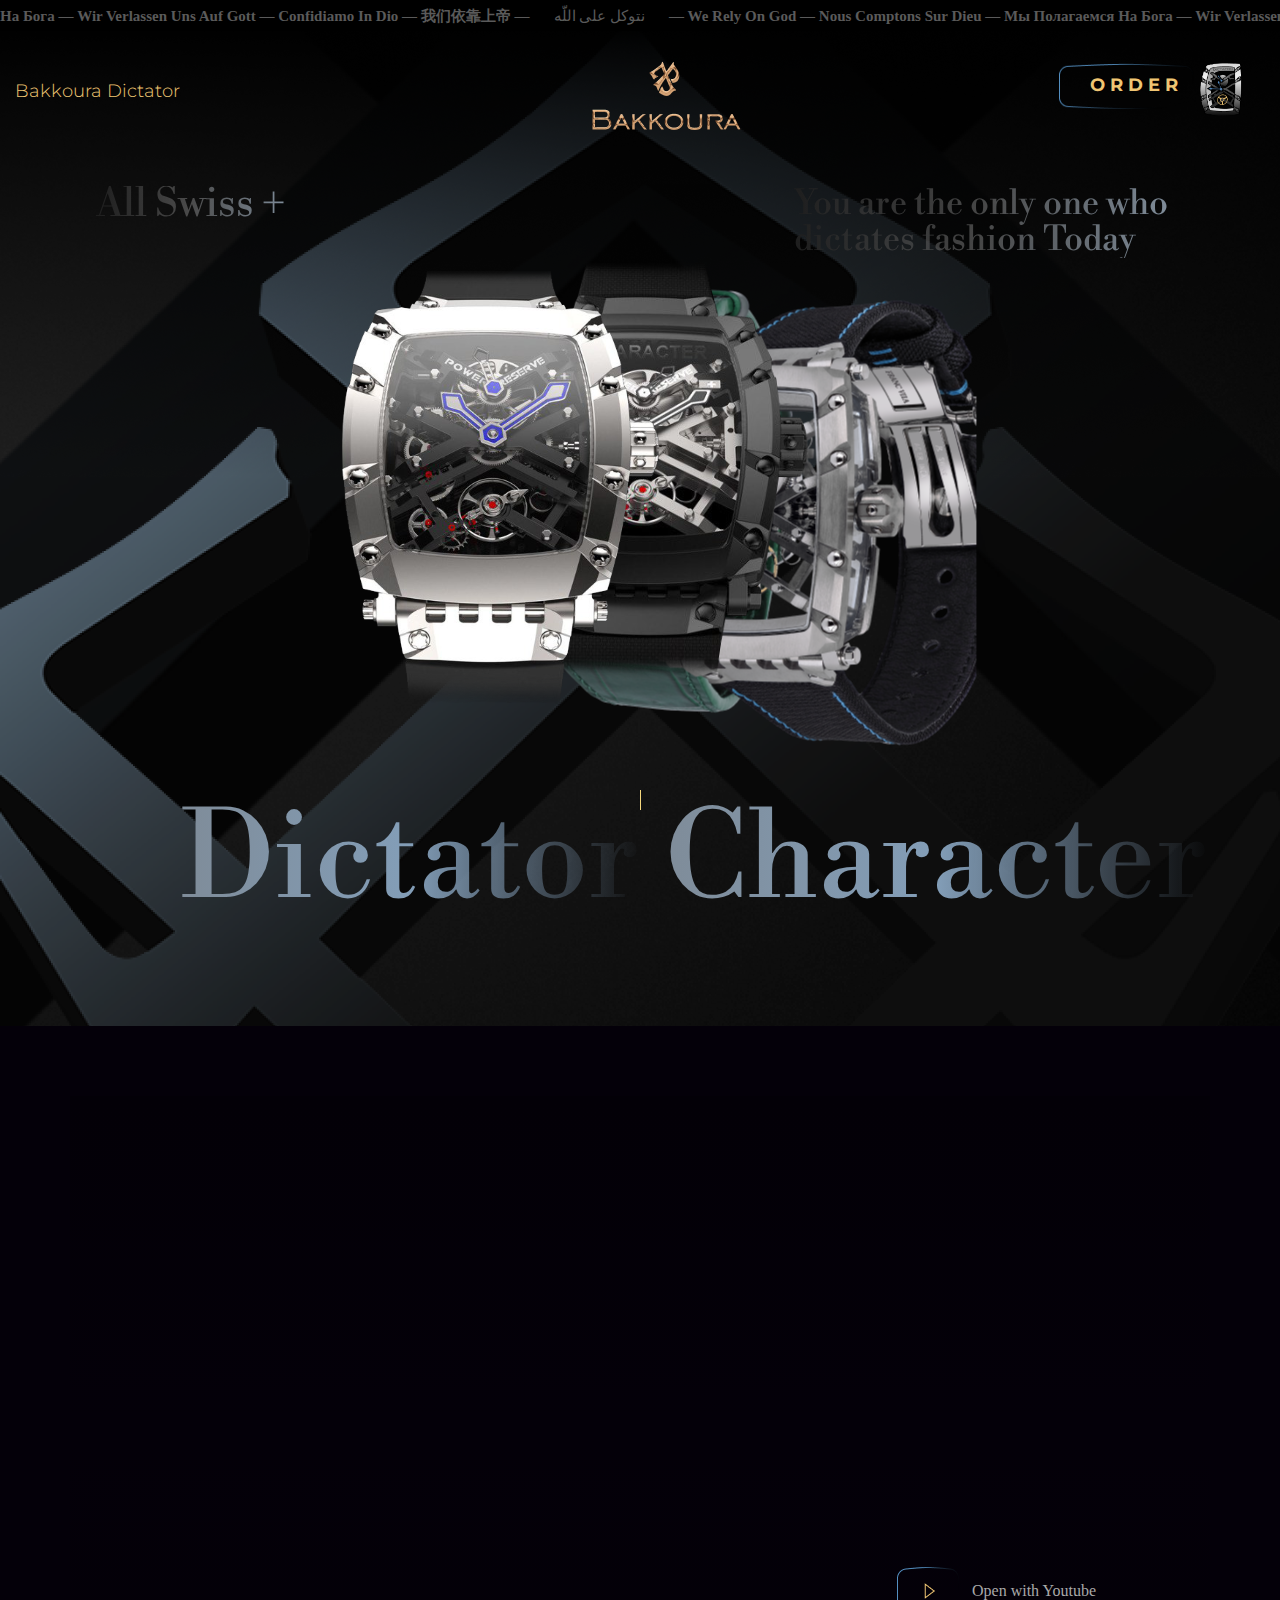
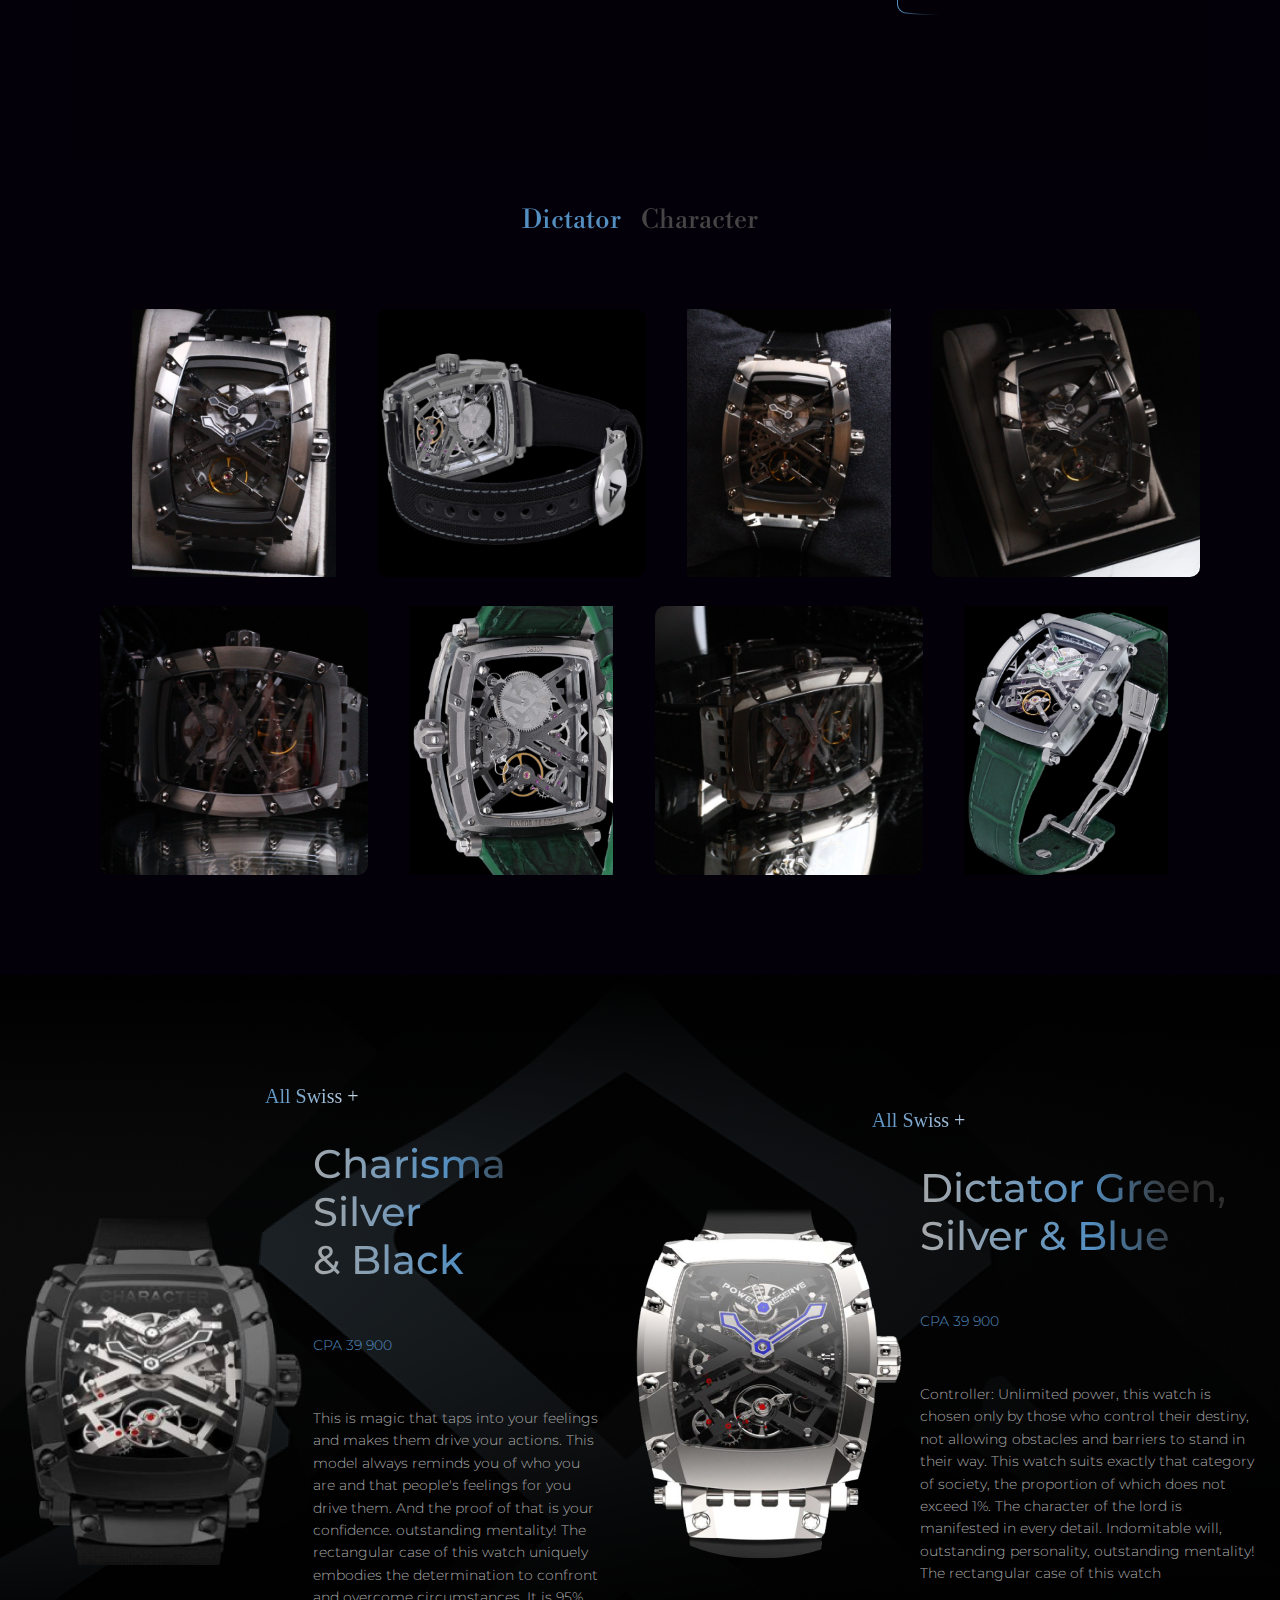
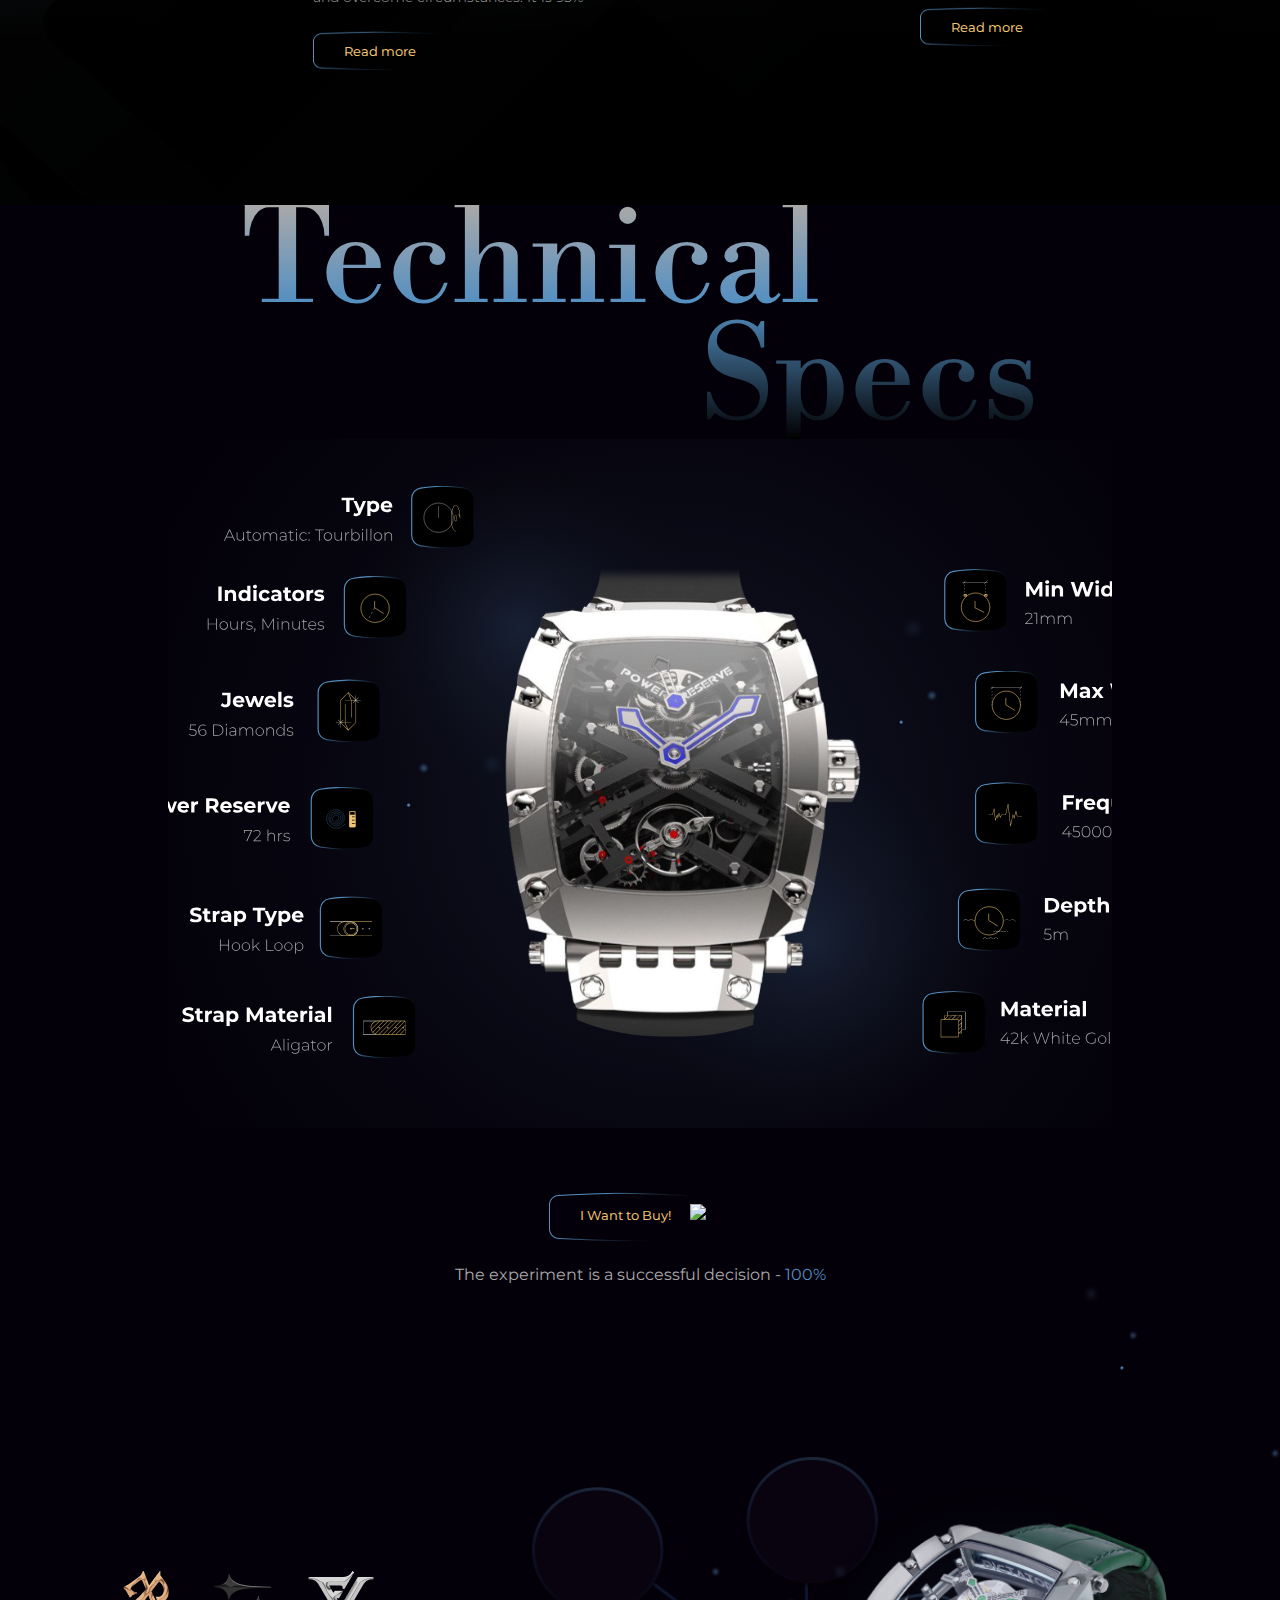
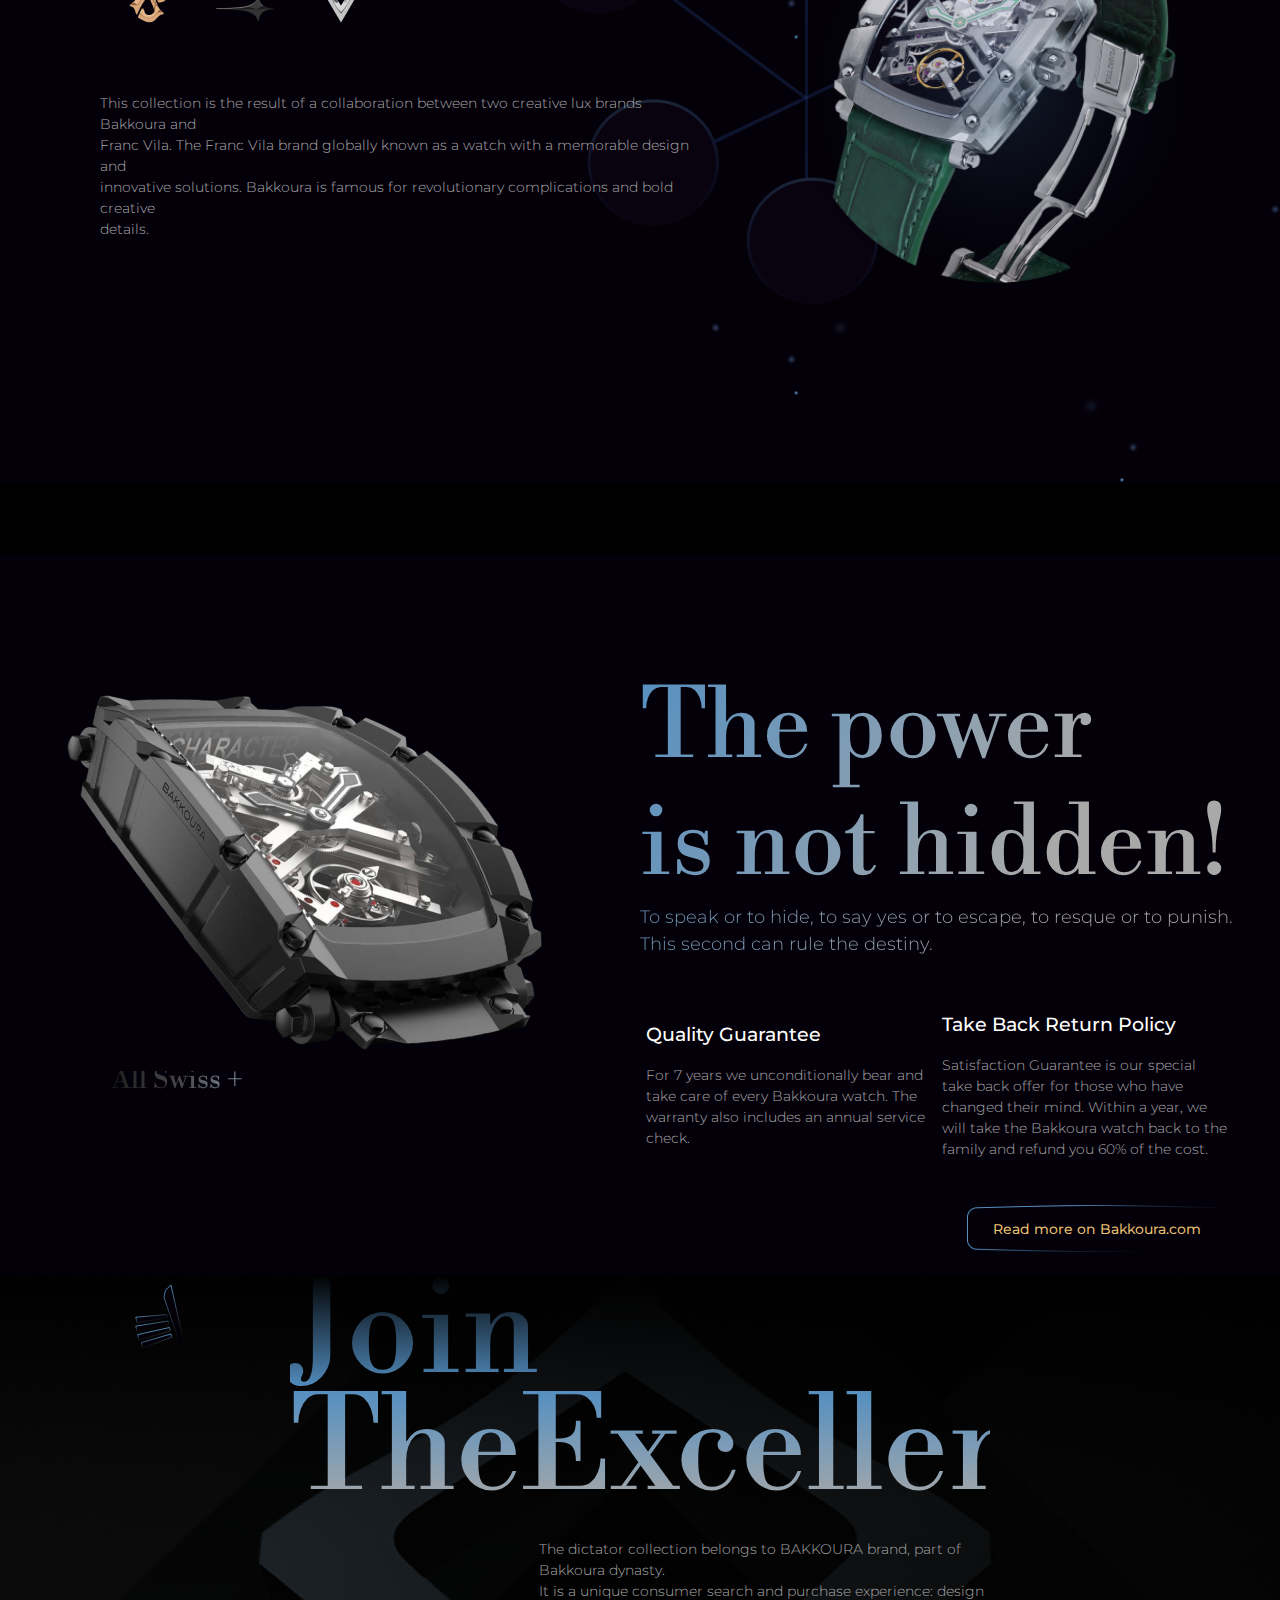
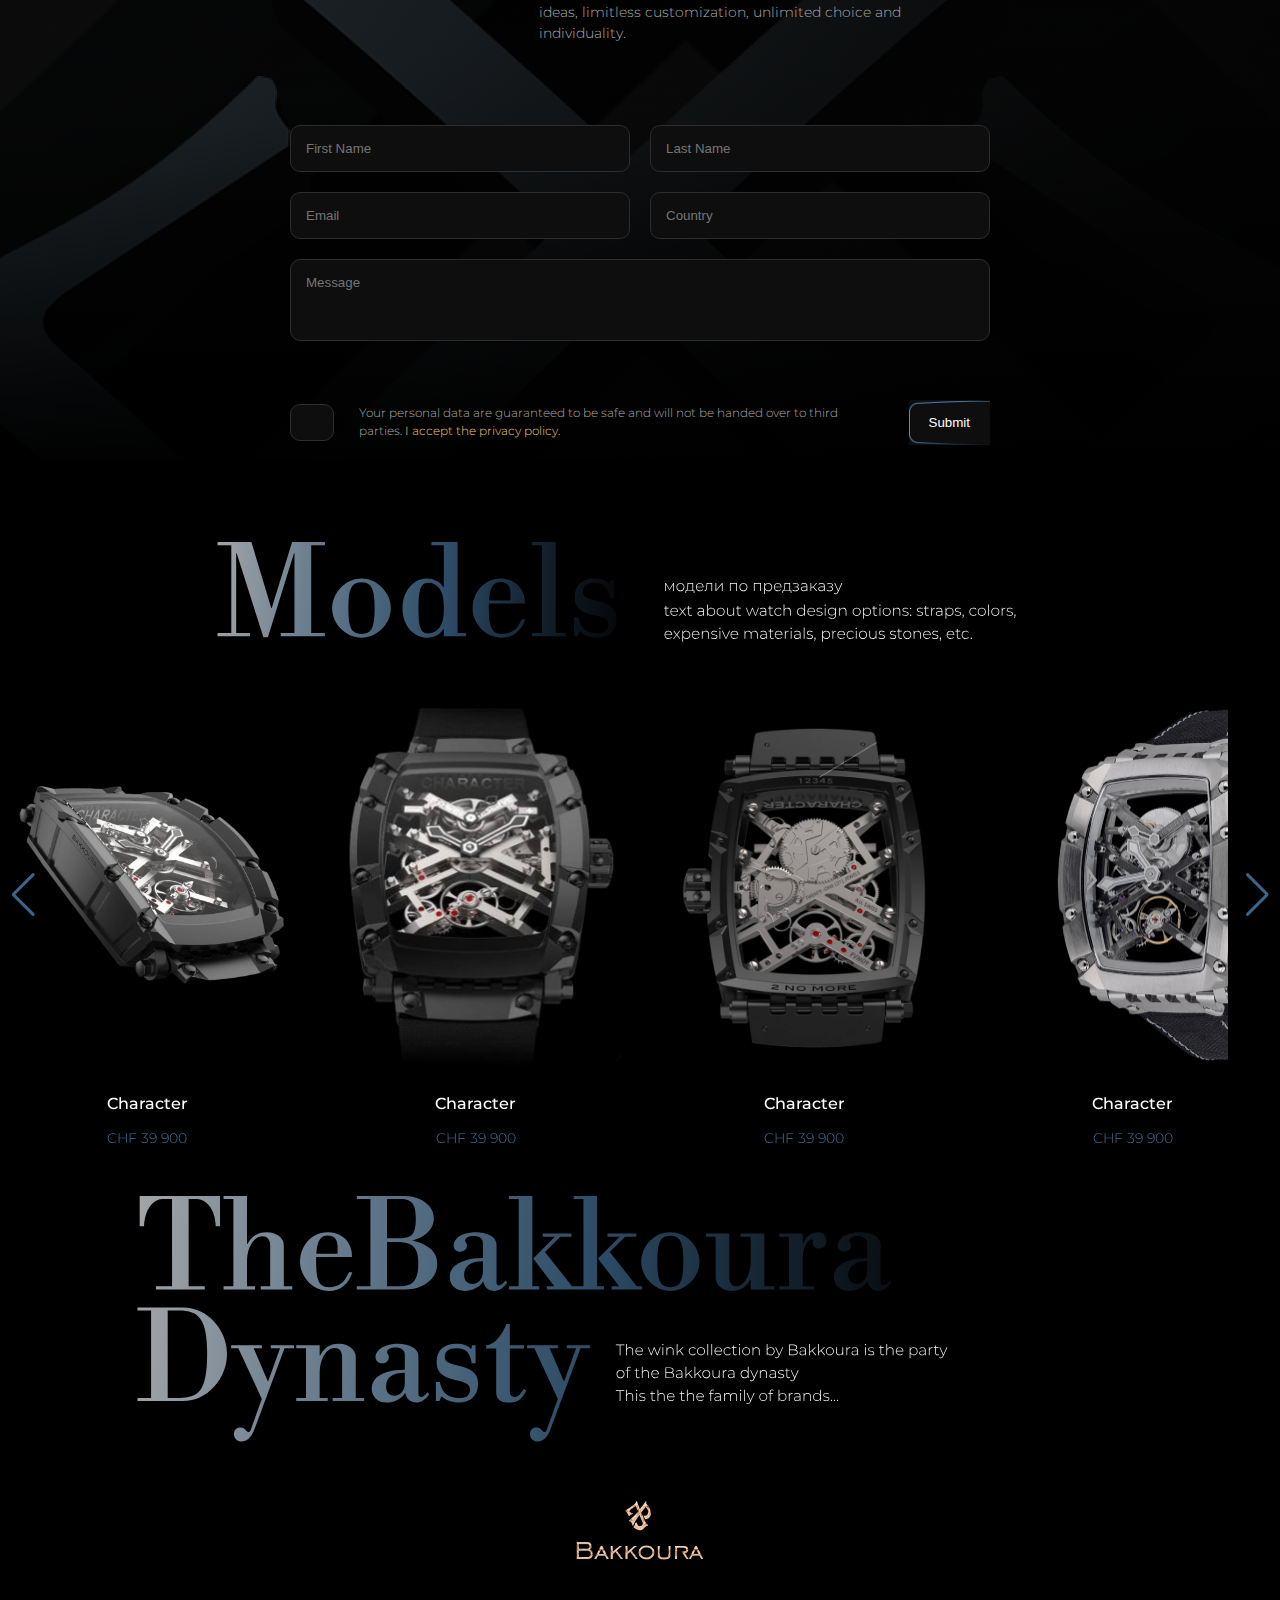
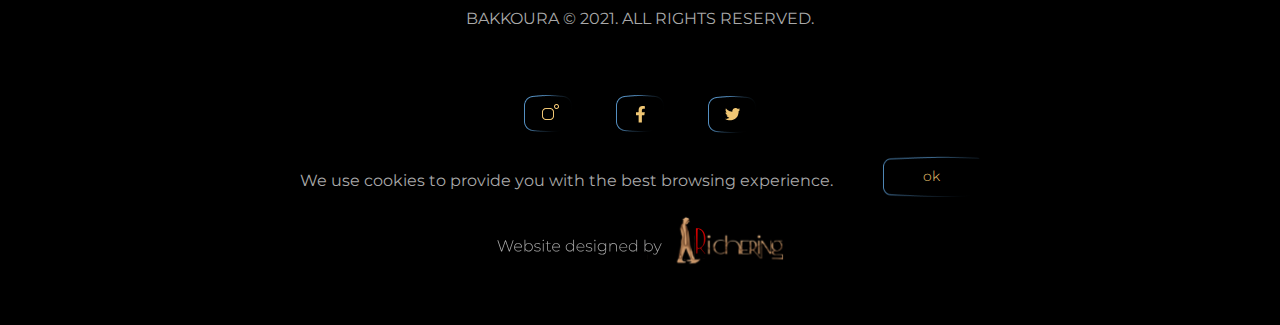
==== commit c5dd919e: "add tabs code" ====
--- a/index.html
+++ b/index.html
@@ -16,7 +16,11 @@
 <link href="https://fonts.googleapis.com/css2?family=Montserrat:wght@900&display=swap" rel="stylesheet">
 <link href="https://fonts.googleapis.com/css2?family=Libre+Bodoni&display=swap" rel="stylesheet">
 <link rel="icon" href="./imgs/favicon.ico" type="image/x-icon">
-
+<!-- <style>
+  .tabcontent {
+  display: none;
+}
+</style> -->
 </head>
   <body>
     <!--  ====================== Navbar ======================  -->
@@ -132,9 +136,35 @@
     <!-- // ====================== section2 ====================== // -->
 <!--  ====================== section3 ======================  -->
 <div class="dictator-character-gallery-text-section">
-  <div class="dictator-text">Dictator</div>
-  <div class="character-text">Character</div>
+  <div class="dictator-text" style="cursor:pointer;" onclick="openTab(event, 'dictator')">Dictator</div>
+  <div class="character-text" style="cursor:pointer;" onclick="openTab(event, 'character')">Character</div>
+  <!-- <button class="tablinks" onclick="openTab(event, 'dictator')">Dictator</button>
+  <button class="tablinks" onclick="openTab(event, 'character')">Character</button> -->
 </div>
+
+<!-- <div class="tab">
+
+</div> -->
+
+<div id="dictator" class="gallery tabcontent" onclick="openLightbox(event)">
+        <Image src="imgs/gallery/Rectangle 3365.png" alt="" />
+        <Image src="imgs/gallery/Rectangle 3366.png" alt="" />
+        <Image src="imgs/gallery/Rectangle 3368.png" alt="" />
+        <Image src="imgs/gallery/Rectangle 3367.png" alt="" />
+        <Image src="imgs/gallery/Rectangle 3369 (2).png" alt="" />
+        <Image src="imgs/gallery/Rectangle 3368 (1).png" alt="" />
+        <Image src="imgs/gallery/Rectangle 3370.png" alt="" />
+        <Image src="imgs/gallery/Rectangle 3369.png" alt="" /></div>
+
+<div id="character" class="gallery tabcontent" onclick="openLightbox(event)">
+  <Image src="imgs/gallery/charachter_1.png" alt="" />
+  <Image src="imgs/gallery/charachter_2.png" alt="" />
+  <Image src="imgs/gallery/charachter_3.png" alt="" />
+  <Image src="imgs/gallery/charachter_4.png" alt="" />
+      </div>
+
+<!-- 
+
       <div class="gallery" onclick="openLightbox(event)">
         <Image src="imgs/gallery/Rectangle 3365.png" alt="" />
         <Image src="imgs/gallery/Rectangle 3366.png" alt="" />
@@ -144,7 +174,7 @@
         <Image src="imgs/gallery/Rectangle 3368 (1).png" alt="" />
         <Image src="imgs/gallery/Rectangle 3370.png" alt="" />
         <Image src="imgs/gallery/Rectangle 3369.png" alt="" />
-      </div>
+      </div> -->
       <!-- Lightbox container -->
       <div id="lightbox">
         <!-- Close button -->
@@ -757,7 +787,25 @@
   }
 }
 
-
+function openTab(evt, tabName) {
+  var i, tabcontent, tablinks;
+  tabcontent = document.getElementsByClassName("tabcontent");
+  for (i = 0; i < tabcontent.length; i++) {
+    if (tabcontent[i].id === tabName) {
+      tabcontent[i].style.removeProperty('display');
+    } else {
+      tabcontent[i].style.display = "none";
+    }
+  }
+}
+
+document.addEventListener('DOMContentLoaded', function() {
+  // Simulate a click event on the element with onclick="openTab(event, 'dictator')"
+  const element = document.querySelector('[onclick="openTab(event, \'dictator\')"]');
+  if (element) {
+    element.click();
+  }
+});
   </script>
 
   </body>
--- a/style.css
+++ b/style.css
@@ -1325,7 +1325,9 @@
   padding-right: 290px;
   /* background-image: url(imgs/wallpaper/contact_us_wallpaper.png); */
   background-size: cover;
-  background-image: url("imgs/wallpapersden 1.png");
+  /* background-image: url("imgs/wallpapersden 1.png"); */
+  background: linear-gradient(rgba(0, 0, 0, 0.418) 25%, rgba(0, 0, 0, 0.978)100%),
+  url('imgs/wallpapersden 1.png');
   background-position-x: center;
 }
 .section7 h1{
